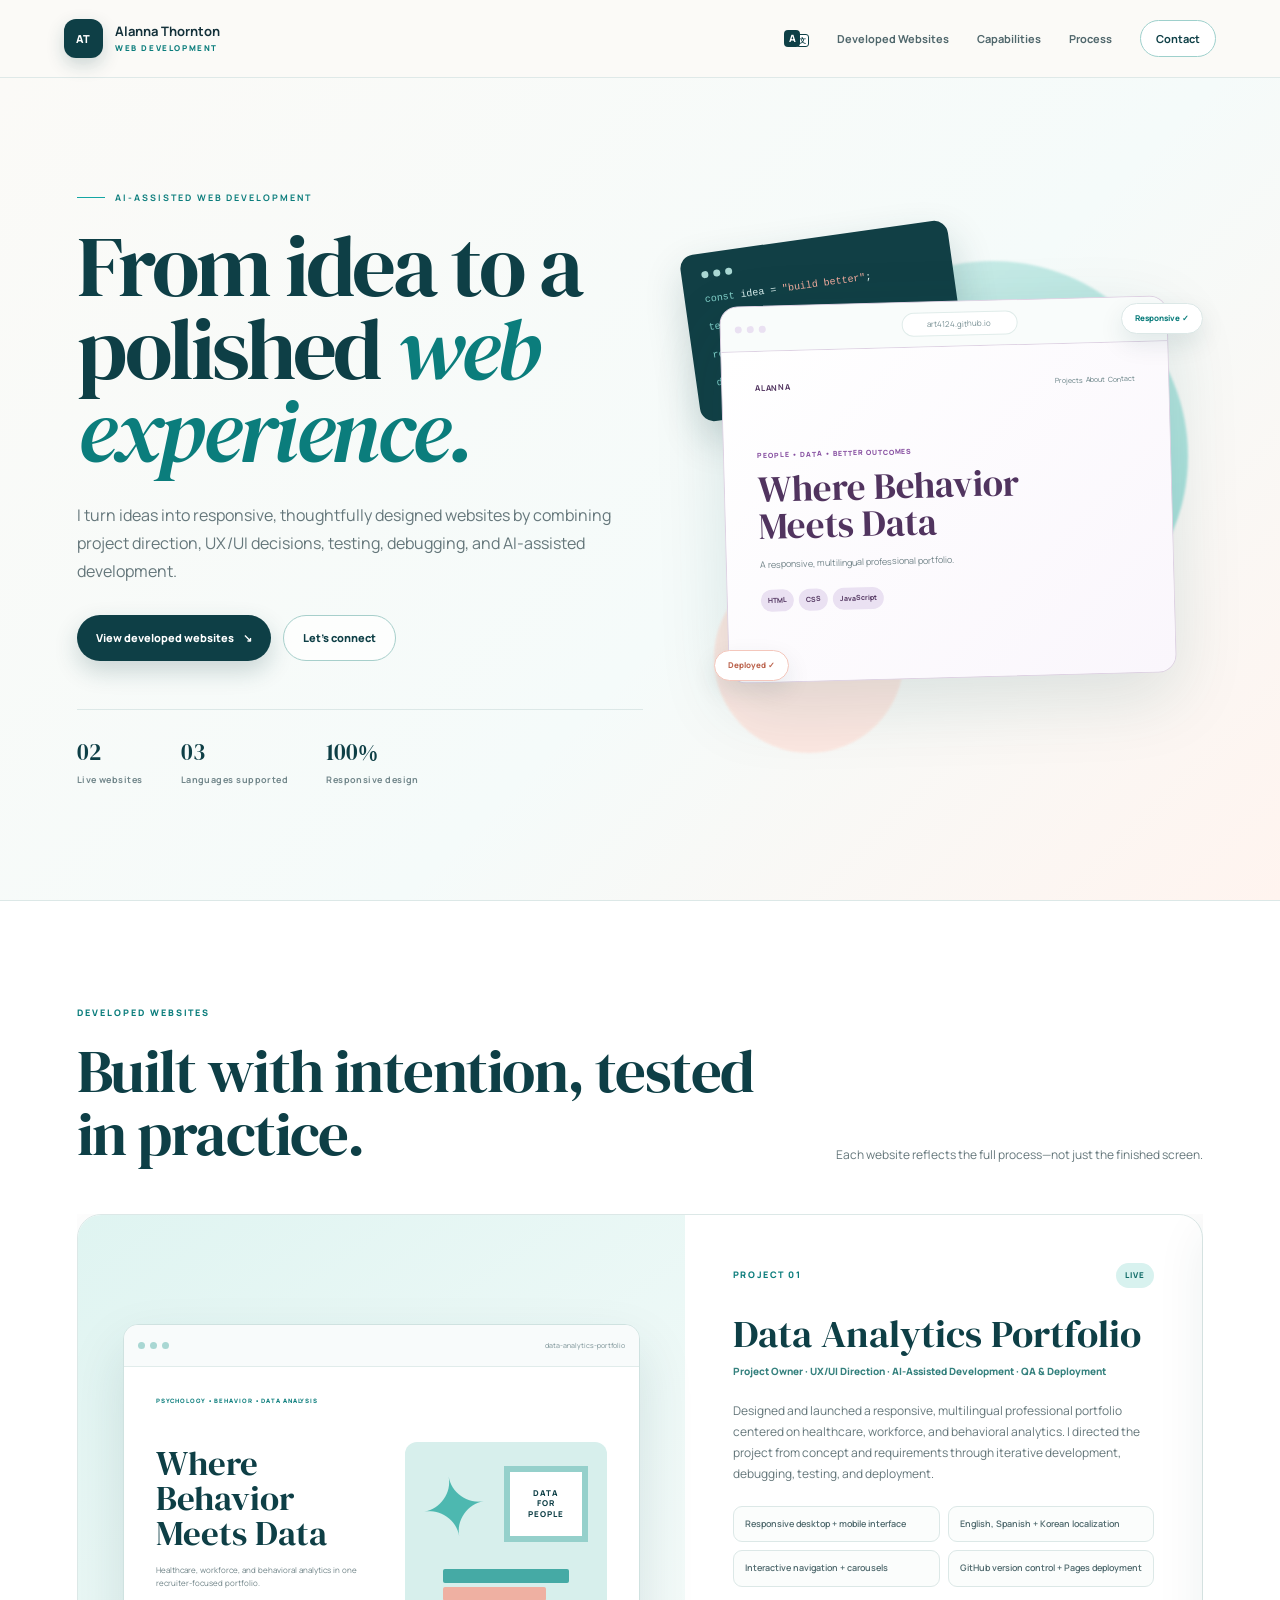
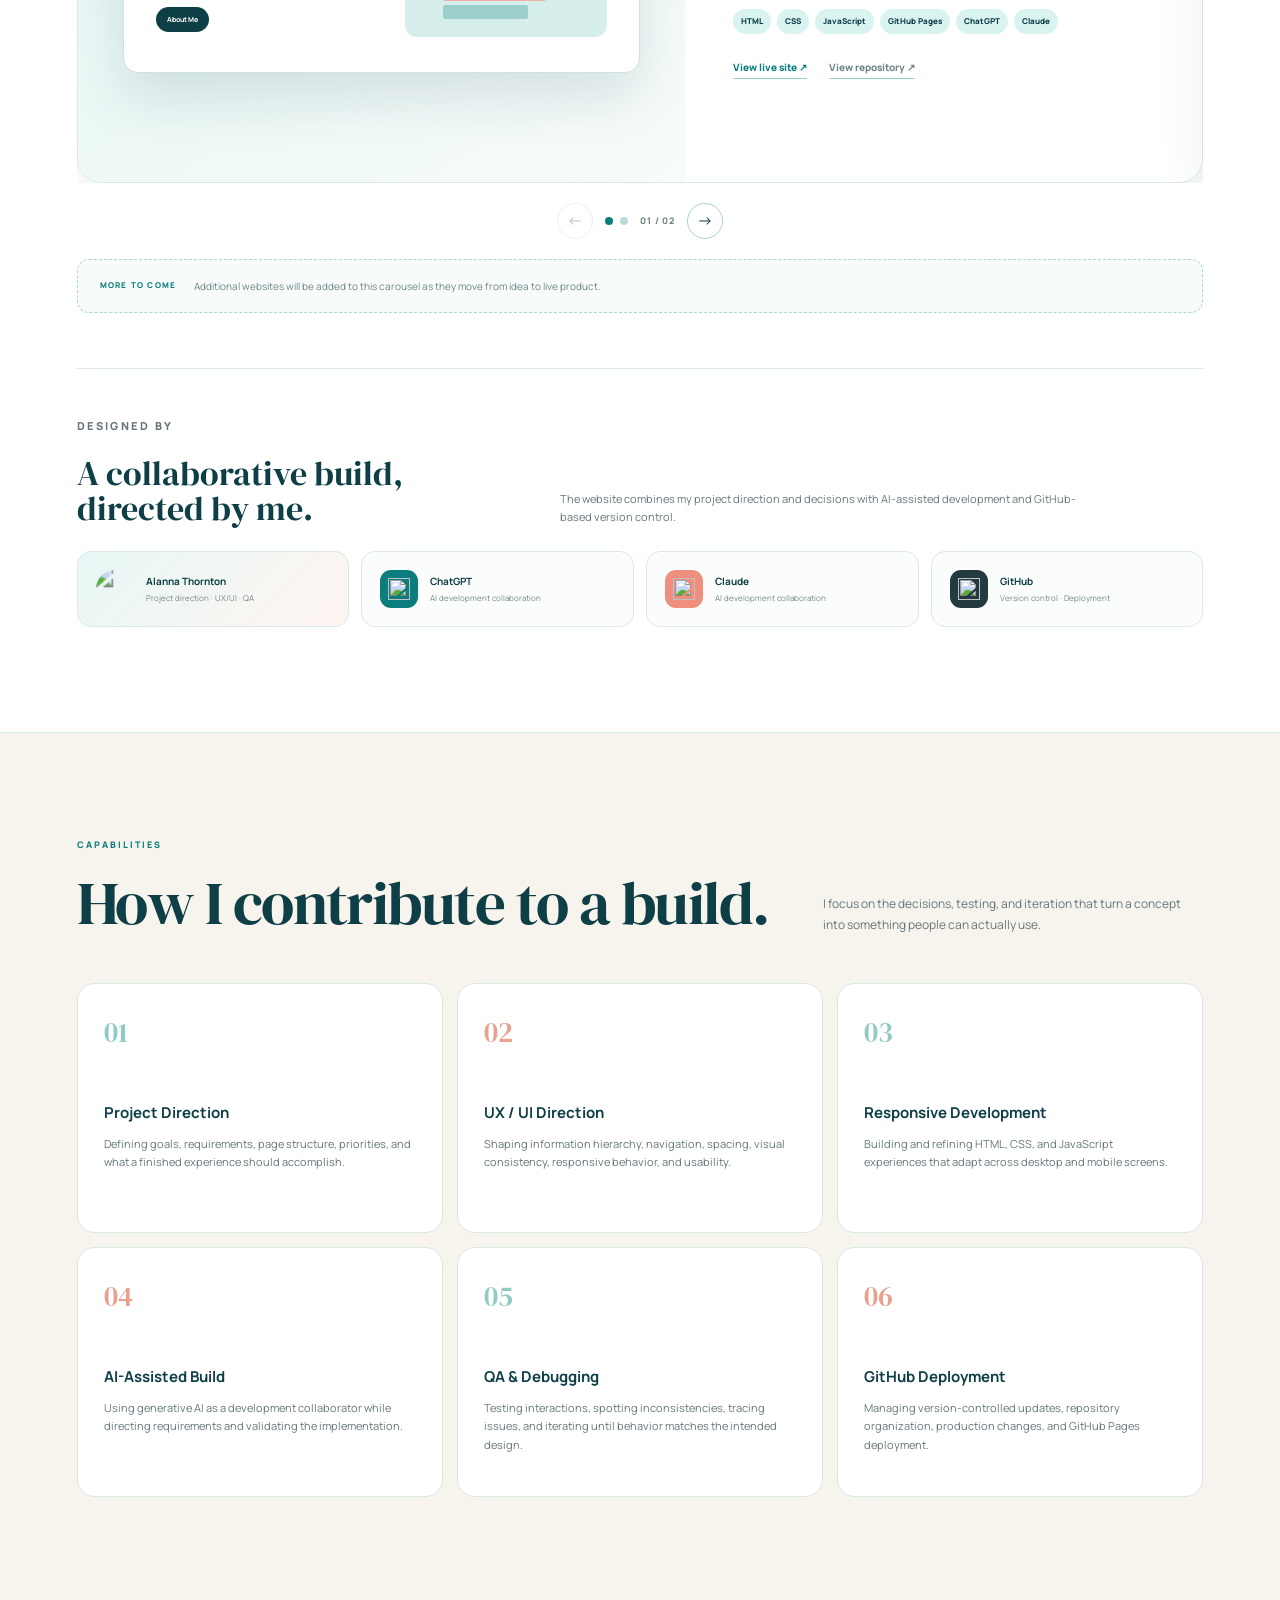
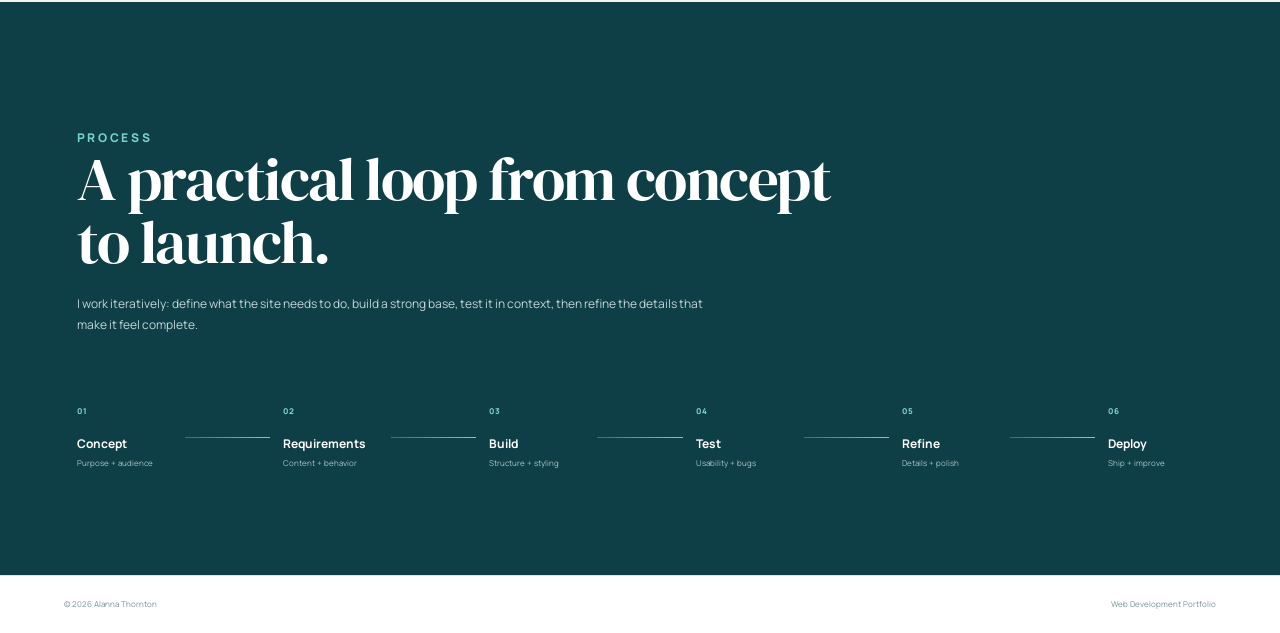
==== index.html @ fa6b2fc2 "Sync full site palette with featured project" ====
<!DOCTYPE html>
<html lang="en">
<head>
  <meta charset="UTF-8">
  <meta name="viewport" content="width=device-width,initial-scale=1.0">
  <meta http-equiv="Cache-Control" content="no-cache, no-store, must-revalidate">
  <meta http-equiv="Pragma" content="no-cache">
  <meta http-equiv="Expires" content="0">
  <meta name="description" content="Alanna Thornton's web development portfolio featuring responsive, AI-assisted website development, UX/UI direction, testing, debugging, and GitHub deployment.">
  <title>Alanna Thornton | Web Development</title>
  <link rel="preconnect" href="https://fonts.googleapis.com">
  <link rel="preconnect" href="https://fonts.gstatic.com" crossorigin>
  <link href="https://fonts.googleapis.com/css2?family=DM+Serif+Display&family=Manrope:wght@400;500;600;700;800&display=swap" rel="stylesheet">
  <link rel="stylesheet" href="styles.css?v=9">
  <script src="language.js?v=4" defer></script>
  <script src="script.js?v=6" defer></script>
</head>
<body id="top" data-site-theme="analytics">
  <a class="skip-link" href="#main" data-i18n="skip">Skip to content</a>

  <header class="site-header">
    <a class="brand" href="#top" aria-label="Alanna Thornton">
      <span class="brand-mark">AT</span>
      <span class="brand-copy">
        <strong>Alanna Thornton</strong>
        <small data-i18n="brandSubtitle">WEB DEVELOPMENT</small>
      </span>
    </a>

    <button class="menu-toggle" type="button" aria-expanded="false" aria-controls="site-nav" aria-label="Open navigation">
      <span></span><span></span><span></span>
    </button>

    <nav id="site-nav" class="site-nav" aria-label="Main navigation">
      <div class="language-switcher">
        <button class="language-toggle" type="button" aria-label="Change language" aria-haspopup="true" aria-expanded="false">
          <span class="lang-glyph lang-a">A</span><span class="lang-glyph lang-char">文</span>
        </button>
        <div class="language-menu" role="menu">
          <button type="button" data-lang="en">English</button>
          <button type="button" data-lang="es">Español</button>
          <button type="button" data-lang="ko">한국어</button>
        </div>
      </div>
      <a href="#work" data-i18n="navWork">Developed Websites</a>
      <a href="#capabilities" data-i18n="navCapabilities">Capabilities</a>
      <a href="#process" data-i18n="navProcess">Process</a>
      <a class="nav-contact" href="contact.html" data-i18n="navContact">Contact</a>
    </nav>
  </header>

  <main id="main">
    <section class="hero">
      <div class="hero-copy reveal">
        <p class="eyebrow"><span></span><b data-i18n="heroKicker">AI-ASSISTED WEB DEVELOPMENT</b></p>
        <h1 data-i18n-html="heroTitle">From idea to a polished <em>web experience.</em></h1>
        <p class="hero-text" data-i18n="heroText">I turn ideas into responsive, thoughtfully designed websites by combining project direction, UX/UI decisions, testing, debugging, and AI-assisted development.</p>
        <div class="hero-actions">
          <a class="btn btn-primary" href="#work"><span data-i18n="heroPrimary">View developed websites</span><span>↘</span></a>
          <a class="btn btn-secondary" href="contact.html" data-i18n="heroSecondary">Let's connect</a>
        </div>
        <div class="hero-meta" aria-label="Portfolio highlights">
          <div><strong>02</strong><span data-i18n="metaProjects">Live websites</span></div>
          <div><strong>03</strong><span data-i18n="metaLanguages">Languages supported</span></div>
          <div><strong>100%</strong><span data-i18n="metaResponsive">Responsive design</span></div>
        </div>
      </div>

      <div class="hero-visual reveal" aria-hidden="true">
        <div class="orb orb-one"></div>
        <div class="orb orb-two"></div>
        <div class="code-card card-back">
          <div class="code-dots"><i></i><i></i><i></i></div>
          <p><span>const</span> idea = <b>"build better"</b>;</p>
          <p><span>test</span>(experience);</p>
          <p><span>refine</span>(details);</p>
          <p><span>deploy</span>(project);</p>
        </div>
        <div class="browser-card" data-feature-theme="analytics">
          <div class="browser-top">
            <div class="browser-dots"><i></i><i></i><i></i></div>
            <div class="browser-url">art4124.github.io</div>
          </div>
          <div class="browser-body featured-projects" data-featured-interval="8000">
            <div class="hero-project-preview active" data-feature-theme="analytics">
              <div class="mini-nav"><b>ALANNA</b><span data-i18n="heroPreview1Nav">Projects &nbsp; About &nbsp; Contact</span></div>
              <p class="mini-kicker">PEOPLE • DATA • BETTER OUTCOMES</p>
              <h2 data-i18n-html="heroPreview1Title">Where Behavior<br>Meets Data</h2>
              <p class="mini-copy" data-i18n="heroPreview1Copy">A responsive, multilingual professional portfolio.</p>
              <div class="mini-pills"><span>HTML</span><span>CSS</span><span>JavaScript</span></div>
            </div>
            <div class="hero-project-preview" data-feature-theme="web">
              <div class="mini-nav"><b>ALANNA</b><span data-i18n="heroPreview2Nav">Developed Websites &nbsp; Process &nbsp; Contact</span></div>
              <p class="mini-kicker">WEB DEVELOPMENT • UX/UI • AI</p>
              <h2 data-i18n-html="heroPreview2Title">From Idea to a<br>Web Experience</h2>
              <p class="mini-copy" data-i18n="heroPreview2Copy">A responsive, multilingual web-development portfolio.</p>
              <div class="mini-pills"><span>HTML</span><span>CSS</span><span>JavaScript</span></div>
            </div>
          </div>
        </div>
        <div class="floating-label label-one" data-i18n="floatResponsive">Responsive ✓</div>
        <div class="floating-label label-two" data-i18n="floatDeployed">Deployed ✓</div>
      </div>
    </section>

    <section class="section work-section" id="work">
      <div class="section-heading reveal">
        <div>
          <p class="section-kicker" data-i18n="workKicker">DEVELOPED WEBSITES</p>
          <h2 data-i18n="workTitle">Built with intention, tested in practice.</h2>
        </div>
        <p data-i18n="workText">Each website reflects the full process—not just the finished screen.</p>
      </div>

      <div class="project-carousel reveal" aria-label="Developed website carousel">
        <div class="carousel-viewport">
          <div class="carousel-track">
            <article class="project-slide">
              <div class="project-preview">
                <div class="project-window">
                  <div class="project-window-bar">
                    <div><i></i><i></i><i></i></div>
                    <span>data-analytics-portfolio</span>
                  </div>
                  <div class="project-window-body">
                    <p class="preview-kicker">PSYCHOLOGY • BEHAVIOR • DATA ANALYSIS</p>
                    <div class="preview-grid">
                      <div>
                        <h3>Where Behavior<br>Meets Data</h3>
                        <p data-i18n="previewText">Healthcare, workforce, and behavioral analytics in one recruiter-focused portfolio.</p>
                        <span class="preview-button">About Me</span>
                      </div>
                      <div class="preview-art">
                        <span class="flower">✦</span>
                        <div class="preview-frame">DATA<br>FOR<br>PEOPLE</div>
                        <div class="preview-books"><i></i><i></i><i></i></div>
                      </div>
                    </div>
                  </div>
                </div>
              </div>

              <div class="project-details">
                <div class="project-topline">
                  <span class="project-number" data-i18n="projectNumber">PROJECT 01</span>
                  <span class="status" data-i18n="projectStatus">LIVE</span>
                </div>
                <h3 data-i18n="projectTitle">Data Analytics Portfolio</h3>
                <p class="project-role" data-i18n="projectRole">Project Owner · UX/UI Direction · AI-Assisted Development · QA & Deployment</p>
                <p data-i18n="projectDescription">Designed and launched a responsive, multilingual professional portfolio centered on healthcare, workforce, and behavioral analytics. I directed the project from concept and requirements through iterative development, debugging, testing, and deployment.</p>

                <div class="project-highlights">
                  <span data-i18n="highlightResponsive">Responsive desktop + mobile interface</span>
                  <span data-i18n="highlightLanguages">English, Spanish + Korean localization</span>
                  <span data-i18n="highlightNavigation">Interactive navigation + carousels</span>
                  <span data-i18n="highlightGithub">GitHub version control + Pages deployment</span>
                </div>

                <div class="tool-row">
                  <span>HTML</span><span>CSS</span><span>JavaScript</span><span>GitHub Pages</span><span>ChatGPT</span><span>Claude</span>
                </div>

                <div class="project-actions">
                  <a class="text-link" href="https://art4124.github.io/data-analytics-portfolio/" target="_blank" rel="noopener noreferrer"><span data-i18n="viewLive">View live site</span> <span>↗</span></a>
                  <a class="text-link muted" href="https://github.com/art4124/data-analytics-portfolio" target="_blank" rel="noopener noreferrer"><span data-i18n="viewRepo">View repository</span> <span>↗</span></a>
                </div>
              </div>
            </article>

            <article class="project-slide">
              <div class="project-preview">
                <div class="project-window">
                  <div class="project-window-bar">
                    <div><i></i><i></i><i></i></div>
                    <span>web-development-portfolio</span>
                  </div>
                  <div class="project-window-body">
                    <p class="preview-kicker">WEB DEVELOPMENT • UX/UI • AI-ASSISTED BUILD</p>
                    <div class="preview-grid">
                      <div>
                        <h3 data-i18n-html="project2PreviewTitle">From Idea to a<br>Web Experience</h3>
                        <p data-i18n="previewText2">A one-page portfolio showcasing responsive web development, project direction, and AI-assisted workflows.</p>
                        <span class="preview-button" data-i18n="project2PreviewButton">Developed Websites</span>
                      </div>
                      <div class="preview-art">
                        <span class="flower">◇</span>
                        <div class="preview-frame">BUILD<br>TEST<br>DEPLOY</div>
                        <div class="preview-books"><i></i><i></i><i></i></div>
                      </div>
                    </div>
                  </div>
                </div>
              </div>

              <div class="project-details">
                <div class="project-topline">
                  <span class="project-number" data-i18n="project2Number">PROJECT 02</span>
                  <span class="status" data-i18n="projectStatus">LIVE</span>
                </div>
                <h3 data-i18n="project2Title">Web Development Portfolio</h3>
                <p class="project-role" data-i18n="project2Role">Project Owner · UX/UI Direction · AI-Assisted Development · QA & Deployment</p>
                <p data-i18n="project2Description">Designed and launched this standalone web development portfolio to showcase completed websites and the process behind them. The site uses a turquoise visual system, multilingual content, a project carousel, responsive layouts, and a dedicated contact experience.</p>

                <div class="project-highlights">
                  <span data-i18n="project2Highlight1">Turquoise responsive design system</span>
                  <span data-i18n="project2Highlight2">English, Spanish + Korean localization</span>
                  <span data-i18n="project2Highlight3">Expandable developed-websites carousel</span>
                  <span data-i18n="project2Highlight4">Dedicated contact page + GitHub deployment</span>
                </div>

                <div class="tool-row">
                  <span>HTML</span><span>CSS</span><span>JavaScript</span><span>GitHub Pages</span><span>ChatGPT</span><span>Claude</span>
                </div>

                <div class="project-actions">
                  <a class="text-link" href="https://art4124.github.io/web-development-portfolio/" target="_blank" rel="noopener noreferrer"><span data-i18n="viewLive">View live site</span> <span>↗</span></a>
                  <a class="text-link muted" href="https://github.com/art4124/web-development-portfolio" target="_blank" rel="noopener noreferrer"><span data-i18n="viewRepo">View repository</span> <span>↗</span></a>
                </div>
              </div>
            </article>
          </div>
        </div>
      </div>

      <div class="carousel-footer reveal">
        <button class="carousel-arrow prev" type="button" aria-label="Previous project">←</button>
        <div class="carousel-dots" aria-label="Choose project"></div>
        <span class="carousel-count">01 / 01</span>
        <button class="carousel-arrow next" type="button" aria-label="Next project">→</button>
      </div>

      <div class="coming-next reveal">
        <span data-i18n="moreComing">MORE TO COME</span>
        <p data-i18n="moreComingText">Additional websites will be added to this carousel as they move from idea to live product.</p>
      </div>

      <section class="designed-section reveal" aria-labelledby="designed-heading">
        <div class="designed-heading">
          <p class="section-kicker" data-i18n="designedKicker">DESIGNED BY</p>
          <h3 id="designed-heading" data-i18n="designedTitle">A collaborative build, directed by me.</h3>
          <p data-i18n="designedText">The website combines my project direction and decisions with AI-assisted development and GitHub-based version control.</p>
        </div>
        <div class="designed-grid">
          <article class="designed-card personal">
            <div class="designed-icon"><img class="designed-logo personal-logo" src="https://art4124.github.io/data-analytics-portfolio/icon.WEBP?v=1" alt=""></div>
            <div><strong>Alanna Thornton</strong><span data-i18n="designedAlanna">Project direction · UX/UI · QA</span></div>
          </article>
          <article class="designed-card">
            <div class="designed-icon"><img class="designed-logo" src="https://chatgpt.com/favicon.ico" alt=""></div>
            <div><strong>ChatGPT</strong><span data-i18n="designedChatgpt">AI development collaboration</span></div>
          </article>
          <article class="designed-card">
            <div class="designed-icon"><img class="designed-logo" src="https://cdn.simpleicons.org/claude/FFFFFF" alt=""></div>
            <div><strong>Claude</strong><span data-i18n="designedClaude">AI development collaboration</span></div>
          </article>
          <article class="designed-card">
            <div class="designed-icon"><img class="designed-logo" src="https://cdn.simpleicons.org/github/FFFFFF" alt=""></div>
            <div><strong>GitHub</strong><span data-i18n="designedGithub">Version control · Deployment</span></div>
          </article>
        </div>
      </section>
    </section>

    <section class="section capabilities-section" id="capabilities">
      <div class="section-heading reveal">
        <div>
          <p class="section-kicker" data-i18n="capKicker">CAPABILITIES</p>
          <h2 data-i18n="capTitle">How I contribute to a build.</h2>
        </div>
        <p data-i18n="capText">I focus on the decisions, testing, and iteration that turn a concept into something people can actually use.</p>
      </div>

      <div class="capability-grid">
        <article class="cap-card reveal"><span class="cap-number">01</span><h3 data-i18n="cap1Title">Project Direction</h3><p data-i18n="cap1Text">Defining goals, requirements, page structure, priorities, and what a finished experience should accomplish.</p></article>
        <article class="cap-card reveal"><span class="cap-number">02</span><h3 data-i18n="cap2Title">UX / UI Direction</h3><p data-i18n="cap2Text">Shaping information hierarchy, navigation, spacing, visual consistency, responsive behavior, and usability.</p></article>
        <article class="cap-card reveal"><span class="cap-number">03</span><h3 data-i18n="cap3Title">Responsive Development</h3><p data-i18n="cap3Text">Building and refining HTML, CSS, and JavaScript experiences that adapt across desktop and mobile screens.</p></article>
        <article class="cap-card reveal"><span class="cap-number">04</span><h3 data-i18n="cap4Title">AI-Assisted Build</h3><p data-i18n="cap4Text">Using generative AI as a development collaborator while directing requirements and validating the implementation.</p></article>
        <article class="cap-card reveal"><span class="cap-number">05</span><h3 data-i18n="cap5Title">QA & Debugging</h3><p data-i18n="cap5Text">Testing interactions, spotting inconsistencies, tracing issues, and iterating until behavior matches the intended design.</p></article>
        <article class="cap-card reveal"><span class="cap-number">06</span><h3 data-i18n="cap6Title">GitHub Deployment</h3><p data-i18n="cap6Text">Managing version-controlled updates, repository organization, production changes, and GitHub Pages deployment.</p></article>
      </div>
    </section>

    <section class="section process-section" id="process">
      <div class="process-intro reveal">
        <p class="section-kicker" data-i18n="processKicker">PROCESS</p>
        <h2 data-i18n="processTitle">A practical loop from concept to launch.</h2>
        <p data-i18n="processText">I work iteratively: define what the site needs to do, build a strong base, test it in context, then refine the details that make it feel complete.</p>
      </div>

      <div class="process-track">
        <div class="process-step reveal"><span>01</span><strong data-i18n="step1">Concept</strong><small data-i18n="step1Small">Purpose + audience</small></div><div class="process-line"></div>
        <div class="process-step reveal"><span>02</span><strong data-i18n="step2">Requirements</strong><small data-i18n="step2Small">Content + behavior</small></div><div class="process-line"></div>
        <div class="process-step reveal"><span>03</span><strong data-i18n="step3">Build</strong><small data-i18n="step3Small">Structure + styling</small></div><div class="process-line"></div>
        <div class="process-step reveal"><span>04</span><strong data-i18n="step4">Test</strong><small data-i18n="step4Small">Usability + bugs</small></div><div class="process-line"></div>
        <div class="process-step reveal"><span>05</span><strong data-i18n="step5">Refine</strong><small data-i18n="step5Small">Details + polish</small></div><div class="process-line"></div>
        <div class="process-step reveal"><span>06</span><strong data-i18n="step6">Deploy</strong><small data-i18n="step6Small">Ship + improve</small></div>
      </div>
    </section>

  </main>

  <footer>
    <span>© 2026 Alanna Thornton</span>
    <span data-i18n="footerText">Web Development Portfolio</span>
  </footer>
</body>
</html>
---- styles.css ----
:root{
  --ink:#14313a;
  --deep:#0e3f46;
  --turquoise:#14a6a4;
  --turquoise-dark:#0b7d7c;
  --turquoise-soft:#d9f3f1;
  --aqua:#bce8e5;
  --coral:#ef8f7d;
  --coral-soft:#fde7e0;
  --sand:#f7f3ed;
  --cream:#fbfaf7;
  --white:#ffffff;
  --muted:#65777b;
  --line:#dce8e7;
  --shadow:0 24px 70px rgba(13,74,78,.13);
}
*{box-sizing:border-box}
html{scroll-behavior:smooth}
body{margin:0;background:var(--cream);color:var(--ink);font-family:Manrope,sans-serif;font-size:16px;line-height:1.6}
a{color:inherit}
button,a{font:inherit}
.skip-link{position:absolute;left:-9999px;top:12px;background:#fff;padding:10px 14px;z-index:1000;border-radius:8px}.skip-link:focus{left:12px}
.site-header{position:sticky;top:0;z-index:100;min-height:78px;padding:0 clamp(24px,5vw,72px);display:flex;align-items:center;justify-content:space-between;background:rgba(251,250,247,.92);backdrop-filter:blur(18px);border-bottom:1px solid rgba(220,232,231,.9)}
.brand{display:flex;align-items:center;gap:12px;text-decoration:none}.brand-mark{width:39px;height:39px;border-radius:12px;background:var(--deep);color:#fff;display:grid;place-items:center;font-size:11px;font-weight:800;letter-spacing:.08em;box-shadow:0 7px 18px rgba(14,63,70,.2)}.brand-copy{display:flex;flex-direction:column;line-height:1.1}.brand-copy strong{font-size:13px}.brand-copy small{font-size:8px;letter-spacing:.2em;color:var(--turquoise-dark);margin-top:5px;font-weight:800}
.site-nav{display:flex;align-items:center;gap:28px}.site-nav>a{font-size:11px;font-weight:700;text-decoration:none;color:#50676c;transition:.2s ease}.site-nav>a:hover{color:var(--turquoise-dark)}.site-nav .nav-contact{border:1px solid #9ed0cc;border-radius:999px;padding:9px 15px;color:var(--deep);background:#fff}.site-nav .nav-contact:hover{background:var(--turquoise-soft)}
.menu-toggle{display:none;background:none;border:0;padding:8px;cursor:pointer}.menu-toggle span{display:block;width:22px;height:2px;background:var(--deep);margin:4px 0}
.language-switcher{position:relative;display:flex;align-items:center}.language-toggle{position:relative;width:25px;height:20px;padding:0;border:0;background:transparent;cursor:pointer}.lang-glyph{position:absolute;display:flex;align-items:center;justify-content:center;font-family:Manrope,sans-serif;font-weight:800;line-height:1}.lang-a{left:0;top:1px;width:16px;height:17px;border-radius:4px;background:var(--deep);color:#fff;font-size:10px;z-index:2}.lang-char{left:12px;top:5px;width:13px;height:13px;border:1.1px solid var(--deep);border-radius:3px;background:#fff;color:var(--deep);font-size:7px;z-index:1}.language-toggle:hover .lang-a,.language-toggle:focus-visible .lang-a{background:var(--turquoise-dark)}.language-toggle:focus-visible{outline:2px solid var(--turquoise);outline-offset:3px;border-radius:4px}.language-menu{position:absolute;top:calc(100% + 12px);left:0;z-index:120;min-width:145px;padding:7px;background:#fff;border:1px solid var(--line);border-radius:10px;box-shadow:0 14px 32px rgba(14,63,70,.14);opacity:0;visibility:hidden;pointer-events:none;transform:translateY(-5px);transition:.18s ease}.language-switcher.open .language-menu{opacity:1;visibility:visible;pointer-events:auto;transform:none}.language-menu button{width:100%;border:0;background:transparent;border-radius:7px;padding:9px 10px;text-align:left;font:600 12px/1.2 Manrope,sans-serif;color:#3d595e;cursor:pointer}.language-menu button:hover,.language-menu button:focus-visible{background:var(--turquoise-soft);outline:none}.language-menu button.active{background:#cdebe8;color:var(--deep);font-weight:800}
.hero{min-height:calc(100vh - 78px);display:grid;grid-template-columns:minmax(0,1fr) minmax(420px,.9fr);align-items:center;gap:4vw;padding:clamp(65px,8vw,115px) clamp(24px,6vw,92px);overflow:hidden;background:linear-gradient(135deg,#fbfaf7 0%,#f5fbfa 58%,#fff4ef 100%)}.hero-copy{max-width:700px}.eyebrow,.section-kicker{font-size:9px;font-weight:800;letter-spacing:.22em;color:var(--turquoise-dark);margin:0 0 20px}.eyebrow{display:flex;align-items:center;gap:10px}.eyebrow span{width:28px;height:1px;background:var(--turquoise)}
.hero h1{font-family:"DM Serif Display",serif;font-weight:400;font-size:clamp(54px,6.8vw,92px);line-height:.95;letter-spacing:-.035em;color:var(--deep);margin:0 0 28px}.hero h1 em{font-style:italic;color:var(--turquoise-dark)}.hero-text{max-width:620px;font-size:16px;line-height:1.75;color:var(--muted);margin:0 0 30px}.hero-actions{display:flex;gap:12px;flex-wrap:wrap}
.btn{display:inline-flex;align-items:center;justify-content:center;gap:9px;min-height:46px;padding:0 19px;border-radius:999px;text-decoration:none;font-size:11px;font-weight:800;transition:.2s ease}.btn-primary{background:var(--deep);color:#fff;box-shadow:0 10px 24px rgba(14,63,70,.2)}.btn-primary:hover{transform:translateY(-2px);background:#12545c}.btn-secondary{border:1px solid #a7cfcb;color:var(--deep);background:rgba(255,255,255,.78)}.btn-secondary:hover{border-color:var(--turquoise);background:#fff}
.hero-meta{display:flex;gap:38px;margin-top:48px;padding-top:24px;border-top:1px solid var(--line);max-width:600px}.hero-meta div{display:flex;flex-direction:column}.hero-meta strong{font-family:"DM Serif Display",serif;font-size:23px;color:var(--deep);font-weight:400}.hero-meta span{font-size:9px;color:#71868a;font-weight:700;letter-spacing:.05em;margin-top:2px}
.hero-visual{position:relative;min-height:600px;display:grid;place-items:center}.orb{position:absolute;border-radius:50%;filter:blur(1px)}.orb-one{width:390px;height:390px;background:linear-gradient(145deg,#cfeeea,#9fdcd6);right:3%;top:12%}.orb-two{width:190px;height:190px;background:var(--coral-soft);left:4%;bottom:6%;opacity:.95}.browser-card{position:relative;width:min(520px,88%);background:#fff;border:1px solid var(--feature-border,#d2e4e2);border-radius:18px;box-shadow:var(--shadow);overflow:hidden;transform:rotate(-1.5deg);z-index:3;--feature-deep:#0e3f46;--feature-accent:#0b7d7c;--feature-soft:#d9f3f1;--feature-border:#d2e4e2;--feature-bg:#f4fbfa;transition:border-color .9s ease}
.browser-card[data-feature-theme="analytics"]{--feature-deep:#51345F;--feature-accent:#8750A1;--feature-soft:#EAE1F2;--feature-border:#ded2e3;--feature-bg:#faf6fc}
.browser-card[data-feature-theme="web"]{--feature-deep:#0e3f46;--feature-accent:#0b7d7c;--feature-soft:#d9f3f1;--feature-border:#d2e4e2;--feature-bg:#f4fbfa}.browser-top{height:45px;display:flex;align-items:center;padding:0 14px;border-bottom:1px solid var(--feature-border,#e4eeee);background:#f9fcfb;transition:border-color .9s ease}.browser-dots{display:flex;gap:5px}.browser-dots i,.code-dots i{width:7px;height:7px;border-radius:50%;background:#a9d7d3}.browser-card .browser-dots i{background:var(--feature-soft);transition:background-color .9s ease}.browser-url{margin:auto;font-size:8px;color:#789094;background:#fff;border:1px solid #e0ecea;padding:5px 25px;border-radius:999px}.browser-body{padding:30px 33px 38px;background:linear-gradient(135deg,#fff,var(--feature-bg,#f4fbfa));transition:background .9s ease}.browser-body.featured-projects{position:relative;min-height:330px}.hero-project-preview{position:absolute;inset:30px 33px 38px;opacity:0;visibility:hidden;transition:opacity .9s ease,visibility .9s ease;pointer-events:none}.hero-project-preview.active{opacity:1;visibility:visible;pointer-events:auto}.mini-nav{display:flex;justify-content:space-between;align-items:center;font-size:7px;color:#627d81;margin-bottom:55px}.mini-nav b{font-size:8px;color:var(--feature-deep,var(--deep));letter-spacing:.08em;transition:color .9s ease}.mini-kicker{font-size:7px;font-weight:800;letter-spacing:.14em;color:var(--feature-accent,var(--turquoise-dark));margin:0 0 10px;transition:color .9s ease}.browser-body h2{font-family:"DM Serif Display",serif;color:var(--feature-deep,var(--deep));font-weight:400;font-size:37px;line-height:1;margin:0 0 13px;transition:color .9s ease}.mini-copy{font-size:9px;color:#718388;max-width:230px}.mini-pills{display:flex;gap:5px;margin-top:18px}.mini-pills span{font-size:7px;font-weight:700;color:var(--feature-deep,var(--deep));background:var(--feature-soft,var(--turquoise-soft));padding:5px 7px;border-radius:999px;transition:color .9s ease,background-color .9s ease}
.code-card{position:absolute;width:270px;padding:18px 20px;border-radius:14px;background:#113f45;color:#d9eeec;box-shadow:0 18px 40px rgba(13,61,66,.2);font:10px/1.8 ui-monospace,SFMono-Regular,Menlo,monospace;z-index:1}.code-card span{color:#81d1ca}.code-card b{color:#f4ad9f;font-weight:500}.code-dots{display:flex;gap:5px;margin-bottom:13px}.card-back{left:-1%;top:8%;transform:rotate(-8deg)}.floating-label{position:absolute;background:#fff;border:1px solid var(--line);border-radius:999px;padding:8px 13px;font-size:8px;font-weight:800;color:var(--turquoise-dark);box-shadow:0 10px 25px rgba(14,63,70,.1);z-index:5}.label-one{right:0;top:19%}.label-two{left:4%;bottom:18%;color:#bc654f;border-color:#f4c7bc}
.section{padding:105px clamp(24px,6vw,92px)}.section-heading{display:flex;align-items:end;justify-content:space-between;gap:50px;margin-bottom:48px}.section-heading>div{max-width:700px}.section-heading h2,.process-intro h2,.about-panel h2,.contact-intro h1{font-family:"DM Serif Display",serif;font-weight:400;color:var(--deep);font-size:clamp(38px,4.8vw,62px);line-height:1.02;letter-spacing:-.025em;margin:0}.section-heading>p{max-width:380px;font-size:12px;color:var(--muted);line-height:1.7;margin:0}
.work-section{background:#fff;border-top:1px solid var(--line);border-bottom:1px solid var(--line)}.project-carousel{position:relative}.carousel-viewport{overflow:hidden}.carousel-track{display:flex;transition:transform .45s ease}.project-slide{flex:0 0 100%;display:grid;grid-template-columns:minmax(0,1.08fr) minmax(360px,.92fr);border:1px solid var(--line);border-radius:24px;overflow:hidden;background:#fff;box-shadow:0 15px 50px rgba(14,63,70,.08)}
.carousel-arrow{width:36px;height:36px;border-radius:50%;border:1px solid #a9d2ce;background:#fff;color:var(--deep);font-size:16px;cursor:pointer;transition:.2s ease}.carousel-arrow:hover:not(:disabled){background:var(--turquoise-soft);border-color:var(--turquoise);transform:translateY(-2px)}.carousel-arrow:disabled{opacity:.3;cursor:not-allowed}.carousel-footer{display:flex;align-items:center;justify-content:center;gap:12px;margin-top:20px}.carousel-dots{display:flex;gap:7px}.carousel-dot{width:8px;height:8px;padding:0;border:0;border-radius:50%;background:#bddbd8;cursor:pointer}.carousel-dot.active{background:var(--turquoise-dark)}.carousel-count{font-size:9px;font-weight:800;color:#6d8487;letter-spacing:.08em}
.project-preview{min-height:560px;background:linear-gradient(145deg,#dff4f1,#f8fcfb);display:flex;align-items:center;justify-content:center;padding:45px}.project-window{width:min(610px,100%);background:#fff;border:1px solid #cfe2e0;border-radius:15px;box-shadow:0 25px 55px rgba(14,63,70,.13);overflow:hidden}.project-window-bar{height:42px;display:flex;align-items:center;justify-content:space-between;padding:0 14px;border-bottom:1px solid #e1eceb;background:#f8fbfb}.project-window-bar div{display:flex;gap:5px}.project-window-bar i{width:7px;height:7px;border-radius:50%;background:#a9d7d3}.project-window-bar span{font-size:7px;color:#789094}.project-window-body{padding:30px 32px 35px}.preview-kicker{font-size:6px;font-weight:800;letter-spacing:.15em;color:var(--turquoise-dark);margin:0 0 35px}.preview-grid{display:grid;grid-template-columns:1.05fr .95fr;gap:25px;align-items:center}.preview-grid h3{font-family:"DM Serif Display",serif;font-weight:400;font-size:35px;line-height:1;color:var(--deep);margin:0 0 12px}.preview-grid p{font-size:8px;line-height:1.65;color:#6e8286;margin:0 0 15px}.preview-button{display:inline-flex;background:var(--deep);color:#fff;font-size:7px;font-weight:700;padding:7px 11px;border-radius:999px}.preview-art{position:relative;min-height:195px;border-radius:12px;background:#d7efec;overflow:hidden}.flower{position:absolute;font-size:80px;color:#4db8b0;left:15px;top:0;transform:rotate(-10deg)}.preview-frame{position:absolute;right:19px;top:24px;background:#fff;border:6px solid #95d0cb;padding:16px 18px;text-align:center;font-size:8px;line-height:1.35;letter-spacing:.13em;color:var(--deep);font-weight:800}.preview-books{position:absolute;bottom:18px;left:38px;right:38px}.preview-books i{display:block;height:14px;border-radius:2px;margin-top:4px;background:#45aaa5}.preview-books i:nth-child(2){background:#efb0a2;width:82%}.preview-books i:nth-child(3){background:#9ccfc9;width:68%}
.project-details{padding:48px}.project-topline{display:flex;justify-content:space-between;align-items:center;margin-bottom:26px}.project-number{font-size:9px;letter-spacing:.17em;font-weight:800;color:var(--turquoise-dark)}.status{font-size:8px;letter-spacing:.12em;font-weight:800;color:#116c68;background:#d8f2ef;border-radius:999px;padding:6px 9px}.project-details h3{font-family:"DM Serif Display",serif;font-size:39px;line-height:1.05;font-weight:400;color:var(--deep);margin:0 0 10px}.project-role{font-size:10px!important;font-weight:800;color:#35817e!important;line-height:1.55!important;margin-bottom:20px!important}.project-details>p{font-size:12px;line-height:1.75;color:var(--muted);margin:0 0 22px}.project-highlights{display:grid;grid-template-columns:1fr 1fr;gap:8px;margin-bottom:22px}.project-highlights span{padding:10px 11px;border:1px solid var(--line);background:#fbfdfc;border-radius:9px;font-size:9px;font-weight:600;color:#4f696d}.tool-row{display:flex;gap:6px;flex-wrap:wrap;margin-bottom:25px}.tool-row span{font-size:8px;font-weight:800;color:var(--deep);background:var(--turquoise-soft);padding:6px 8px;border-radius:999px}.project-actions{display:flex;gap:22px;flex-wrap:wrap}.text-link{font-size:10px;font-weight:800;color:var(--turquoise-dark);text-decoration:none;border-bottom:1px solid #9ccfc9;padding-bottom:3px}.text-link:hover{color:var(--deep)}.text-link.muted{color:#708589}
.coming-next{margin-top:20px;display:flex;gap:18px;align-items:center;padding:18px 22px;border:1px dashed #acd6d2;border-radius:12px;background:#f7fcfb}.coming-next span{font-size:8px;letter-spacing:.15em;font-weight:800;color:var(--turquoise-dark)}.coming-next p{font-size:10px;color:#6f8487;margin:0}
.designed-section{margin-top:55px;padding-top:48px;border-top:1px solid var(--line)}.designed-heading{display:grid;grid-template-columns:minmax(0,.8fr) minmax(0,1.2fr);gap:20px 55px;align-items:end;margin-bottom:24px}.designed-heading .section-kicker{grid-column:1/-1;margin-bottom:0}.designed-heading h3{font-family:"DM Serif Display",serif;font-size:34px;line-height:1.05;font-weight:400;color:var(--deep);margin:0}.designed-heading>p{font-size:11px;color:var(--muted);line-height:1.7;margin:0;max-width:520px}.designed-grid{display:grid;grid-template-columns:repeat(4,1fr);gap:12px}.designed-card{display:flex;align-items:center;gap:12px;border:1px solid var(--line);border-radius:14px;padding:18px;background:#fbfdfc}.designed-card.personal{background:linear-gradient(135deg,#e7f7f5,#fff5f1)}.designed-icon{width:38px;height:38px;flex:0 0 38px;border-radius:11px;background:var(--deep);color:#fff;display:grid;place-items:center;font-size:9px;font-weight:800}.designed-logo{width:22px;height:22px;display:block;object-fit:contain}.designed-card.personal .designed-icon{overflow:hidden;border-radius:50%;background:transparent}.designed-logo.personal-logo{width:100%;height:100%;object-fit:cover;object-position:center;transform:scale(1.7);transform-origin:center;border-radius:0}.designed-card:nth-child(2) .designed-icon{background:var(--turquoise-dark)}.designed-card:nth-child(3) .designed-icon{background:var(--coral)}.designed-card:nth-child(4) .designed-icon{background:#233b40}.designed-card div:last-child{display:flex;flex-direction:column}.designed-card strong{font-size:10px;color:var(--deep)}.designed-card span{font-size:8px;color:#74878a;margin-top:3px}
.capabilities-section{background:var(--sand)}.capability-grid{display:grid;grid-template-columns:repeat(3,1fr);gap:14px}.cap-card{min-height:250px;padding:26px;border:1px solid #d9e8e6;border-radius:18px;background:#fff;transition:.25s ease}.cap-card:hover{transform:translateY(-4px);box-shadow:0 15px 36px rgba(14,63,70,.08);border-color:#aed9d5}.cap-number{font-family:"DM Serif Display",serif;font-size:28px;color:#8fcac5}.cap-card:nth-child(2n) .cap-number{color:#e8a08f}.cap-card h3{font-size:15px;color:var(--deep);margin:46px 0 10px}.cap-card p{font-size:11px;line-height:1.7;color:var(--muted);margin:0}
.process-section{background:var(--deep);color:#fff}.process-intro{max-width:760px}.process-intro .section-kicker{color:#78d0ca}.process-intro h2{color:#fff}.process-intro>p{font-size:12px;line-height:1.75;color:#c1d5d6;max-width:650px;margin:20px 0 0}.process-track{display:grid;grid-template-columns:auto 1fr auto 1fr auto 1fr auto 1fr auto 1fr auto;align-items:center;margin-top:70px}.process-step{display:flex;flex-direction:column;min-width:95px}.process-step span{font-size:8px;letter-spacing:.12em;color:#7ed2cc;font-weight:800;margin-bottom:16px}.process-step strong{font-size:12px;margin-bottom:4px}.process-step small{font-size:8px;color:#a9c3c5}.process-line{height:1px;background:linear-gradient(90deg,#426c70,#7ccbc5);margin:0 13px}
.about-section{background:#fff}.about-panel{display:grid;grid-template-columns:1fr 1fr;gap:9vw;padding:65px 0;border-top:1px solid var(--line);border-bottom:1px solid var(--line)}.about-copy p{font-size:13px;line-height:1.85;color:var(--muted);margin:0 0 16px}.about-copy .text-link{display:inline-block;margin-top:6px}
footer{padding:22px clamp(24px,5vw,72px);display:flex;justify-content:space-between;gap:20px;border-top:1px solid var(--line);font-size:8px;color:#789094;background:#fff}
.contact-page{min-height:calc(100vh - 78px);padding:78px clamp(24px,6vw,92px) 90px;background:linear-gradient(135deg,#f8fcfb,#fff7f3)}.contact-intro{max-width:760px;margin-bottom:38px}.contact-intro .section-kicker{margin-bottom:14px}.contact-intro h1{font-size:clamp(44px,5.6vw,70px);margin:0 0 16px}.contact-intro>p{max-width:680px;font-size:14px;line-height:1.75;color:var(--muted);margin:0}.contact-grid{display:grid;grid-template-columns:repeat(2,minmax(0,1fr));gap:16px;max-width:930px}.contact-card{border:1px solid var(--line);border-radius:16px;padding:25px;background:#fff;min-height:160px;display:flex;flex-direction:column;align-items:flex-start;box-shadow:0 9px 25px rgba(14,63,70,.04)}.contact-card>span{font-size:9px;font-weight:800;letter-spacing:.12em;text-transform:uppercase;color:var(--turquoise-dark);margin-bottom:10px}.contact-card>a{font-family:"DM Serif Display",serif;font-size:20px;line-height:1.25;color:var(--deep);text-decoration:none;overflow-wrap:anywhere}.contact-card>a:hover,.contact-card>a:focus-visible{color:var(--turquoise-dark);text-decoration:underline}.contact-card>p{font-size:10px;line-height:1.65;color:#74878a;margin:10px 0 0}.contact-actions{display:flex;gap:12px;flex-wrap:wrap;margin-top:34px}
.reveal{opacity:0;transform:translateY(18px);transition:opacity .65s ease,transform .65s ease}.reveal.visible{opacity:1;transform:none}
@media(max-width:1050px){.hero{grid-template-columns:1fr;min-height:auto}.hero-copy{max-width:760px}.hero-visual{min-height:520px}.project-slide{grid-template-columns:1fr}.project-preview{min-height:460px}.designed-grid{grid-template-columns:repeat(2,1fr)}.capability-grid{grid-template-columns:repeat(2,1fr)}.process-track{grid-template-columns:repeat(3,1fr);gap:30px}.process-line{display:none}}
@media(max-width:760px){.site-header{min-height:68px}.menu-toggle{display:block}.site-nav{display:none;position:absolute;top:68px;left:0;right:0;background:#fbfaf7;border-bottom:1px solid var(--line);padding:18px 24px 24px;flex-direction:column;align-items:flex-start;gap:15px}.site-nav.open{display:flex}.site-nav .nav-contact{padding:8px 13px}.language-menu{left:0}.hero{padding-top:70px;grid-template-columns:1fr}.hero h1{font-size:clamp(49px,15vw,68px)}.hero-visual{min-height:420px;margin-top:5px}.browser-card{width:94%}.card-back{width:220px}.floating-label{display:none}.hero-meta{gap:20px;justify-content:space-between}.section{padding-top:80px;padding-bottom:80px}.section-heading{display:block}.section-heading>p{margin-top:18px}.project-carousel{display:block}.carousel-arrow{position:static}.project-preview{min-height:350px;padding:22px}.project-details{padding:28px 24px}.project-highlights{grid-template-columns:1fr}.designed-heading{grid-template-columns:1fr;gap:12px}.designed-grid{grid-template-columns:1fr 1fr}.capability-grid{grid-template-columns:1fr}.cap-card{min-height:210px}.cap-card h3{margin-top:30px}.process-track{grid-template-columns:repeat(2,1fr)}.about-panel{grid-template-columns:1fr;gap:35px}.contact-grid{grid-template-columns:1fr}footer{flex-direction:column;gap:5px}}
@media(max-width:480px){.brand-copy small{display:none}.hero{padding-left:20px;padding-right:20px}.hero-text{font-size:14px}.hero-meta{flex-wrap:wrap}.hero-meta div{min-width:85px}.browser-body{padding:25px 23px 30px}.browser-body.featured-projects{min-height:300px}.hero-project-preview{inset:25px 23px 30px}.mini-nav{margin-bottom:40px}.browser-body h2{font-size:31px}.code-card{display:none}.project-preview{padding:15px}.project-window-body{padding:24px 22px 28px}.preview-grid{grid-template-columns:1fr}.preview-art{display:none}.designed-grid{grid-template-columns:1fr}.process-track{grid-template-columns:1fr}.contact-page{padding-left:20px;padding-right:20px}}
@media(prefers-reduced-motion:reduce){html{scroll-behavior:auto}.reveal{opacity:1;transform:none;transition:none}.hero-project-preview{transition:none}*{transition-duration:.01ms!important}}
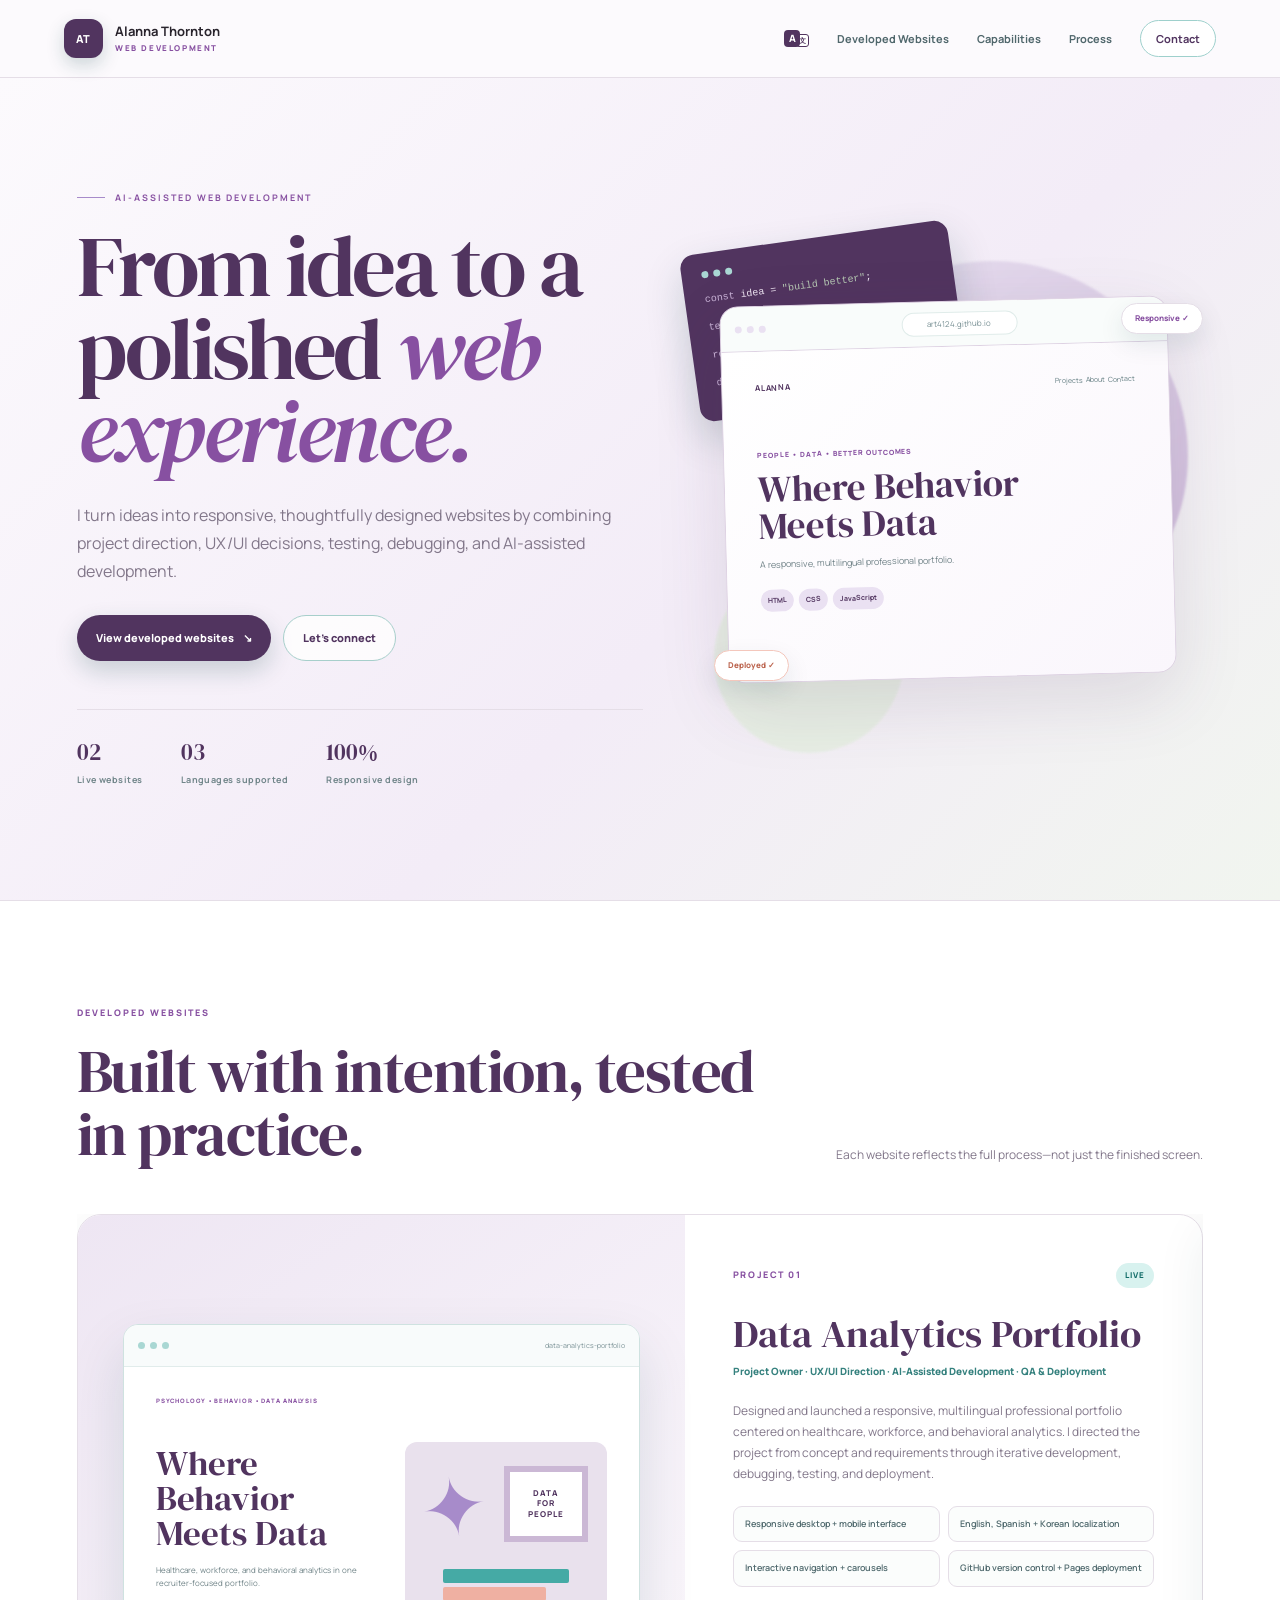
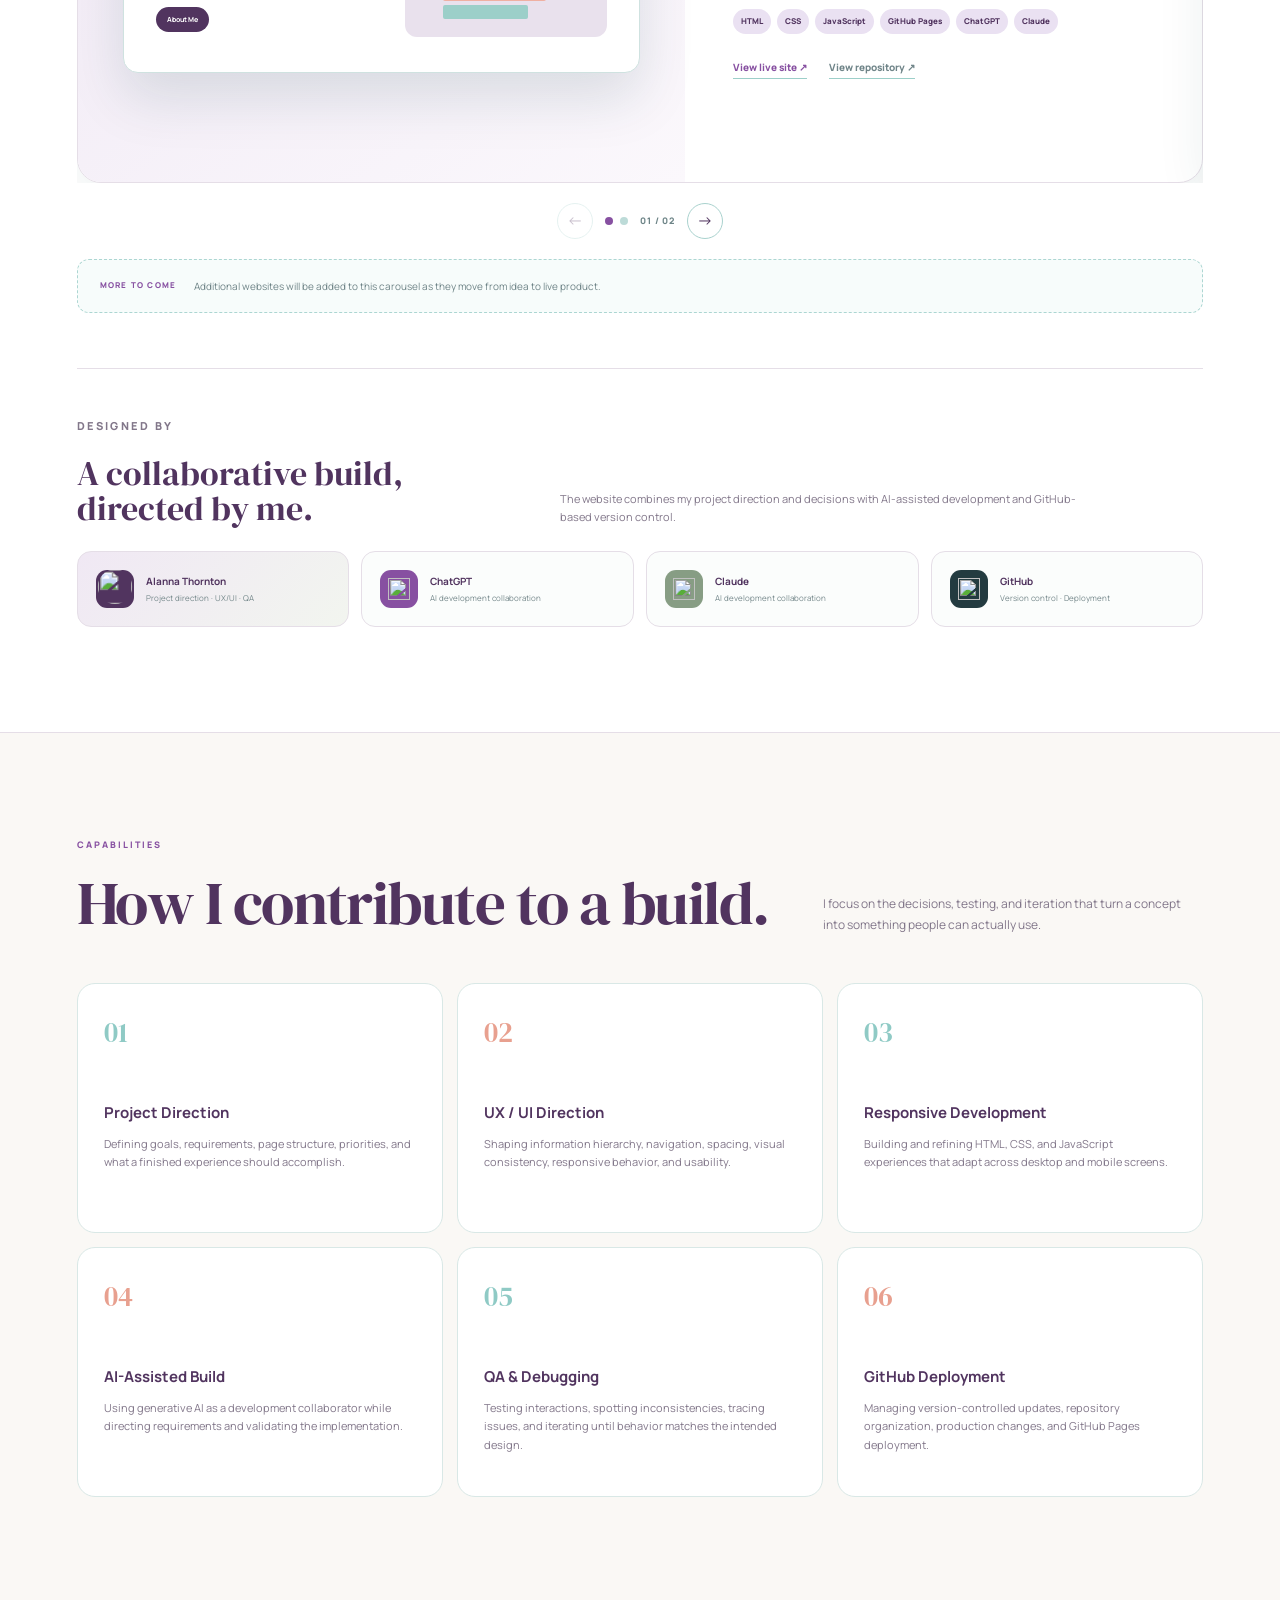
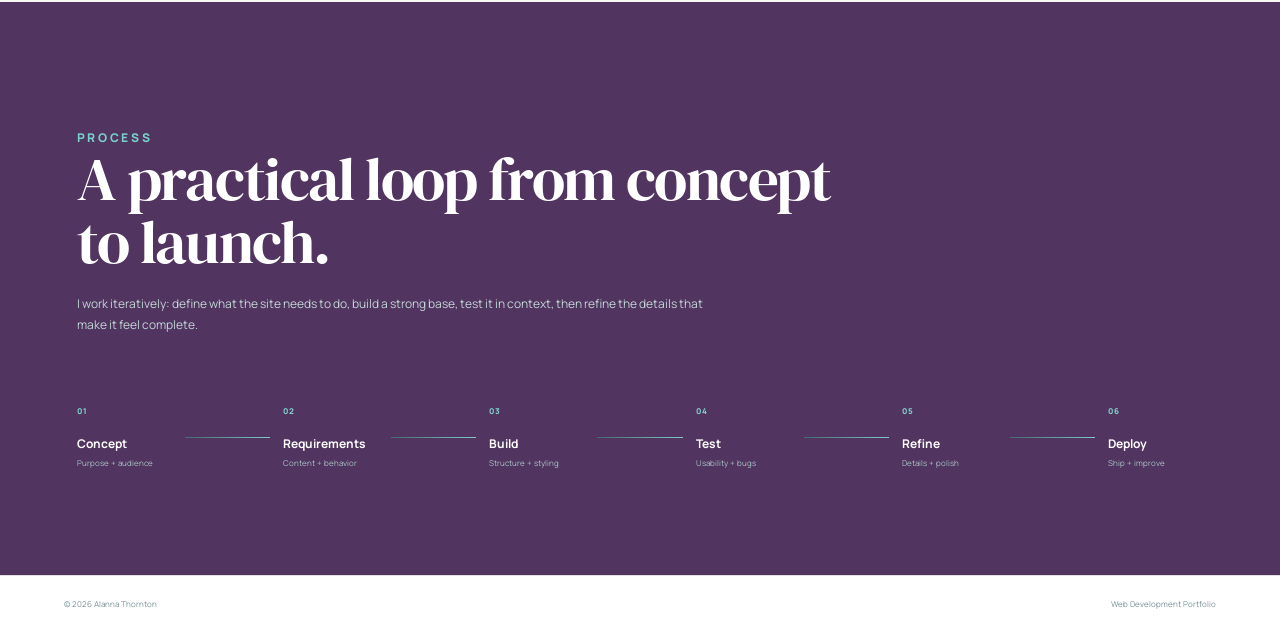
==== commit e829a855: "Refresh designed-by icon styling" ====
--- a/index.html
+++ b/index.html
@@ -11,7 +11,7 @@
   <link rel="preconnect" href="https://fonts.googleapis.com">
   <link rel="preconnect" href="https://fonts.gstatic.com" crossorigin>
   <link href="https://fonts.googleapis.com/css2?family=DM+Serif+Display&family=Manrope:wght@400;500;600;700;800&display=swap" rel="stylesheet">
-  <link rel="stylesheet" href="styles.css?v=9">
+  <link rel="stylesheet" href="styles.css?v=10">
   <script src="language.js?v=4" defer></script>
   <script src="script.js?v=6" defer></script>
 </head>
--- a/styles.css
+++ b/styles.css
@@ -14,32 +14,46 @@
   --line:#dce8e7;
   --shadow:0 24px 70px rgba(13,74,78,.13);
 }
+
+body[data-site-theme="web"]{
+  --ink:#14313a;--deep:#0e3f46;--turquoise:#14a6a4;--turquoise-dark:#0b7d7c;--turquoise-soft:#d9f3f1;--aqua:#bce8e5;--coral:#ef8f7d;--coral-soft:#fde7e0;--sand:#f7f3ed;--cream:#fbfaf7;--muted:#65777b;--line:#dce8e7;--shadow:0 24px 70px rgba(13,74,78,.13);
+  --header-bg:rgba(251,250,247,.92);--hero-bg:linear-gradient(135deg,#fbfaf7 0%,#f5fbfa 58%,#fff4ef 100%);--orb-one:linear-gradient(145deg,#cfeeea,#9fdcd6);--orb-two:#fde7e0;
+  --code-bg:#113f45;--code-text:#d9eeec;--code-keyword:#81d1ca;--code-string:#f4ad9f;--project-preview-bg:linear-gradient(145deg,#dff4f1,#f8fcfb);--preview-art-bg:#d7efec;--preview-border:#95d0cb;--preview-flower:#4db8b0;--personal-card-bg:linear-gradient(135deg,#e7f7f5,#fff5f1);
+}
+body[data-site-theme="analytics"]{
+  --ink:#29242d;--deep:#51345f;--turquoise:#a78bca;--turquoise-dark:#8750a1;--turquoise-soft:#eae1f2;--aqua:#d8cbe2;--coral:#879d84;--coral-soft:#edf2ea;--sand:#faf8f5;--cream:#fcfafd;--muted:#82778a;--line:#e5dee7;--shadow:0 24px 70px rgba(81,52,95,.13);
+  --header-bg:rgba(252,250,253,.92);--hero-bg:linear-gradient(135deg,#fcfafd 0%,#f3ecf7 58%,#f1f5ef 100%);--orb-one:linear-gradient(145deg,#e8dff0,#cdb9d9);--orb-two:#e7eee4;
+  --code-bg:#51345f;--code-text:#eee6f2;--code-keyword:#cbb4d8;--code-string:#b7c9b3;--project-preview-bg:linear-gradient(145deg,#eee6f3,#fbf8fc);--preview-art-bg:#e9e1ed;--preview-border:#cbb8d5;--preview-flower:#a78bca;--personal-card-bg:linear-gradient(135deg,#f0e8f4,#f2f5ef);
+}
+body,.site-header,.hero,.work-section,.capabilities-section,.process-section,footer,.orb-one,.orb-two,.code-card,.brand-mark,.brand-copy small,.btn,.floating-label,.project-slide,.project-preview,.project-window,.project-window-bar,.preview-art,.preview-frame,.preview-books i,.designed-card,.cap-card,.carousel-arrow,.carousel-dot,.tool-row span{
+  transition:background-color .9s ease,background .9s ease,color .9s ease,border-color .9s ease,box-shadow .9s ease;
+}
 *{box-sizing:border-box}
 html{scroll-behavior:smooth}
 body{margin:0;background:var(--cream);color:var(--ink);font-family:Manrope,sans-serif;font-size:16px;line-height:1.6}
 a{color:inherit}
 button,a{font:inherit}
 .skip-link{position:absolute;left:-9999px;top:12px;background:#fff;padding:10px 14px;z-index:1000;border-radius:8px}.skip-link:focus{left:12px}
-.site-header{position:sticky;top:0;z-index:100;min-height:78px;padding:0 clamp(24px,5vw,72px);display:flex;align-items:center;justify-content:space-between;background:rgba(251,250,247,.92);backdrop-filter:blur(18px);border-bottom:1px solid rgba(220,232,231,.9)}
+.site-header{position:sticky;top:0;z-index:100;min-height:78px;padding:0 clamp(24px,5vw,72px);display:flex;align-items:center;justify-content:space-between;background:var(--header-bg,rgba(251,250,247,.92));backdrop-filter:blur(18px);border-bottom:1px solid var(--line)}
 .brand{display:flex;align-items:center;gap:12px;text-decoration:none}.brand-mark{width:39px;height:39px;border-radius:12px;background:var(--deep);color:#fff;display:grid;place-items:center;font-size:11px;font-weight:800;letter-spacing:.08em;box-shadow:0 7px 18px rgba(14,63,70,.2)}.brand-copy{display:flex;flex-direction:column;line-height:1.1}.brand-copy strong{font-size:13px}.brand-copy small{font-size:8px;letter-spacing:.2em;color:var(--turquoise-dark);margin-top:5px;font-weight:800}
 .site-nav{display:flex;align-items:center;gap:28px}.site-nav>a{font-size:11px;font-weight:700;text-decoration:none;color:#50676c;transition:.2s ease}.site-nav>a:hover{color:var(--turquoise-dark)}.site-nav .nav-contact{border:1px solid #9ed0cc;border-radius:999px;padding:9px 15px;color:var(--deep);background:#fff}.site-nav .nav-contact:hover{background:var(--turquoise-soft)}
 .menu-toggle{display:none;background:none;border:0;padding:8px;cursor:pointer}.menu-toggle span{display:block;width:22px;height:2px;background:var(--deep);margin:4px 0}
 .language-switcher{position:relative;display:flex;align-items:center}.language-toggle{position:relative;width:25px;height:20px;padding:0;border:0;background:transparent;cursor:pointer}.lang-glyph{position:absolute;display:flex;align-items:center;justify-content:center;font-family:Manrope,sans-serif;font-weight:800;line-height:1}.lang-a{left:0;top:1px;width:16px;height:17px;border-radius:4px;background:var(--deep);color:#fff;font-size:10px;z-index:2}.lang-char{left:12px;top:5px;width:13px;height:13px;border:1.1px solid var(--deep);border-radius:3px;background:#fff;color:var(--deep);font-size:7px;z-index:1}.language-toggle:hover .lang-a,.language-toggle:focus-visible .lang-a{background:var(--turquoise-dark)}.language-toggle:focus-visible{outline:2px solid var(--turquoise);outline-offset:3px;border-radius:4px}.language-menu{position:absolute;top:calc(100% + 12px);left:0;z-index:120;min-width:145px;padding:7px;background:#fff;border:1px solid var(--line);border-radius:10px;box-shadow:0 14px 32px rgba(14,63,70,.14);opacity:0;visibility:hidden;pointer-events:none;transform:translateY(-5px);transition:.18s ease}.language-switcher.open .language-menu{opacity:1;visibility:visible;pointer-events:auto;transform:none}.language-menu button{width:100%;border:0;background:transparent;border-radius:7px;padding:9px 10px;text-align:left;font:600 12px/1.2 Manrope,sans-serif;color:#3d595e;cursor:pointer}.language-menu button:hover,.language-menu button:focus-visible{background:var(--turquoise-soft);outline:none}.language-menu button.active{background:#cdebe8;color:var(--deep);font-weight:800}
-.hero{min-height:calc(100vh - 78px);display:grid;grid-template-columns:minmax(0,1fr) minmax(420px,.9fr);align-items:center;gap:4vw;padding:clamp(65px,8vw,115px) clamp(24px,6vw,92px);overflow:hidden;background:linear-gradient(135deg,#fbfaf7 0%,#f5fbfa 58%,#fff4ef 100%)}.hero-copy{max-width:700px}.eyebrow,.section-kicker{font-size:9px;font-weight:800;letter-spacing:.22em;color:var(--turquoise-dark);margin:0 0 20px}.eyebrow{display:flex;align-items:center;gap:10px}.eyebrow span{width:28px;height:1px;background:var(--turquoise)}
+.hero{min-height:calc(100vh - 78px);display:grid;grid-template-columns:minmax(0,1fr) minmax(420px,.9fr);align-items:center;gap:4vw;padding:clamp(65px,8vw,115px) clamp(24px,6vw,92px);overflow:hidden;background:var(--hero-bg,linear-gradient(135deg,#fbfaf7 0%,#f5fbfa 58%,#fff4ef 100%))}.hero-copy{max-width:700px}.eyebrow,.section-kicker{font-size:9px;font-weight:800;letter-spacing:.22em;color:var(--turquoise-dark);margin:0 0 20px}.eyebrow{display:flex;align-items:center;gap:10px}.eyebrow span{width:28px;height:1px;background:var(--turquoise)}
 .hero h1{font-family:"DM Serif Display",serif;font-weight:400;font-size:clamp(54px,6.8vw,92px);line-height:.95;letter-spacing:-.035em;color:var(--deep);margin:0 0 28px}.hero h1 em{font-style:italic;color:var(--turquoise-dark)}.hero-text{max-width:620px;font-size:16px;line-height:1.75;color:var(--muted);margin:0 0 30px}.hero-actions{display:flex;gap:12px;flex-wrap:wrap}
 .btn{display:inline-flex;align-items:center;justify-content:center;gap:9px;min-height:46px;padding:0 19px;border-radius:999px;text-decoration:none;font-size:11px;font-weight:800;transition:.2s ease}.btn-primary{background:var(--deep);color:#fff;box-shadow:0 10px 24px rgba(14,63,70,.2)}.btn-primary:hover{transform:translateY(-2px);background:#12545c}.btn-secondary{border:1px solid #a7cfcb;color:var(--deep);background:rgba(255,255,255,.78)}.btn-secondary:hover{border-color:var(--turquoise);background:#fff}
 .hero-meta{display:flex;gap:38px;margin-top:48px;padding-top:24px;border-top:1px solid var(--line);max-width:600px}.hero-meta div{display:flex;flex-direction:column}.hero-meta strong{font-family:"DM Serif Display",serif;font-size:23px;color:var(--deep);font-weight:400}.hero-meta span{font-size:9px;color:#71868a;font-weight:700;letter-spacing:.05em;margin-top:2px}
-.hero-visual{position:relative;min-height:600px;display:grid;place-items:center}.orb{position:absolute;border-radius:50%;filter:blur(1px)}.orb-one{width:390px;height:390px;background:linear-gradient(145deg,#cfeeea,#9fdcd6);right:3%;top:12%}.orb-two{width:190px;height:190px;background:var(--coral-soft);left:4%;bottom:6%;opacity:.95}.browser-card{position:relative;width:min(520px,88%);background:#fff;border:1px solid var(--feature-border,#d2e4e2);border-radius:18px;box-shadow:var(--shadow);overflow:hidden;transform:rotate(-1.5deg);z-index:3;--feature-deep:#0e3f46;--feature-accent:#0b7d7c;--feature-soft:#d9f3f1;--feature-border:#d2e4e2;--feature-bg:#f4fbfa;transition:border-color .9s ease}
+.hero-visual{position:relative;min-height:600px;display:grid;place-items:center}.orb{position:absolute;border-radius:50%;filter:blur(1px)}.orb-one{width:390px;height:390px;background:var(--orb-one,linear-gradient(145deg,#cfeeea,#9fdcd6));right:3%;top:12%}.orb-two{width:190px;height:190px;background:var(--orb-two,var(--coral-soft));left:4%;bottom:6%;opacity:.95}.browser-card{position:relative;width:min(520px,88%);background:#fff;border:1px solid var(--feature-border,#d2e4e2);border-radius:18px;box-shadow:var(--shadow);overflow:hidden;transform:rotate(-1.5deg);z-index:3;--feature-deep:#0e3f46;--feature-accent:#0b7d7c;--feature-soft:#d9f3f1;--feature-border:#d2e4e2;--feature-bg:#f4fbfa;transition:border-color .9s ease}
 .browser-card[data-feature-theme="analytics"]{--feature-deep:#51345F;--feature-accent:#8750A1;--feature-soft:#EAE1F2;--feature-border:#ded2e3;--feature-bg:#faf6fc}
 .browser-card[data-feature-theme="web"]{--feature-deep:#0e3f46;--feature-accent:#0b7d7c;--feature-soft:#d9f3f1;--feature-border:#d2e4e2;--feature-bg:#f4fbfa}.browser-top{height:45px;display:flex;align-items:center;padding:0 14px;border-bottom:1px solid var(--feature-border,#e4eeee);background:#f9fcfb;transition:border-color .9s ease}.browser-dots{display:flex;gap:5px}.browser-dots i,.code-dots i{width:7px;height:7px;border-radius:50%;background:#a9d7d3}.browser-card .browser-dots i{background:var(--feature-soft);transition:background-color .9s ease}.browser-url{margin:auto;font-size:8px;color:#789094;background:#fff;border:1px solid #e0ecea;padding:5px 25px;border-radius:999px}.browser-body{padding:30px 33px 38px;background:linear-gradient(135deg,#fff,var(--feature-bg,#f4fbfa));transition:background .9s ease}.browser-body.featured-projects{position:relative;min-height:330px}.hero-project-preview{position:absolute;inset:30px 33px 38px;opacity:0;visibility:hidden;transition:opacity .9s ease,visibility .9s ease;pointer-events:none}.hero-project-preview.active{opacity:1;visibility:visible;pointer-events:auto}.mini-nav{display:flex;justify-content:space-between;align-items:center;font-size:7px;color:#627d81;margin-bottom:55px}.mini-nav b{font-size:8px;color:var(--feature-deep,var(--deep));letter-spacing:.08em;transition:color .9s ease}.mini-kicker{font-size:7px;font-weight:800;letter-spacing:.14em;color:var(--feature-accent,var(--turquoise-dark));margin:0 0 10px;transition:color .9s ease}.browser-body h2{font-family:"DM Serif Display",serif;color:var(--feature-deep,var(--deep));font-weight:400;font-size:37px;line-height:1;margin:0 0 13px;transition:color .9s ease}.mini-copy{font-size:9px;color:#718388;max-width:230px}.mini-pills{display:flex;gap:5px;margin-top:18px}.mini-pills span{font-size:7px;font-weight:700;color:var(--feature-deep,var(--deep));background:var(--feature-soft,var(--turquoise-soft));padding:5px 7px;border-radius:999px;transition:color .9s ease,background-color .9s ease}
-.code-card{position:absolute;width:270px;padding:18px 20px;border-radius:14px;background:#113f45;color:#d9eeec;box-shadow:0 18px 40px rgba(13,61,66,.2);font:10px/1.8 ui-monospace,SFMono-Regular,Menlo,monospace;z-index:1}.code-card span{color:#81d1ca}.code-card b{color:#f4ad9f;font-weight:500}.code-dots{display:flex;gap:5px;margin-bottom:13px}.card-back{left:-1%;top:8%;transform:rotate(-8deg)}.floating-label{position:absolute;background:#fff;border:1px solid var(--line);border-radius:999px;padding:8px 13px;font-size:8px;font-weight:800;color:var(--turquoise-dark);box-shadow:0 10px 25px rgba(14,63,70,.1);z-index:5}.label-one{right:0;top:19%}.label-two{left:4%;bottom:18%;color:#bc654f;border-color:#f4c7bc}
+.code-card{position:absolute;width:270px;padding:18px 20px;border-radius:14px;background:var(--code-bg,#113f45);color:var(--code-text,#d9eeec);box-shadow:0 18px 40px rgba(13,61,66,.2);font:10px/1.8 ui-monospace,SFMono-Regular,Menlo,monospace;z-index:1}.code-card span{color:var(--code-keyword,#81d1ca)}.code-card b{color:var(--code-string,#f4ad9f);font-weight:500}.code-dots{display:flex;gap:5px;margin-bottom:13px}.card-back{left:-1%;top:8%;transform:rotate(-8deg)}.floating-label{position:absolute;background:#fff;border:1px solid var(--line);border-radius:999px;padding:8px 13px;font-size:8px;font-weight:800;color:var(--turquoise-dark);box-shadow:0 10px 25px rgba(14,63,70,.1);z-index:5}.label-one{right:0;top:19%}.label-two{left:4%;bottom:18%;color:#bc654f;border-color:#f4c7bc}
 .section{padding:105px clamp(24px,6vw,92px)}.section-heading{display:flex;align-items:end;justify-content:space-between;gap:50px;margin-bottom:48px}.section-heading>div{max-width:700px}.section-heading h2,.process-intro h2,.about-panel h2,.contact-intro h1{font-family:"DM Serif Display",serif;font-weight:400;color:var(--deep);font-size:clamp(38px,4.8vw,62px);line-height:1.02;letter-spacing:-.025em;margin:0}.section-heading>p{max-width:380px;font-size:12px;color:var(--muted);line-height:1.7;margin:0}
 .work-section{background:#fff;border-top:1px solid var(--line);border-bottom:1px solid var(--line)}.project-carousel{position:relative}.carousel-viewport{overflow:hidden}.carousel-track{display:flex;transition:transform .45s ease}.project-slide{flex:0 0 100%;display:grid;grid-template-columns:minmax(0,1.08fr) minmax(360px,.92fr);border:1px solid var(--line);border-radius:24px;overflow:hidden;background:#fff;box-shadow:0 15px 50px rgba(14,63,70,.08)}
 .carousel-arrow{width:36px;height:36px;border-radius:50%;border:1px solid #a9d2ce;background:#fff;color:var(--deep);font-size:16px;cursor:pointer;transition:.2s ease}.carousel-arrow:hover:not(:disabled){background:var(--turquoise-soft);border-color:var(--turquoise);transform:translateY(-2px)}.carousel-arrow:disabled{opacity:.3;cursor:not-allowed}.carousel-footer{display:flex;align-items:center;justify-content:center;gap:12px;margin-top:20px}.carousel-dots{display:flex;gap:7px}.carousel-dot{width:8px;height:8px;padding:0;border:0;border-radius:50%;background:#bddbd8;cursor:pointer}.carousel-dot.active{background:var(--turquoise-dark)}.carousel-count{font-size:9px;font-weight:800;color:#6d8487;letter-spacing:.08em}
-.project-preview{min-height:560px;background:linear-gradient(145deg,#dff4f1,#f8fcfb);display:flex;align-items:center;justify-content:center;padding:45px}.project-window{width:min(610px,100%);background:#fff;border:1px solid #cfe2e0;border-radius:15px;box-shadow:0 25px 55px rgba(14,63,70,.13);overflow:hidden}.project-window-bar{height:42px;display:flex;align-items:center;justify-content:space-between;padding:0 14px;border-bottom:1px solid #e1eceb;background:#f8fbfb}.project-window-bar div{display:flex;gap:5px}.project-window-bar i{width:7px;height:7px;border-radius:50%;background:#a9d7d3}.project-window-bar span{font-size:7px;color:#789094}.project-window-body{padding:30px 32px 35px}.preview-kicker{font-size:6px;font-weight:800;letter-spacing:.15em;color:var(--turquoise-dark);margin:0 0 35px}.preview-grid{display:grid;grid-template-columns:1.05fr .95fr;gap:25px;align-items:center}.preview-grid h3{font-family:"DM Serif Display",serif;font-weight:400;font-size:35px;line-height:1;color:var(--deep);margin:0 0 12px}.preview-grid p{font-size:8px;line-height:1.65;color:#6e8286;margin:0 0 15px}.preview-button{display:inline-flex;background:var(--deep);color:#fff;font-size:7px;font-weight:700;padding:7px 11px;border-radius:999px}.preview-art{position:relative;min-height:195px;border-radius:12px;background:#d7efec;overflow:hidden}.flower{position:absolute;font-size:80px;color:#4db8b0;left:15px;top:0;transform:rotate(-10deg)}.preview-frame{position:absolute;right:19px;top:24px;background:#fff;border:6px solid #95d0cb;padding:16px 18px;text-align:center;font-size:8px;line-height:1.35;letter-spacing:.13em;color:var(--deep);font-weight:800}.preview-books{position:absolute;bottom:18px;left:38px;right:38px}.preview-books i{display:block;height:14px;border-radius:2px;margin-top:4px;background:#45aaa5}.preview-books i:nth-child(2){background:#efb0a2;width:82%}.preview-books i:nth-child(3){background:#9ccfc9;width:68%}
+.project-preview{min-height:560px;background:var(--project-preview-bg,linear-gradient(145deg,#dff4f1,#f8fcfb));display:flex;align-items:center;justify-content:center;padding:45px}.project-window{width:min(610px,100%);background:#fff;border:1px solid #cfe2e0;border-radius:15px;box-shadow:0 25px 55px rgba(14,63,70,.13);overflow:hidden}.project-window-bar{height:42px;display:flex;align-items:center;justify-content:space-between;padding:0 14px;border-bottom:1px solid #e1eceb;background:#f8fbfb}.project-window-bar div{display:flex;gap:5px}.project-window-bar i{width:7px;height:7px;border-radius:50%;background:#a9d7d3}.project-window-bar span{font-size:7px;color:#789094}.project-window-body{padding:30px 32px 35px}.preview-kicker{font-size:6px;font-weight:800;letter-spacing:.15em;color:var(--turquoise-dark);margin:0 0 35px}.preview-grid{display:grid;grid-template-columns:1.05fr .95fr;gap:25px;align-items:center}.preview-grid h3{font-family:"DM Serif Display",serif;font-weight:400;font-size:35px;line-height:1;color:var(--deep);margin:0 0 12px}.preview-grid p{font-size:8px;line-height:1.65;color:#6e8286;margin:0 0 15px}.preview-button{display:inline-flex;background:var(--deep);color:#fff;font-size:7px;font-weight:700;padding:7px 11px;border-radius:999px}.preview-art{position:relative;min-height:195px;border-radius:12px;background:var(--preview-art-bg,#d7efec);overflow:hidden}.flower{position:absolute;font-size:80px;color:var(--preview-flower,#4db8b0);left:15px;top:0;transform:rotate(-10deg)}.preview-frame{position:absolute;right:19px;top:24px;background:#fff;border:6px solid var(--preview-border,#95d0cb);padding:16px 18px;text-align:center;font-size:8px;line-height:1.35;letter-spacing:.13em;color:var(--deep);font-weight:800}.preview-books{position:absolute;bottom:18px;left:38px;right:38px}.preview-books i{display:block;height:14px;border-radius:2px;margin-top:4px;background:#45aaa5}.preview-books i:nth-child(2){background:#efb0a2;width:82%}.preview-books i:nth-child(3){background:#9ccfc9;width:68%}
 .project-details{padding:48px}.project-topline{display:flex;justify-content:space-between;align-items:center;margin-bottom:26px}.project-number{font-size:9px;letter-spacing:.17em;font-weight:800;color:var(--turquoise-dark)}.status{font-size:8px;letter-spacing:.12em;font-weight:800;color:#116c68;background:#d8f2ef;border-radius:999px;padding:6px 9px}.project-details h3{font-family:"DM Serif Display",serif;font-size:39px;line-height:1.05;font-weight:400;color:var(--deep);margin:0 0 10px}.project-role{font-size:10px!important;font-weight:800;color:#35817e!important;line-height:1.55!important;margin-bottom:20px!important}.project-details>p{font-size:12px;line-height:1.75;color:var(--muted);margin:0 0 22px}.project-highlights{display:grid;grid-template-columns:1fr 1fr;gap:8px;margin-bottom:22px}.project-highlights span{padding:10px 11px;border:1px solid var(--line);background:#fbfdfc;border-radius:9px;font-size:9px;font-weight:600;color:#4f696d}.tool-row{display:flex;gap:6px;flex-wrap:wrap;margin-bottom:25px}.tool-row span{font-size:8px;font-weight:800;color:var(--deep);background:var(--turquoise-soft);padding:6px 8px;border-radius:999px}.project-actions{display:flex;gap:22px;flex-wrap:wrap}.text-link{font-size:10px;font-weight:800;color:var(--turquoise-dark);text-decoration:none;border-bottom:1px solid #9ccfc9;padding-bottom:3px}.text-link:hover{color:var(--deep)}.text-link.muted{color:#708589}
 .coming-next{margin-top:20px;display:flex;gap:18px;align-items:center;padding:18px 22px;border:1px dashed #acd6d2;border-radius:12px;background:#f7fcfb}.coming-next span{font-size:8px;letter-spacing:.15em;font-weight:800;color:var(--turquoise-dark)}.coming-next p{font-size:10px;color:#6f8487;margin:0}
-.designed-section{margin-top:55px;padding-top:48px;border-top:1px solid var(--line)}.designed-heading{display:grid;grid-template-columns:minmax(0,.8fr) minmax(0,1.2fr);gap:20px 55px;align-items:end;margin-bottom:24px}.designed-heading .section-kicker{grid-column:1/-1;margin-bottom:0}.designed-heading h3{font-family:"DM Serif Display",serif;font-size:34px;line-height:1.05;font-weight:400;color:var(--deep);margin:0}.designed-heading>p{font-size:11px;color:var(--muted);line-height:1.7;margin:0;max-width:520px}.designed-grid{display:grid;grid-template-columns:repeat(4,1fr);gap:12px}.designed-card{display:flex;align-items:center;gap:12px;border:1px solid var(--line);border-radius:14px;padding:18px;background:#fbfdfc}.designed-card.personal{background:linear-gradient(135deg,#e7f7f5,#fff5f1)}.designed-icon{width:38px;height:38px;flex:0 0 38px;border-radius:11px;background:var(--deep);color:#fff;display:grid;place-items:center;font-size:9px;font-weight:800}.designed-logo{width:22px;height:22px;display:block;object-fit:contain}.designed-card.personal .designed-icon{overflow:hidden;border-radius:50%;background:transparent}.designed-logo.personal-logo{width:100%;height:100%;object-fit:cover;object-position:center;transform:scale(1.7);transform-origin:center;border-radius:0}.designed-card:nth-child(2) .designed-icon{background:var(--turquoise-dark)}.designed-card:nth-child(3) .designed-icon{background:var(--coral)}.designed-card:nth-child(4) .designed-icon{background:#233b40}.designed-card div:last-child{display:flex;flex-direction:column}.designed-card strong{font-size:10px;color:var(--deep)}.designed-card span{font-size:8px;color:#74878a;margin-top:3px}
+.designed-section{margin-top:55px;padding-top:48px;border-top:1px solid var(--line)}.designed-heading{display:grid;grid-template-columns:minmax(0,.8fr) minmax(0,1.2fr);gap:20px 55px;align-items:end;margin-bottom:24px}.designed-heading .section-kicker{grid-column:1/-1;margin-bottom:0}.designed-heading h3{font-family:"DM Serif Display",serif;font-size:34px;line-height:1.05;font-weight:400;color:var(--deep);margin:0}.designed-heading>p{font-size:11px;color:var(--muted);line-height:1.7;margin:0;max-width:520px}.designed-grid{display:grid;grid-template-columns:repeat(4,1fr);gap:12px}.designed-card{display:flex;align-items:center;gap:12px;border:1px solid var(--line);border-radius:14px;padding:18px;background:#fbfdfc}.designed-card.personal{background:var(--personal-card-bg,linear-gradient(135deg,#e7f7f5,#fff5f1))}.designed-icon{width:38px;height:38px;flex:0 0 38px;border-radius:11px;background:var(--deep);color:#fff;display:grid;place-items:center;font-size:9px;font-weight:800}.designed-logo{width:22px;height:22px;display:block;object-fit:contain}.designed-card.personal .designed-icon{overflow:hidden;border-radius:11px;background:var(--deep)}.designed-logo.personal-logo{width:30px;height:30px;object-fit:cover;object-position:center 36%;transform:scale(1.15) translateY(-2px);transform-origin:center;border-radius:50%}.designed-card:nth-child(2) .designed-icon{background:var(--turquoise-dark)}.designed-card:nth-child(3) .designed-icon{background:var(--coral)}.designed-card:nth-child(4) .designed-icon{background:#233b40}.designed-card div:last-child{display:flex;flex-direction:column}.designed-card strong{font-size:10px;color:var(--deep)}.designed-card span{font-size:8px;color:#74878a;margin-top:3px}
 .capabilities-section{background:var(--sand)}.capability-grid{display:grid;grid-template-columns:repeat(3,1fr);gap:14px}.cap-card{min-height:250px;padding:26px;border:1px solid #d9e8e6;border-radius:18px;background:#fff;transition:.25s ease}.cap-card:hover{transform:translateY(-4px);box-shadow:0 15px 36px rgba(14,63,70,.08);border-color:#aed9d5}.cap-number{font-family:"DM Serif Display",serif;font-size:28px;color:#8fcac5}.cap-card:nth-child(2n) .cap-number{color:#e8a08f}.cap-card h3{font-size:15px;color:var(--deep);margin:46px 0 10px}.cap-card p{font-size:11px;line-height:1.7;color:var(--muted);margin:0}
 .process-section{background:var(--deep);color:#fff}.process-intro{max-width:760px}.process-intro .section-kicker{color:#78d0ca}.process-intro h2{color:#fff}.process-intro>p{font-size:12px;line-height:1.75;color:#c1d5d6;max-width:650px;margin:20px 0 0}.process-track{display:grid;grid-template-columns:auto 1fr auto 1fr auto 1fr auto 1fr auto 1fr auto;align-items:center;margin-top:70px}.process-step{display:flex;flex-direction:column;min-width:95px}.process-step span{font-size:8px;letter-spacing:.12em;color:#7ed2cc;font-weight:800;margin-bottom:16px}.process-step strong{font-size:12px;margin-bottom:4px}.process-step small{font-size:8px;color:#a9c3c5}.process-line{height:1px;background:linear-gradient(90deg,#426c70,#7ccbc5);margin:0 13px}
 .about-section{background:#fff}.about-panel{display:grid;grid-template-columns:1fr 1fr;gap:9vw;padding:65px 0;border-top:1px solid var(--line);border-bottom:1px solid var(--line)}.about-copy p{font-size:13px;line-height:1.85;color:var(--muted);margin:0 0 16px}.about-copy .text-link{display:inline-block;margin-top:6px}
@@ -47,6 +61,6 @@
 .contact-page{min-height:calc(100vh - 78px);padding:78px clamp(24px,6vw,92px) 90px;background:linear-gradient(135deg,#f8fcfb,#fff7f3)}.contact-intro{max-width:760px;margin-bottom:38px}.contact-intro .section-kicker{margin-bottom:14px}.contact-intro h1{font-size:clamp(44px,5.6vw,70px);margin:0 0 16px}.contact-intro>p{max-width:680px;font-size:14px;line-height:1.75;color:var(--muted);margin:0}.contact-grid{display:grid;grid-template-columns:repeat(2,minmax(0,1fr));gap:16px;max-width:930px}.contact-card{border:1px solid var(--line);border-radius:16px;padding:25px;background:#fff;min-height:160px;display:flex;flex-direction:column;align-items:flex-start;box-shadow:0 9px 25px rgba(14,63,70,.04)}.contact-card>span{font-size:9px;font-weight:800;letter-spacing:.12em;text-transform:uppercase;color:var(--turquoise-dark);margin-bottom:10px}.contact-card>a{font-family:"DM Serif Display",serif;font-size:20px;line-height:1.25;color:var(--deep);text-decoration:none;overflow-wrap:anywhere}.contact-card>a:hover,.contact-card>a:focus-visible{color:var(--turquoise-dark);text-decoration:underline}.contact-card>p{font-size:10px;line-height:1.65;color:#74878a;margin:10px 0 0}.contact-actions{display:flex;gap:12px;flex-wrap:wrap;margin-top:34px}
 .reveal{opacity:0;transform:translateY(18px);transition:opacity .65s ease,transform .65s ease}.reveal.visible{opacity:1;transform:none}
 @media(max-width:1050px){.hero{grid-template-columns:1fr;min-height:auto}.hero-copy{max-width:760px}.hero-visual{min-height:520px}.project-slide{grid-template-columns:1fr}.project-preview{min-height:460px}.designed-grid{grid-template-columns:repeat(2,1fr)}.capability-grid{grid-template-columns:repeat(2,1fr)}.process-track{grid-template-columns:repeat(3,1fr);gap:30px}.process-line{display:none}}
-@media(max-width:760px){.site-header{min-height:68px}.menu-toggle{display:block}.site-nav{display:none;position:absolute;top:68px;left:0;right:0;background:#fbfaf7;border-bottom:1px solid var(--line);padding:18px 24px 24px;flex-direction:column;align-items:flex-start;gap:15px}.site-nav.open{display:flex}.site-nav .nav-contact{padding:8px 13px}.language-menu{left:0}.hero{padding-top:70px;grid-template-columns:1fr}.hero h1{font-size:clamp(49px,15vw,68px)}.hero-visual{min-height:420px;margin-top:5px}.browser-card{width:94%}.card-back{width:220px}.floating-label{display:none}.hero-meta{gap:20px;justify-content:space-between}.section{padding-top:80px;padding-bottom:80px}.section-heading{display:block}.section-heading>p{margin-top:18px}.project-carousel{display:block}.carousel-arrow{position:static}.project-preview{min-height:350px;padding:22px}.project-details{padding:28px 24px}.project-highlights{grid-template-columns:1fr}.designed-heading{grid-template-columns:1fr;gap:12px}.designed-grid{grid-template-columns:1fr 1fr}.capability-grid{grid-template-columns:1fr}.cap-card{min-height:210px}.cap-card h3{margin-top:30px}.process-track{grid-template-columns:repeat(2,1fr)}.about-panel{grid-template-columns:1fr;gap:35px}.contact-grid{grid-template-columns:1fr}footer{flex-direction:column;gap:5px}}
+@media(max-width:760px){.site-header{min-height:68px}.menu-toggle{display:block}.site-nav{display:none;position:absolute;top:68px;left:0;right:0;background:var(--cream);border-bottom:1px solid var(--line);padding:18px 24px 24px;flex-direction:column;align-items:flex-start;gap:15px}.site-nav.open{display:flex}.site-nav .nav-contact{padding:8px 13px}.language-menu{left:0}.hero{padding-top:70px;grid-template-columns:1fr}.hero h1{font-size:clamp(49px,15vw,68px)}.hero-visual{min-height:420px;margin-top:5px}.browser-card{width:94%}.card-back{width:220px}.floating-label{display:none}.hero-meta{gap:20px;justify-content:space-between}.section{padding-top:80px;padding-bottom:80px}.section-heading{display:block}.section-heading>p{margin-top:18px}.project-carousel{display:block}.carousel-arrow{position:static}.project-preview{min-height:350px;padding:22px}.project-details{padding:28px 24px}.project-highlights{grid-template-columns:1fr}.designed-heading{grid-template-columns:1fr;gap:12px}.designed-grid{grid-template-columns:1fr 1fr}.capability-grid{grid-template-columns:1fr}.cap-card{min-height:210px}.cap-card h3{margin-top:30px}.process-track{grid-template-columns:repeat(2,1fr)}.about-panel{grid-template-columns:1fr;gap:35px}.contact-grid{grid-template-columns:1fr}footer{flex-direction:column;gap:5px}}
 @media(max-width:480px){.brand-copy small{display:none}.hero{padding-left:20px;padding-right:20px}.hero-text{font-size:14px}.hero-meta{flex-wrap:wrap}.hero-meta div{min-width:85px}.browser-body{padding:25px 23px 30px}.browser-body.featured-projects{min-height:300px}.hero-project-preview{inset:25px 23px 30px}.mini-nav{margin-bottom:40px}.browser-body h2{font-size:31px}.code-card{display:none}.project-preview{padding:15px}.project-window-body{padding:24px 22px 28px}.preview-grid{grid-template-columns:1fr}.preview-art{display:none}.designed-grid{grid-template-columns:1fr}.process-track{grid-template-columns:1fr}.contact-page{padding-left:20px;padding-right:20px}}
 @media(prefers-reduced-motion:reduce){html{scroll-behavior:auto}.reveal{opacity:1;transform:none;transition:none}.hero-project-preview{transition:none}*{transition-duration:.01ms!important}}
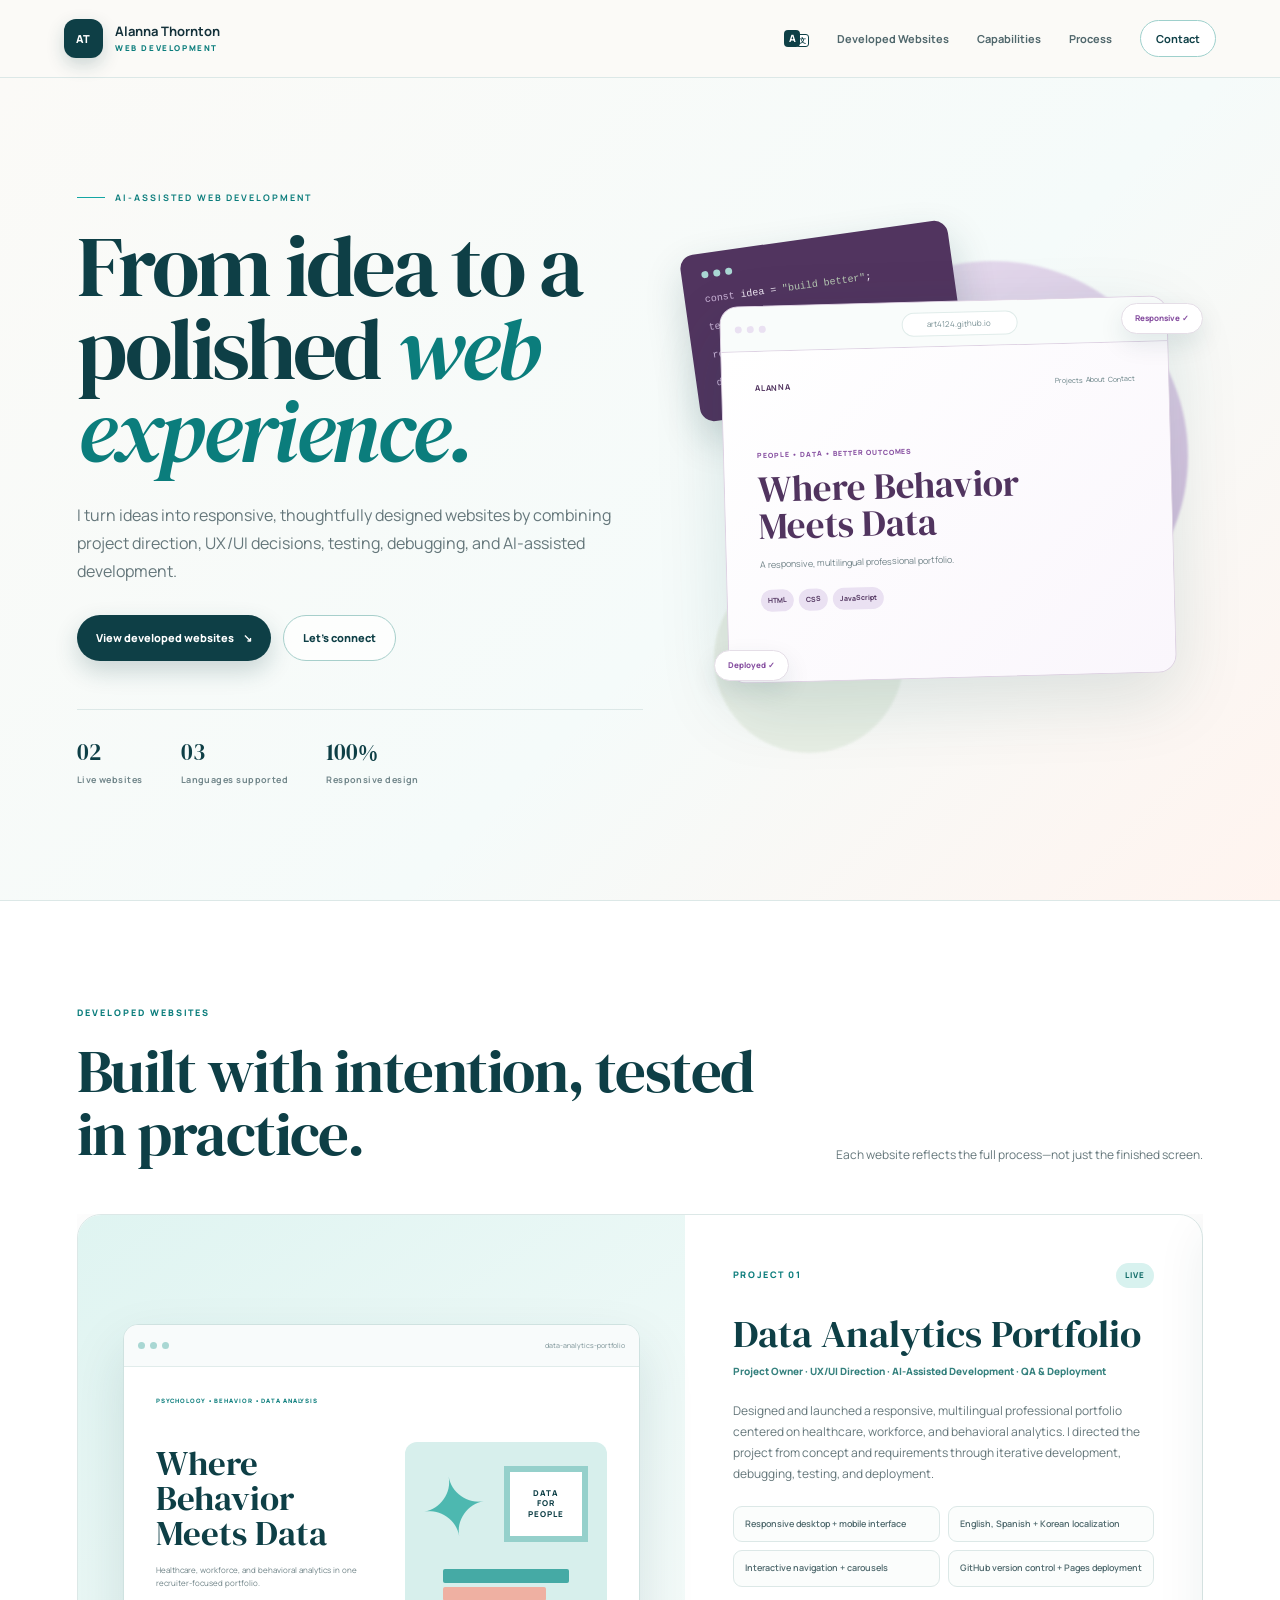
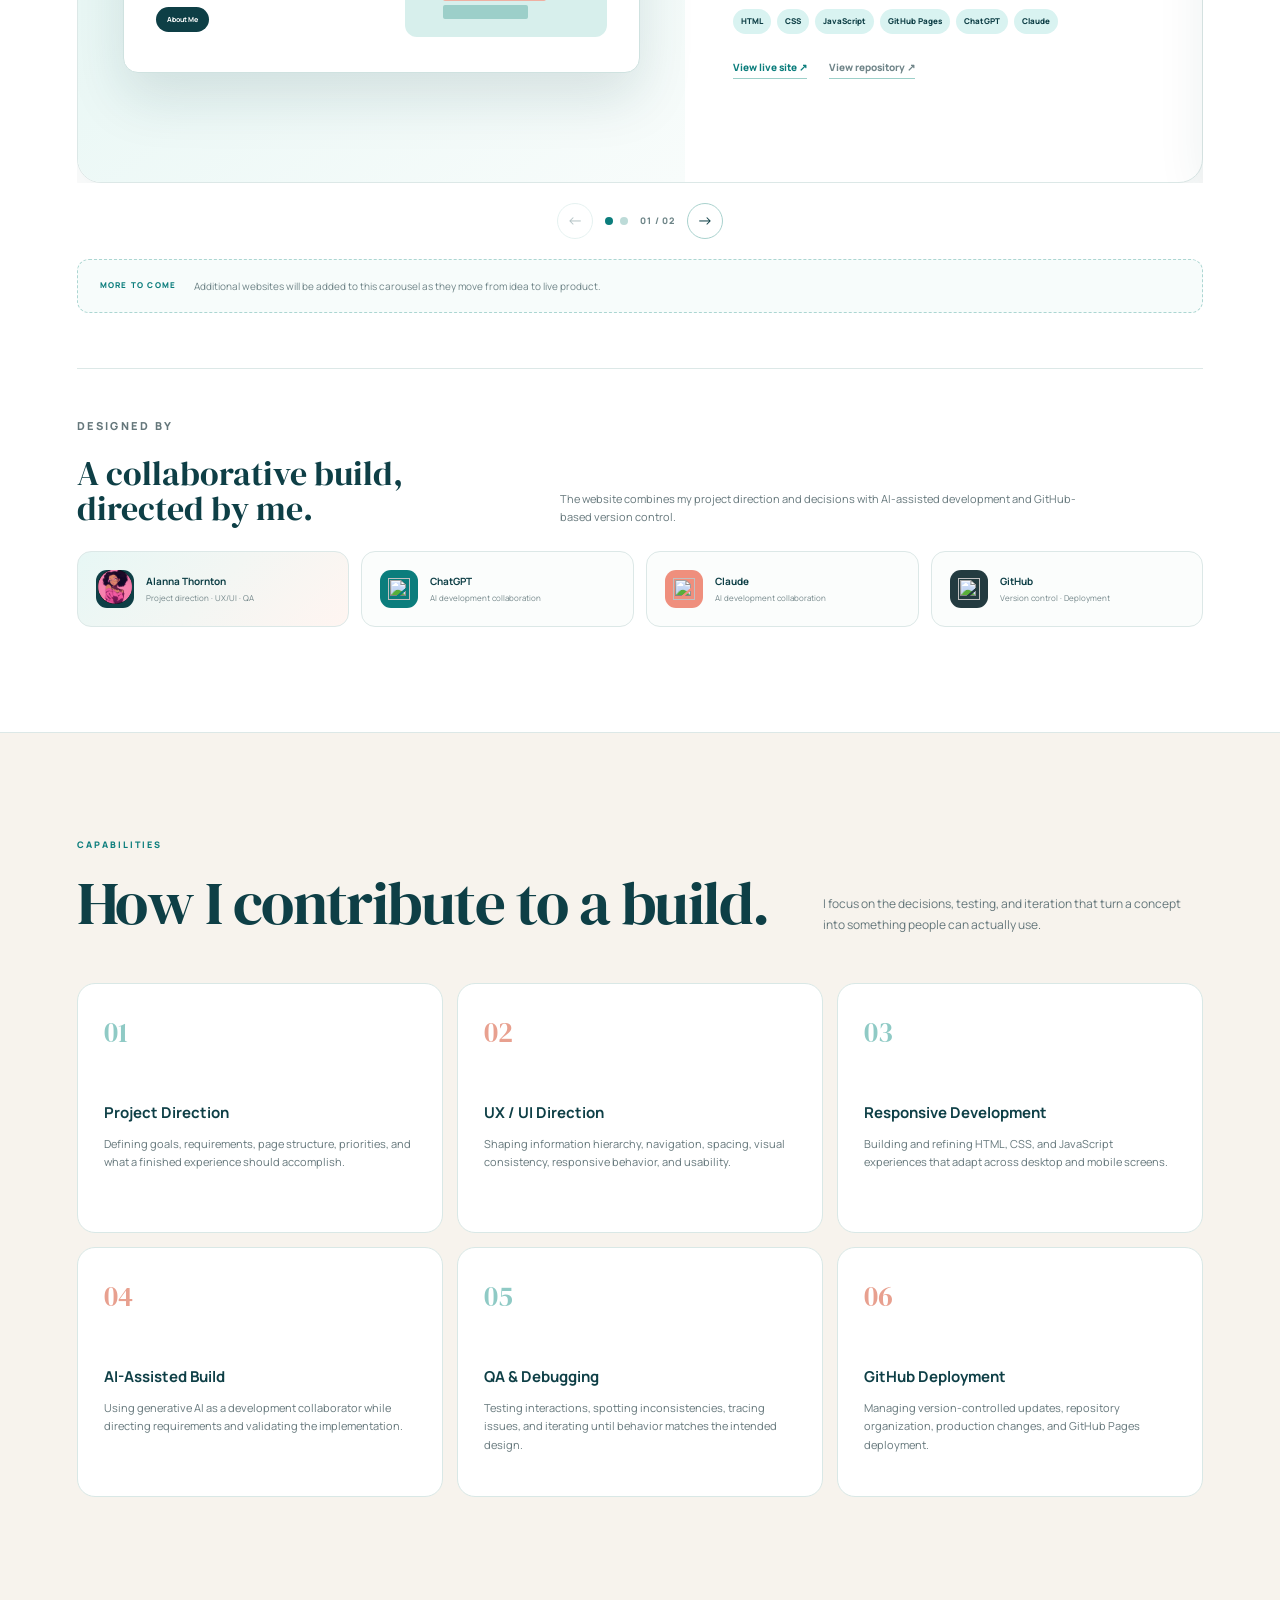
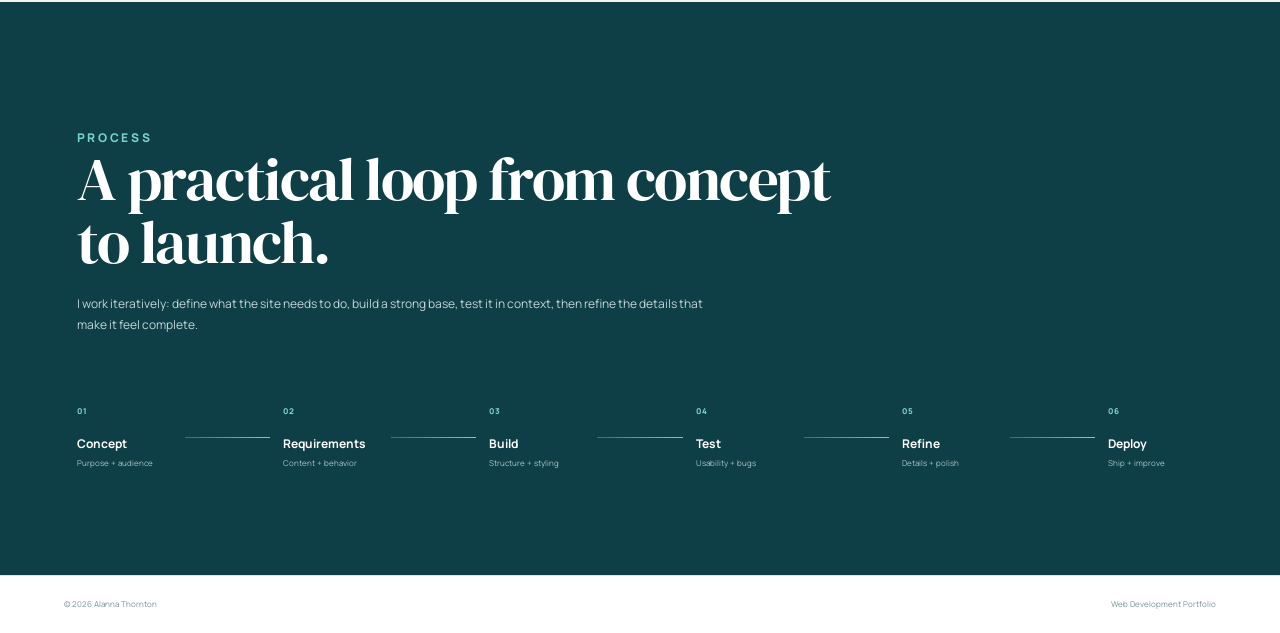
==== commit bddc0ef2: "Use local JPEG personal icon" ====
--- a/index.html
+++ b/index.html
@@ -11,11 +11,11 @@
   <link rel="preconnect" href="https://fonts.googleapis.com">
   <link rel="preconnect" href="https://fonts.gstatic.com" crossorigin>
   <link href="https://fonts.googleapis.com/css2?family=DM+Serif+Display&family=Manrope:wght@400;500;600;700;800&display=swap" rel="stylesheet">
-  <link rel="stylesheet" href="styles.css?v=10">
+  <link rel="stylesheet" href="styles.css?v=12">
   <script src="language.js?v=4" defer></script>
-  <script src="script.js?v=6" defer></script>
+  <script src="script.js?v=7" defer></script>
 </head>
-<body id="top" data-site-theme="analytics">
+<body id="top">
   <a class="skip-link" href="#main" data-i18n="skip">Skip to content</a>
 
   <header class="site-header">
@@ -66,7 +66,7 @@
         </div>
       </div>
 
-      <div class="hero-visual reveal" aria-hidden="true">
+      <div class="hero-visual reveal" data-feature-theme="analytics" aria-hidden="true">
         <div class="orb orb-one"></div>
         <div class="orb orb-two"></div>
         <div class="code-card card-back">
@@ -242,7 +242,7 @@
         </div>
         <div class="designed-grid">
           <article class="designed-card personal">
-            <div class="designed-icon"><img class="designed-logo personal-logo" src="https://art4124.github.io/data-analytics-portfolio/icon.WEBP?v=1" alt=""></div>
+            <div class="designed-icon"><img class="designed-logo personal-logo" src="icon.JPEG?v=1" alt=""></div>
             <div><strong>Alanna Thornton</strong><span data-i18n="designedAlanna">Project direction · UX/UI · QA</span></div>
           </article>
           <article class="designed-card">
--- a/styles.css
+++ b/styles.css
@@ -15,45 +15,35 @@
   --shadow:0 24px 70px rgba(13,74,78,.13);
 }
 
-body[data-site-theme="web"]{
-  --ink:#14313a;--deep:#0e3f46;--turquoise:#14a6a4;--turquoise-dark:#0b7d7c;--turquoise-soft:#d9f3f1;--aqua:#bce8e5;--coral:#ef8f7d;--coral-soft:#fde7e0;--sand:#f7f3ed;--cream:#fbfaf7;--muted:#65777b;--line:#dce8e7;--shadow:0 24px 70px rgba(13,74,78,.13);
-  --header-bg:rgba(251,250,247,.92);--hero-bg:linear-gradient(135deg,#fbfaf7 0%,#f5fbfa 58%,#fff4ef 100%);--orb-one:linear-gradient(145deg,#cfeeea,#9fdcd6);--orb-two:#fde7e0;
-  --code-bg:#113f45;--code-text:#d9eeec;--code-keyword:#81d1ca;--code-string:#f4ad9f;--project-preview-bg:linear-gradient(145deg,#dff4f1,#f8fcfb);--preview-art-bg:#d7efec;--preview-border:#95d0cb;--preview-flower:#4db8b0;--personal-card-bg:linear-gradient(135deg,#e7f7f5,#fff5f1);
-}
-body[data-site-theme="analytics"]{
-  --ink:#29242d;--deep:#51345f;--turquoise:#a78bca;--turquoise-dark:#8750a1;--turquoise-soft:#eae1f2;--aqua:#d8cbe2;--coral:#879d84;--coral-soft:#edf2ea;--sand:#faf8f5;--cream:#fcfafd;--muted:#82778a;--line:#e5dee7;--shadow:0 24px 70px rgba(81,52,95,.13);
-  --header-bg:rgba(252,250,253,.92);--hero-bg:linear-gradient(135deg,#fcfafd 0%,#f3ecf7 58%,#f1f5ef 100%);--orb-one:linear-gradient(145deg,#e8dff0,#cdb9d9);--orb-two:#e7eee4;
-  --code-bg:#51345f;--code-text:#eee6f2;--code-keyword:#cbb4d8;--code-string:#b7c9b3;--project-preview-bg:linear-gradient(145deg,#eee6f3,#fbf8fc);--preview-art-bg:#e9e1ed;--preview-border:#cbb8d5;--preview-flower:#a78bca;--personal-card-bg:linear-gradient(135deg,#f0e8f4,#f2f5ef);
-}
-body,.site-header,.hero,.work-section,.capabilities-section,.process-section,footer,.orb-one,.orb-two,.code-card,.brand-mark,.brand-copy small,.btn,.floating-label,.project-slide,.project-preview,.project-window,.project-window-bar,.preview-art,.preview-frame,.preview-books i,.designed-card,.cap-card,.carousel-arrow,.carousel-dot,.tool-row span{
-  transition:background-color .9s ease,background .9s ease,color .9s ease,border-color .9s ease,box-shadow .9s ease;
-}
 *{box-sizing:border-box}
 html{scroll-behavior:smooth}
 body{margin:0;background:var(--cream);color:var(--ink);font-family:Manrope,sans-serif;font-size:16px;line-height:1.6}
 a{color:inherit}
 button,a{font:inherit}
 .skip-link{position:absolute;left:-9999px;top:12px;background:#fff;padding:10px 14px;z-index:1000;border-radius:8px}.skip-link:focus{left:12px}
-.site-header{position:sticky;top:0;z-index:100;min-height:78px;padding:0 clamp(24px,5vw,72px);display:flex;align-items:center;justify-content:space-between;background:var(--header-bg,rgba(251,250,247,.92));backdrop-filter:blur(18px);border-bottom:1px solid var(--line)}
+.site-header{position:sticky;top:0;z-index:100;min-height:78px;padding:0 clamp(24px,5vw,72px);display:flex;align-items:center;justify-content:space-between;background:rgba(251,250,247,.92);backdrop-filter:blur(18px);border-bottom:1px solid var(--line)}
 .brand{display:flex;align-items:center;gap:12px;text-decoration:none}.brand-mark{width:39px;height:39px;border-radius:12px;background:var(--deep);color:#fff;display:grid;place-items:center;font-size:11px;font-weight:800;letter-spacing:.08em;box-shadow:0 7px 18px rgba(14,63,70,.2)}.brand-copy{display:flex;flex-direction:column;line-height:1.1}.brand-copy strong{font-size:13px}.brand-copy small{font-size:8px;letter-spacing:.2em;color:var(--turquoise-dark);margin-top:5px;font-weight:800}
 .site-nav{display:flex;align-items:center;gap:28px}.site-nav>a{font-size:11px;font-weight:700;text-decoration:none;color:#50676c;transition:.2s ease}.site-nav>a:hover{color:var(--turquoise-dark)}.site-nav .nav-contact{border:1px solid #9ed0cc;border-radius:999px;padding:9px 15px;color:var(--deep);background:#fff}.site-nav .nav-contact:hover{background:var(--turquoise-soft)}
 .menu-toggle{display:none;background:none;border:0;padding:8px;cursor:pointer}.menu-toggle span{display:block;width:22px;height:2px;background:var(--deep);margin:4px 0}
 .language-switcher{position:relative;display:flex;align-items:center}.language-toggle{position:relative;width:25px;height:20px;padding:0;border:0;background:transparent;cursor:pointer}.lang-glyph{position:absolute;display:flex;align-items:center;justify-content:center;font-family:Manrope,sans-serif;font-weight:800;line-height:1}.lang-a{left:0;top:1px;width:16px;height:17px;border-radius:4px;background:var(--deep);color:#fff;font-size:10px;z-index:2}.lang-char{left:12px;top:5px;width:13px;height:13px;border:1.1px solid var(--deep);border-radius:3px;background:#fff;color:var(--deep);font-size:7px;z-index:1}.language-toggle:hover .lang-a,.language-toggle:focus-visible .lang-a{background:var(--turquoise-dark)}.language-toggle:focus-visible{outline:2px solid var(--turquoise);outline-offset:3px;border-radius:4px}.language-menu{position:absolute;top:calc(100% + 12px);left:0;z-index:120;min-width:145px;padding:7px;background:#fff;border:1px solid var(--line);border-radius:10px;box-shadow:0 14px 32px rgba(14,63,70,.14);opacity:0;visibility:hidden;pointer-events:none;transform:translateY(-5px);transition:.18s ease}.language-switcher.open .language-menu{opacity:1;visibility:visible;pointer-events:auto;transform:none}.language-menu button{width:100%;border:0;background:transparent;border-radius:7px;padding:9px 10px;text-align:left;font:600 12px/1.2 Manrope,sans-serif;color:#3d595e;cursor:pointer}.language-menu button:hover,.language-menu button:focus-visible{background:var(--turquoise-soft);outline:none}.language-menu button.active{background:#cdebe8;color:var(--deep);font-weight:800}
-.hero{min-height:calc(100vh - 78px);display:grid;grid-template-columns:minmax(0,1fr) minmax(420px,.9fr);align-items:center;gap:4vw;padding:clamp(65px,8vw,115px) clamp(24px,6vw,92px);overflow:hidden;background:var(--hero-bg,linear-gradient(135deg,#fbfaf7 0%,#f5fbfa 58%,#fff4ef 100%))}.hero-copy{max-width:700px}.eyebrow,.section-kicker{font-size:9px;font-weight:800;letter-spacing:.22em;color:var(--turquoise-dark);margin:0 0 20px}.eyebrow{display:flex;align-items:center;gap:10px}.eyebrow span{width:28px;height:1px;background:var(--turquoise)}
+.hero{min-height:calc(100vh - 78px);display:grid;grid-template-columns:minmax(0,1fr) minmax(420px,.9fr);align-items:center;gap:4vw;padding:clamp(65px,8vw,115px) clamp(24px,6vw,92px);overflow:hidden;background:linear-gradient(135deg,#fbfaf7 0%,#f5fbfa 58%,#fff4ef 100%)}.hero-copy{max-width:700px}.eyebrow,.section-kicker{font-size:9px;font-weight:800;letter-spacing:.22em;color:var(--turquoise-dark);margin:0 0 20px}.eyebrow{display:flex;align-items:center;gap:10px}.eyebrow span{width:28px;height:1px;background:var(--turquoise)}
 .hero h1{font-family:"DM Serif Display",serif;font-weight:400;font-size:clamp(54px,6.8vw,92px);line-height:.95;letter-spacing:-.035em;color:var(--deep);margin:0 0 28px}.hero h1 em{font-style:italic;color:var(--turquoise-dark)}.hero-text{max-width:620px;font-size:16px;line-height:1.75;color:var(--muted);margin:0 0 30px}.hero-actions{display:flex;gap:12px;flex-wrap:wrap}
 .btn{display:inline-flex;align-items:center;justify-content:center;gap:9px;min-height:46px;padding:0 19px;border-radius:999px;text-decoration:none;font-size:11px;font-weight:800;transition:.2s ease}.btn-primary{background:var(--deep);color:#fff;box-shadow:0 10px 24px rgba(14,63,70,.2)}.btn-primary:hover{transform:translateY(-2px);background:#12545c}.btn-secondary{border:1px solid #a7cfcb;color:var(--deep);background:rgba(255,255,255,.78)}.btn-secondary:hover{border-color:var(--turquoise);background:#fff}
 .hero-meta{display:flex;gap:38px;margin-top:48px;padding-top:24px;border-top:1px solid var(--line);max-width:600px}.hero-meta div{display:flex;flex-direction:column}.hero-meta strong{font-family:"DM Serif Display",serif;font-size:23px;color:var(--deep);font-weight:400}.hero-meta span{font-size:9px;color:#71868a;font-weight:700;letter-spacing:.05em;margin-top:2px}
-.hero-visual{position:relative;min-height:600px;display:grid;place-items:center}.orb{position:absolute;border-radius:50%;filter:blur(1px)}.orb-one{width:390px;height:390px;background:var(--orb-one,linear-gradient(145deg,#cfeeea,#9fdcd6));right:3%;top:12%}.orb-two{width:190px;height:190px;background:var(--orb-two,var(--coral-soft));left:4%;bottom:6%;opacity:.95}.browser-card{position:relative;width:min(520px,88%);background:#fff;border:1px solid var(--feature-border,#d2e4e2);border-radius:18px;box-shadow:var(--shadow);overflow:hidden;transform:rotate(-1.5deg);z-index:3;--feature-deep:#0e3f46;--feature-accent:#0b7d7c;--feature-soft:#d9f3f1;--feature-border:#d2e4e2;--feature-bg:#f4fbfa;transition:border-color .9s ease}
+.hero-visual{position:relative;min-height:600px;display:grid;place-items:center;--visual-orb-one:linear-gradient(145deg,#cfeeea,#9fdcd6);--visual-orb-two:#fde7e0;--visual-code-bg:#113f45;--visual-code-text:#d9eeec;--visual-code-keyword:#81d1ca;--visual-code-string:#f4ad9f;--visual-label:#0b7d7c;--visual-label-border:#dce8e7}
+.hero-visual[data-feature-theme="analytics"]{--visual-orb-one:linear-gradient(145deg,#e8dff0,#cdb9d9);--visual-orb-two:#e7eee4;--visual-code-bg:#51345f;--visual-code-text:#eee6f2;--visual-code-keyword:#cbb4d8;--visual-code-string:#b7c9b3;--visual-label:#8750a1;--visual-label-border:#e5dee7}
+.hero-visual[data-feature-theme="web"]{--visual-orb-one:linear-gradient(145deg,#cfeeea,#9fdcd6);--visual-orb-two:#fde7e0;--visual-code-bg:#113f45;--visual-code-text:#d9eeec;--visual-code-keyword:#81d1ca;--visual-code-string:#f4ad9f;--visual-label:#0b7d7c;--visual-label-border:#dce8e7}
+.hero-visual .orb,.hero-visual .code-card,.hero-visual .floating-label{transition:background .9s ease,background-color .9s ease,color .9s ease,border-color .9s ease,box-shadow .9s ease}.orb{position:absolute;border-radius:50%;filter:blur(1px)}.orb-one{width:390px;height:390px;background:var(--visual-orb-one,linear-gradient(145deg,#cfeeea,#9fdcd6));right:3%;top:12%}.orb-two{width:190px;height:190px;background:var(--visual-orb-two,var(--coral-soft));left:4%;bottom:6%;opacity:.95}.browser-card{position:relative;width:min(520px,88%);background:#fff;border:1px solid var(--feature-border,#d2e4e2);border-radius:18px;box-shadow:var(--shadow);overflow:hidden;transform:rotate(-1.5deg);z-index:3;--feature-deep:#0e3f46;--feature-accent:#0b7d7c;--feature-soft:#d9f3f1;--feature-border:#d2e4e2;--feature-bg:#f4fbfa;transition:border-color .9s ease}
 .browser-card[data-feature-theme="analytics"]{--feature-deep:#51345F;--feature-accent:#8750A1;--feature-soft:#EAE1F2;--feature-border:#ded2e3;--feature-bg:#faf6fc}
 .browser-card[data-feature-theme="web"]{--feature-deep:#0e3f46;--feature-accent:#0b7d7c;--feature-soft:#d9f3f1;--feature-border:#d2e4e2;--feature-bg:#f4fbfa}.browser-top{height:45px;display:flex;align-items:center;padding:0 14px;border-bottom:1px solid var(--feature-border,#e4eeee);background:#f9fcfb;transition:border-color .9s ease}.browser-dots{display:flex;gap:5px}.browser-dots i,.code-dots i{width:7px;height:7px;border-radius:50%;background:#a9d7d3}.browser-card .browser-dots i{background:var(--feature-soft);transition:background-color .9s ease}.browser-url{margin:auto;font-size:8px;color:#789094;background:#fff;border:1px solid #e0ecea;padding:5px 25px;border-radius:999px}.browser-body{padding:30px 33px 38px;background:linear-gradient(135deg,#fff,var(--feature-bg,#f4fbfa));transition:background .9s ease}.browser-body.featured-projects{position:relative;min-height:330px}.hero-project-preview{position:absolute;inset:30px 33px 38px;opacity:0;visibility:hidden;transition:opacity .9s ease,visibility .9s ease;pointer-events:none}.hero-project-preview.active{opacity:1;visibility:visible;pointer-events:auto}.mini-nav{display:flex;justify-content:space-between;align-items:center;font-size:7px;color:#627d81;margin-bottom:55px}.mini-nav b{font-size:8px;color:var(--feature-deep,var(--deep));letter-spacing:.08em;transition:color .9s ease}.mini-kicker{font-size:7px;font-weight:800;letter-spacing:.14em;color:var(--feature-accent,var(--turquoise-dark));margin:0 0 10px;transition:color .9s ease}.browser-body h2{font-family:"DM Serif Display",serif;color:var(--feature-deep,var(--deep));font-weight:400;font-size:37px;line-height:1;margin:0 0 13px;transition:color .9s ease}.mini-copy{font-size:9px;color:#718388;max-width:230px}.mini-pills{display:flex;gap:5px;margin-top:18px}.mini-pills span{font-size:7px;font-weight:700;color:var(--feature-deep,var(--deep));background:var(--feature-soft,var(--turquoise-soft));padding:5px 7px;border-radius:999px;transition:color .9s ease,background-color .9s ease}
-.code-card{position:absolute;width:270px;padding:18px 20px;border-radius:14px;background:var(--code-bg,#113f45);color:var(--code-text,#d9eeec);box-shadow:0 18px 40px rgba(13,61,66,.2);font:10px/1.8 ui-monospace,SFMono-Regular,Menlo,monospace;z-index:1}.code-card span{color:var(--code-keyword,#81d1ca)}.code-card b{color:var(--code-string,#f4ad9f);font-weight:500}.code-dots{display:flex;gap:5px;margin-bottom:13px}.card-back{left:-1%;top:8%;transform:rotate(-8deg)}.floating-label{position:absolute;background:#fff;border:1px solid var(--line);border-radius:999px;padding:8px 13px;font-size:8px;font-weight:800;color:var(--turquoise-dark);box-shadow:0 10px 25px rgba(14,63,70,.1);z-index:5}.label-one{right:0;top:19%}.label-two{left:4%;bottom:18%;color:#bc654f;border-color:#f4c7bc}
+.code-card{position:absolute;width:270px;padding:18px 20px;border-radius:14px;background:var(--visual-code-bg,#113f45);color:var(--visual-code-text,#d9eeec);box-shadow:0 18px 40px rgba(13,61,66,.2);font:10px/1.8 ui-monospace,SFMono-Regular,Menlo,monospace;z-index:1}.code-card span{color:var(--visual-code-keyword,#81d1ca)}.code-card b{color:var(--visual-code-string,#f4ad9f);font-weight:500}.code-dots{display:flex;gap:5px;margin-bottom:13px}.card-back{left:-1%;top:8%;transform:rotate(-8deg)}.floating-label{position:absolute;background:#fff;border:1px solid var(--visual-label-border,var(--line));border-radius:999px;padding:8px 13px;font-size:8px;font-weight:800;color:var(--visual-label,var(--turquoise-dark));box-shadow:0 10px 25px rgba(14,63,70,.1);z-index:5}.label-one{right:0;top:19%}.label-two{left:4%;bottom:18%}.hero-visual[data-feature-theme="web"] .label-two{color:#bc654f;border-color:#f4c7bc}
 .section{padding:105px clamp(24px,6vw,92px)}.section-heading{display:flex;align-items:end;justify-content:space-between;gap:50px;margin-bottom:48px}.section-heading>div{max-width:700px}.section-heading h2,.process-intro h2,.about-panel h2,.contact-intro h1{font-family:"DM Serif Display",serif;font-weight:400;color:var(--deep);font-size:clamp(38px,4.8vw,62px);line-height:1.02;letter-spacing:-.025em;margin:0}.section-heading>p{max-width:380px;font-size:12px;color:var(--muted);line-height:1.7;margin:0}
 .work-section{background:#fff;border-top:1px solid var(--line);border-bottom:1px solid var(--line)}.project-carousel{position:relative}.carousel-viewport{overflow:hidden}.carousel-track{display:flex;transition:transform .45s ease}.project-slide{flex:0 0 100%;display:grid;grid-template-columns:minmax(0,1.08fr) minmax(360px,.92fr);border:1px solid var(--line);border-radius:24px;overflow:hidden;background:#fff;box-shadow:0 15px 50px rgba(14,63,70,.08)}
 .carousel-arrow{width:36px;height:36px;border-radius:50%;border:1px solid #a9d2ce;background:#fff;color:var(--deep);font-size:16px;cursor:pointer;transition:.2s ease}.carousel-arrow:hover:not(:disabled){background:var(--turquoise-soft);border-color:var(--turquoise);transform:translateY(-2px)}.carousel-arrow:disabled{opacity:.3;cursor:not-allowed}.carousel-footer{display:flex;align-items:center;justify-content:center;gap:12px;margin-top:20px}.carousel-dots{display:flex;gap:7px}.carousel-dot{width:8px;height:8px;padding:0;border:0;border-radius:50%;background:#bddbd8;cursor:pointer}.carousel-dot.active{background:var(--turquoise-dark)}.carousel-count{font-size:9px;font-weight:800;color:#6d8487;letter-spacing:.08em}
-.project-preview{min-height:560px;background:var(--project-preview-bg,linear-gradient(145deg,#dff4f1,#f8fcfb));display:flex;align-items:center;justify-content:center;padding:45px}.project-window{width:min(610px,100%);background:#fff;border:1px solid #cfe2e0;border-radius:15px;box-shadow:0 25px 55px rgba(14,63,70,.13);overflow:hidden}.project-window-bar{height:42px;display:flex;align-items:center;justify-content:space-between;padding:0 14px;border-bottom:1px solid #e1eceb;background:#f8fbfb}.project-window-bar div{display:flex;gap:5px}.project-window-bar i{width:7px;height:7px;border-radius:50%;background:#a9d7d3}.project-window-bar span{font-size:7px;color:#789094}.project-window-body{padding:30px 32px 35px}.preview-kicker{font-size:6px;font-weight:800;letter-spacing:.15em;color:var(--turquoise-dark);margin:0 0 35px}.preview-grid{display:grid;grid-template-columns:1.05fr .95fr;gap:25px;align-items:center}.preview-grid h3{font-family:"DM Serif Display",serif;font-weight:400;font-size:35px;line-height:1;color:var(--deep);margin:0 0 12px}.preview-grid p{font-size:8px;line-height:1.65;color:#6e8286;margin:0 0 15px}.preview-button{display:inline-flex;background:var(--deep);color:#fff;font-size:7px;font-weight:700;padding:7px 11px;border-radius:999px}.preview-art{position:relative;min-height:195px;border-radius:12px;background:var(--preview-art-bg,#d7efec);overflow:hidden}.flower{position:absolute;font-size:80px;color:var(--preview-flower,#4db8b0);left:15px;top:0;transform:rotate(-10deg)}.preview-frame{position:absolute;right:19px;top:24px;background:#fff;border:6px solid var(--preview-border,#95d0cb);padding:16px 18px;text-align:center;font-size:8px;line-height:1.35;letter-spacing:.13em;color:var(--deep);font-weight:800}.preview-books{position:absolute;bottom:18px;left:38px;right:38px}.preview-books i{display:block;height:14px;border-radius:2px;margin-top:4px;background:#45aaa5}.preview-books i:nth-child(2){background:#efb0a2;width:82%}.preview-books i:nth-child(3){background:#9ccfc9;width:68%}
+.project-preview{min-height:560px;background:linear-gradient(145deg,#dff4f1,#f8fcfb);display:flex;align-items:center;justify-content:center;padding:45px}.project-window{width:min(610px,100%);background:#fff;border:1px solid #cfe2e0;border-radius:15px;box-shadow:0 25px 55px rgba(14,63,70,.13);overflow:hidden}.project-window-bar{height:42px;display:flex;align-items:center;justify-content:space-between;padding:0 14px;border-bottom:1px solid #e1eceb;background:#f8fbfb}.project-window-bar div{display:flex;gap:5px}.project-window-bar i{width:7px;height:7px;border-radius:50%;background:#a9d7d3}.project-window-bar span{font-size:7px;color:#789094}.project-window-body{padding:30px 32px 35px}.preview-kicker{font-size:6px;font-weight:800;letter-spacing:.15em;color:var(--turquoise-dark);margin:0 0 35px}.preview-grid{display:grid;grid-template-columns:1.05fr .95fr;gap:25px;align-items:center}.preview-grid h3{font-family:"DM Serif Display",serif;font-weight:400;font-size:35px;line-height:1;color:var(--deep);margin:0 0 12px}.preview-grid p{font-size:8px;line-height:1.65;color:#6e8286;margin:0 0 15px}.preview-button{display:inline-flex;background:var(--deep);color:#fff;font-size:7px;font-weight:700;padding:7px 11px;border-radius:999px}.preview-art{position:relative;min-height:195px;border-radius:12px;background:#d7efec;overflow:hidden}.flower{position:absolute;font-size:80px;color:#4db8b0;left:15px;top:0;transform:rotate(-10deg)}.preview-frame{position:absolute;right:19px;top:24px;background:#fff;border:6px solid #95d0cb;padding:16px 18px;text-align:center;font-size:8px;line-height:1.35;letter-spacing:.13em;color:var(--deep);font-weight:800}.preview-books{position:absolute;bottom:18px;left:38px;right:38px}.preview-books i{display:block;height:14px;border-radius:2px;margin-top:4px;background:#45aaa5}.preview-books i:nth-child(2){background:#efb0a2;width:82%}.preview-books i:nth-child(3){background:#9ccfc9;width:68%}
 .project-details{padding:48px}.project-topline{display:flex;justify-content:space-between;align-items:center;margin-bottom:26px}.project-number{font-size:9px;letter-spacing:.17em;font-weight:800;color:var(--turquoise-dark)}.status{font-size:8px;letter-spacing:.12em;font-weight:800;color:#116c68;background:#d8f2ef;border-radius:999px;padding:6px 9px}.project-details h3{font-family:"DM Serif Display",serif;font-size:39px;line-height:1.05;font-weight:400;color:var(--deep);margin:0 0 10px}.project-role{font-size:10px!important;font-weight:800;color:#35817e!important;line-height:1.55!important;margin-bottom:20px!important}.project-details>p{font-size:12px;line-height:1.75;color:var(--muted);margin:0 0 22px}.project-highlights{display:grid;grid-template-columns:1fr 1fr;gap:8px;margin-bottom:22px}.project-highlights span{padding:10px 11px;border:1px solid var(--line);background:#fbfdfc;border-radius:9px;font-size:9px;font-weight:600;color:#4f696d}.tool-row{display:flex;gap:6px;flex-wrap:wrap;margin-bottom:25px}.tool-row span{font-size:8px;font-weight:800;color:var(--deep);background:var(--turquoise-soft);padding:6px 8px;border-radius:999px}.project-actions{display:flex;gap:22px;flex-wrap:wrap}.text-link{font-size:10px;font-weight:800;color:var(--turquoise-dark);text-decoration:none;border-bottom:1px solid #9ccfc9;padding-bottom:3px}.text-link:hover{color:var(--deep)}.text-link.muted{color:#708589}
 .coming-next{margin-top:20px;display:flex;gap:18px;align-items:center;padding:18px 22px;border:1px dashed #acd6d2;border-radius:12px;background:#f7fcfb}.coming-next span{font-size:8px;letter-spacing:.15em;font-weight:800;color:var(--turquoise-dark)}.coming-next p{font-size:10px;color:#6f8487;margin:0}
-.designed-section{margin-top:55px;padding-top:48px;border-top:1px solid var(--line)}.designed-heading{display:grid;grid-template-columns:minmax(0,.8fr) minmax(0,1.2fr);gap:20px 55px;align-items:end;margin-bottom:24px}.designed-heading .section-kicker{grid-column:1/-1;margin-bottom:0}.designed-heading h3{font-family:"DM Serif Display",serif;font-size:34px;line-height:1.05;font-weight:400;color:var(--deep);margin:0}.designed-heading>p{font-size:11px;color:var(--muted);line-height:1.7;margin:0;max-width:520px}.designed-grid{display:grid;grid-template-columns:repeat(4,1fr);gap:12px}.designed-card{display:flex;align-items:center;gap:12px;border:1px solid var(--line);border-radius:14px;padding:18px;background:#fbfdfc}.designed-card.personal{background:var(--personal-card-bg,linear-gradient(135deg,#e7f7f5,#fff5f1))}.designed-icon{width:38px;height:38px;flex:0 0 38px;border-radius:11px;background:var(--deep);color:#fff;display:grid;place-items:center;font-size:9px;font-weight:800}.designed-logo{width:22px;height:22px;display:block;object-fit:contain}.designed-card.personal .designed-icon{overflow:hidden;border-radius:11px;background:var(--deep)}.designed-logo.personal-logo{width:30px;height:30px;object-fit:cover;object-position:center 36%;transform:scale(1.15) translateY(-2px);transform-origin:center;border-radius:50%}.designed-card:nth-child(2) .designed-icon{background:var(--turquoise-dark)}.designed-card:nth-child(3) .designed-icon{background:var(--coral)}.designed-card:nth-child(4) .designed-icon{background:#233b40}.designed-card div:last-child{display:flex;flex-direction:column}.designed-card strong{font-size:10px;color:var(--deep)}.designed-card span{font-size:8px;color:#74878a;margin-top:3px}
+.designed-section{margin-top:55px;padding-top:48px;border-top:1px solid var(--line)}.designed-heading{display:grid;grid-template-columns:minmax(0,.8fr) minmax(0,1.2fr);gap:20px 55px;align-items:end;margin-bottom:24px}.designed-heading .section-kicker{grid-column:1/-1;margin-bottom:0}.designed-heading h3{font-family:"DM Serif Display",serif;font-size:34px;line-height:1.05;font-weight:400;color:var(--deep);margin:0}.designed-heading>p{font-size:11px;color:var(--muted);line-height:1.7;margin:0;max-width:520px}.designed-grid{display:grid;grid-template-columns:repeat(4,1fr);gap:12px}.designed-card{display:flex;align-items:center;gap:12px;border:1px solid var(--line);border-radius:14px;padding:18px;background:#fbfdfc}.designed-card.personal{background:linear-gradient(135deg,#e7f7f5,#fff5f1)}.designed-icon{width:38px;height:38px;flex:0 0 38px;border-radius:11px;background:var(--deep);color:#fff;display:grid;place-items:center;font-size:9px;font-weight:800}.designed-logo{width:22px;height:22px;display:block;object-fit:contain}.designed-card.personal .designed-icon{overflow:hidden;border-radius:11px;background:var(--deep)}.designed-logo.personal-logo{width:30px;height:30px;object-fit:cover;object-position:center 36%;transform:scale(1.15) translateY(-2px);transform-origin:center;border-radius:50%}.designed-card:nth-child(2) .designed-icon{background:var(--turquoise-dark)}.designed-card:nth-child(3) .designed-icon{background:var(--coral)}.designed-card:nth-child(4) .designed-icon{background:#233b40}.designed-card div:last-child{display:flex;flex-direction:column}.designed-card strong{font-size:10px;color:var(--deep)}.designed-card span{font-size:8px;color:#74878a;margin-top:3px}
 .capabilities-section{background:var(--sand)}.capability-grid{display:grid;grid-template-columns:repeat(3,1fr);gap:14px}.cap-card{min-height:250px;padding:26px;border:1px solid #d9e8e6;border-radius:18px;background:#fff;transition:.25s ease}.cap-card:hover{transform:translateY(-4px);box-shadow:0 15px 36px rgba(14,63,70,.08);border-color:#aed9d5}.cap-number{font-family:"DM Serif Display",serif;font-size:28px;color:#8fcac5}.cap-card:nth-child(2n) .cap-number{color:#e8a08f}.cap-card h3{font-size:15px;color:var(--deep);margin:46px 0 10px}.cap-card p{font-size:11px;line-height:1.7;color:var(--muted);margin:0}
 .process-section{background:var(--deep);color:#fff}.process-intro{max-width:760px}.process-intro .section-kicker{color:#78d0ca}.process-intro h2{color:#fff}.process-intro>p{font-size:12px;line-height:1.75;color:#c1d5d6;max-width:650px;margin:20px 0 0}.process-track{display:grid;grid-template-columns:auto 1fr auto 1fr auto 1fr auto 1fr auto 1fr auto;align-items:center;margin-top:70px}.process-step{display:flex;flex-direction:column;min-width:95px}.process-step span{font-size:8px;letter-spacing:.12em;color:#7ed2cc;font-weight:800;margin-bottom:16px}.process-step strong{font-size:12px;margin-bottom:4px}.process-step small{font-size:8px;color:#a9c3c5}.process-line{height:1px;background:linear-gradient(90deg,#426c70,#7ccbc5);margin:0 13px}
 .about-section{background:#fff}.about-panel{display:grid;grid-template-columns:1fr 1fr;gap:9vw;padding:65px 0;border-top:1px solid var(--line);border-bottom:1px solid var(--line)}.about-copy p{font-size:13px;line-height:1.85;color:var(--muted);margin:0 0 16px}.about-copy .text-link{display:inline-block;margin-top:6px}
@@ -61,6 +51,6 @@
 .contact-page{min-height:calc(100vh - 78px);padding:78px clamp(24px,6vw,92px) 90px;background:linear-gradient(135deg,#f8fcfb,#fff7f3)}.contact-intro{max-width:760px;margin-bottom:38px}.contact-intro .section-kicker{margin-bottom:14px}.contact-intro h1{font-size:clamp(44px,5.6vw,70px);margin:0 0 16px}.contact-intro>p{max-width:680px;font-size:14px;line-height:1.75;color:var(--muted);margin:0}.contact-grid{display:grid;grid-template-columns:repeat(2,minmax(0,1fr));gap:16px;max-width:930px}.contact-card{border:1px solid var(--line);border-radius:16px;padding:25px;background:#fff;min-height:160px;display:flex;flex-direction:column;align-items:flex-start;box-shadow:0 9px 25px rgba(14,63,70,.04)}.contact-card>span{font-size:9px;font-weight:800;letter-spacing:.12em;text-transform:uppercase;color:var(--turquoise-dark);margin-bottom:10px}.contact-card>a{font-family:"DM Serif Display",serif;font-size:20px;line-height:1.25;color:var(--deep);text-decoration:none;overflow-wrap:anywhere}.contact-card>a:hover,.contact-card>a:focus-visible{color:var(--turquoise-dark);text-decoration:underline}.contact-card>p{font-size:10px;line-height:1.65;color:#74878a;margin:10px 0 0}.contact-actions{display:flex;gap:12px;flex-wrap:wrap;margin-top:34px}
 .reveal{opacity:0;transform:translateY(18px);transition:opacity .65s ease,transform .65s ease}.reveal.visible{opacity:1;transform:none}
 @media(max-width:1050px){.hero{grid-template-columns:1fr;min-height:auto}.hero-copy{max-width:760px}.hero-visual{min-height:520px}.project-slide{grid-template-columns:1fr}.project-preview{min-height:460px}.designed-grid{grid-template-columns:repeat(2,1fr)}.capability-grid{grid-template-columns:repeat(2,1fr)}.process-track{grid-template-columns:repeat(3,1fr);gap:30px}.process-line{display:none}}
-@media(max-width:760px){.site-header{min-height:68px}.menu-toggle{display:block}.site-nav{display:none;position:absolute;top:68px;left:0;right:0;background:var(--cream);border-bottom:1px solid var(--line);padding:18px 24px 24px;flex-direction:column;align-items:flex-start;gap:15px}.site-nav.open{display:flex}.site-nav .nav-contact{padding:8px 13px}.language-menu{left:0}.hero{padding-top:70px;grid-template-columns:1fr}.hero h1{font-size:clamp(49px,15vw,68px)}.hero-visual{min-height:420px;margin-top:5px}.browser-card{width:94%}.card-back{width:220px}.floating-label{display:none}.hero-meta{gap:20px;justify-content:space-between}.section{padding-top:80px;padding-bottom:80px}.section-heading{display:block}.section-heading>p{margin-top:18px}.project-carousel{display:block}.carousel-arrow{position:static}.project-preview{min-height:350px;padding:22px}.project-details{padding:28px 24px}.project-highlights{grid-template-columns:1fr}.designed-heading{grid-template-columns:1fr;gap:12px}.designed-grid{grid-template-columns:1fr 1fr}.capability-grid{grid-template-columns:1fr}.cap-card{min-height:210px}.cap-card h3{margin-top:30px}.process-track{grid-template-columns:repeat(2,1fr)}.about-panel{grid-template-columns:1fr;gap:35px}.contact-grid{grid-template-columns:1fr}footer{flex-direction:column;gap:5px}}
+@media(max-width:760px){.site-header{min-height:68px}.menu-toggle{display:block}.site-nav{display:none;position:absolute;top:68px;left:0;right:0;background:#fbfaf7;border-bottom:1px solid var(--line);padding:18px 24px 24px;flex-direction:column;align-items:flex-start;gap:15px}.site-nav.open{display:flex}.site-nav .nav-contact{padding:8px 13px}.language-menu{left:0}.hero{padding-top:70px;grid-template-columns:1fr}.hero h1{font-size:clamp(49px,15vw,68px)}.hero-visual{min-height:420px;margin-top:5px}.browser-card{width:94%}.card-back{width:220px}.floating-label{display:none}.hero-meta{gap:20px;justify-content:space-between}.section{padding-top:80px;padding-bottom:80px}.section-heading{display:block}.section-heading>p{margin-top:18px}.project-carousel{display:block}.carousel-arrow{position:static}.project-preview{min-height:350px;padding:22px}.project-details{padding:28px 24px}.project-highlights{grid-template-columns:1fr}.designed-heading{grid-template-columns:1fr;gap:12px}.designed-grid{grid-template-columns:1fr 1fr}.capability-grid{grid-template-columns:1fr}.cap-card{min-height:210px}.cap-card h3{margin-top:30px}.process-track{grid-template-columns:repeat(2,1fr)}.about-panel{grid-template-columns:1fr;gap:35px}.contact-grid{grid-template-columns:1fr}footer{flex-direction:column;gap:5px}}
 @media(max-width:480px){.brand-copy small{display:none}.hero{padding-left:20px;padding-right:20px}.hero-text{font-size:14px}.hero-meta{flex-wrap:wrap}.hero-meta div{min-width:85px}.browser-body{padding:25px 23px 30px}.browser-body.featured-projects{min-height:300px}.hero-project-preview{inset:25px 23px 30px}.mini-nav{margin-bottom:40px}.browser-body h2{font-size:31px}.code-card{display:none}.project-preview{padding:15px}.project-window-body{padding:24px 22px 28px}.preview-grid{grid-template-columns:1fr}.preview-art{display:none}.designed-grid{grid-template-columns:1fr}.process-track{grid-template-columns:1fr}.contact-page{padding-left:20px;padding-right:20px}}
 @media(prefers-reduced-motion:reduce){html{scroll-behavior:auto}.reveal{opacity:1;transform:none;transition:none}.hero-project-preview{transition:none}*{transition-duration:.01ms!important}}
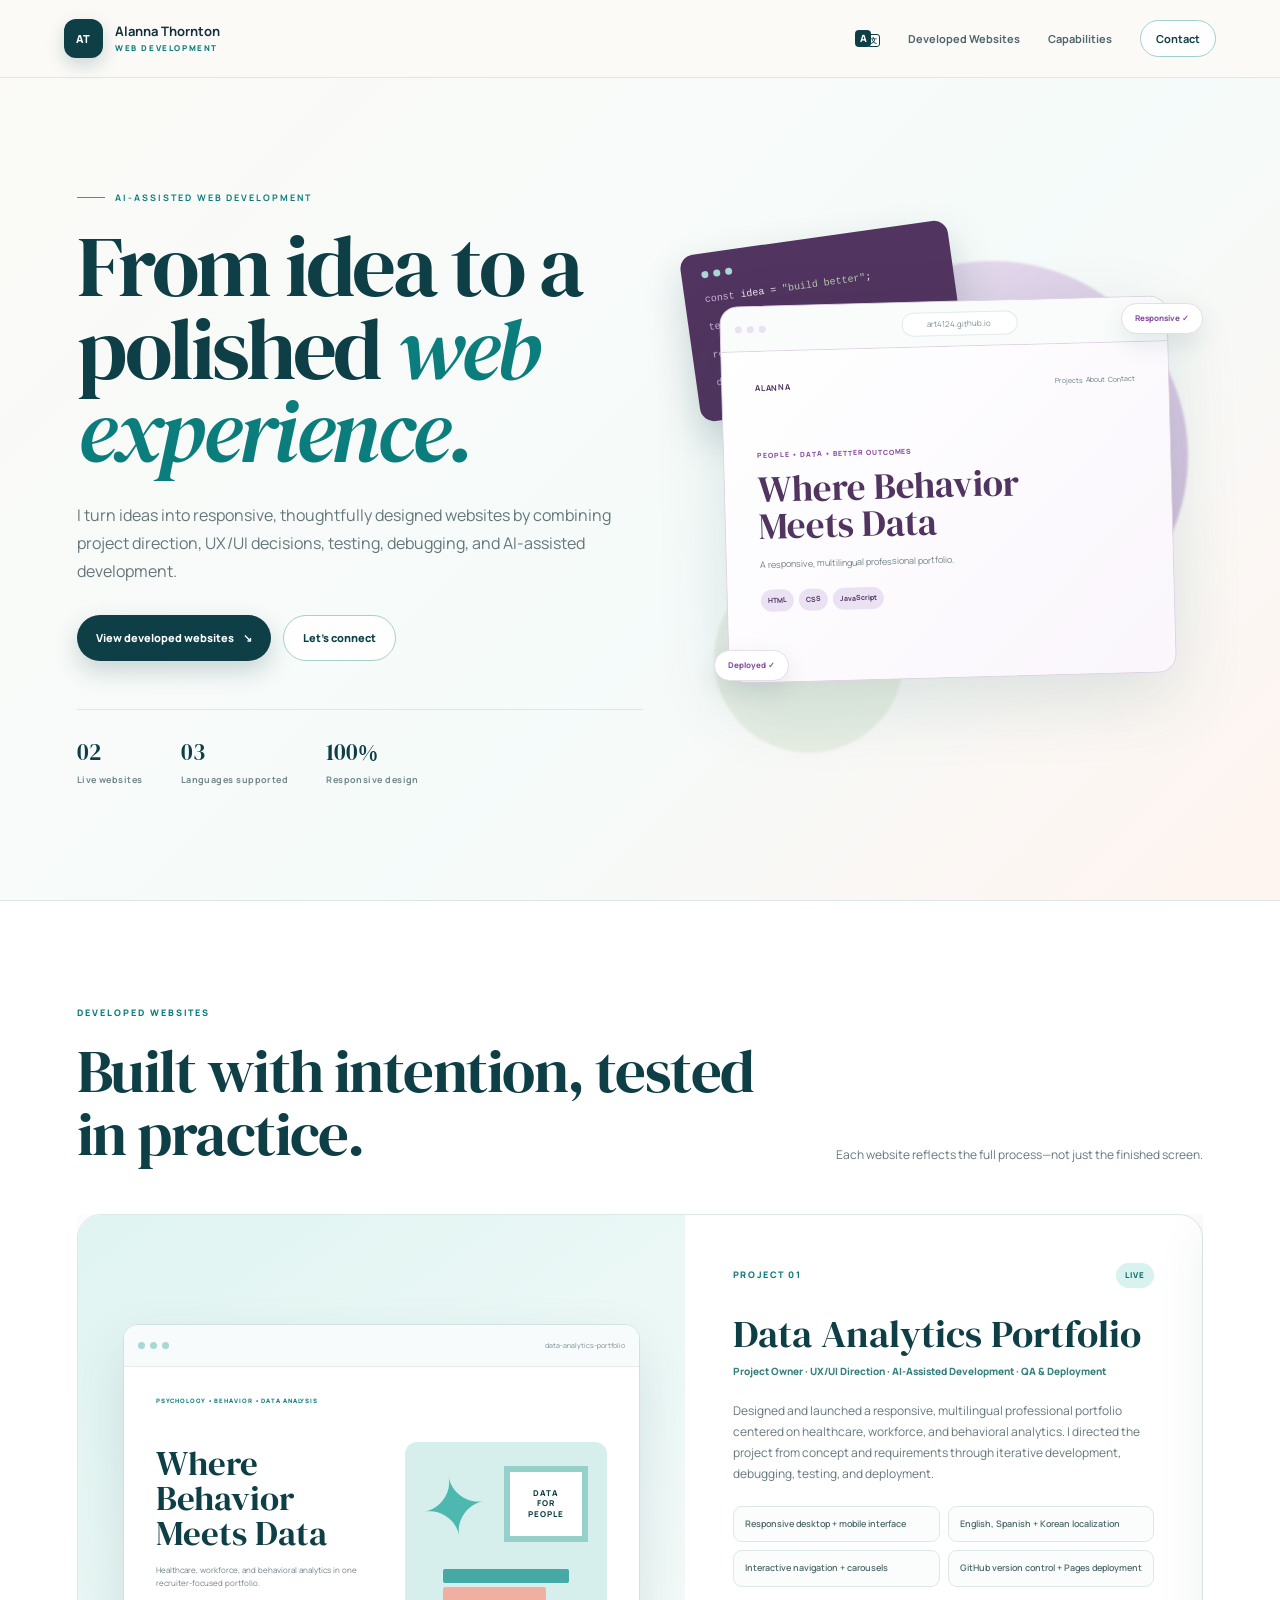
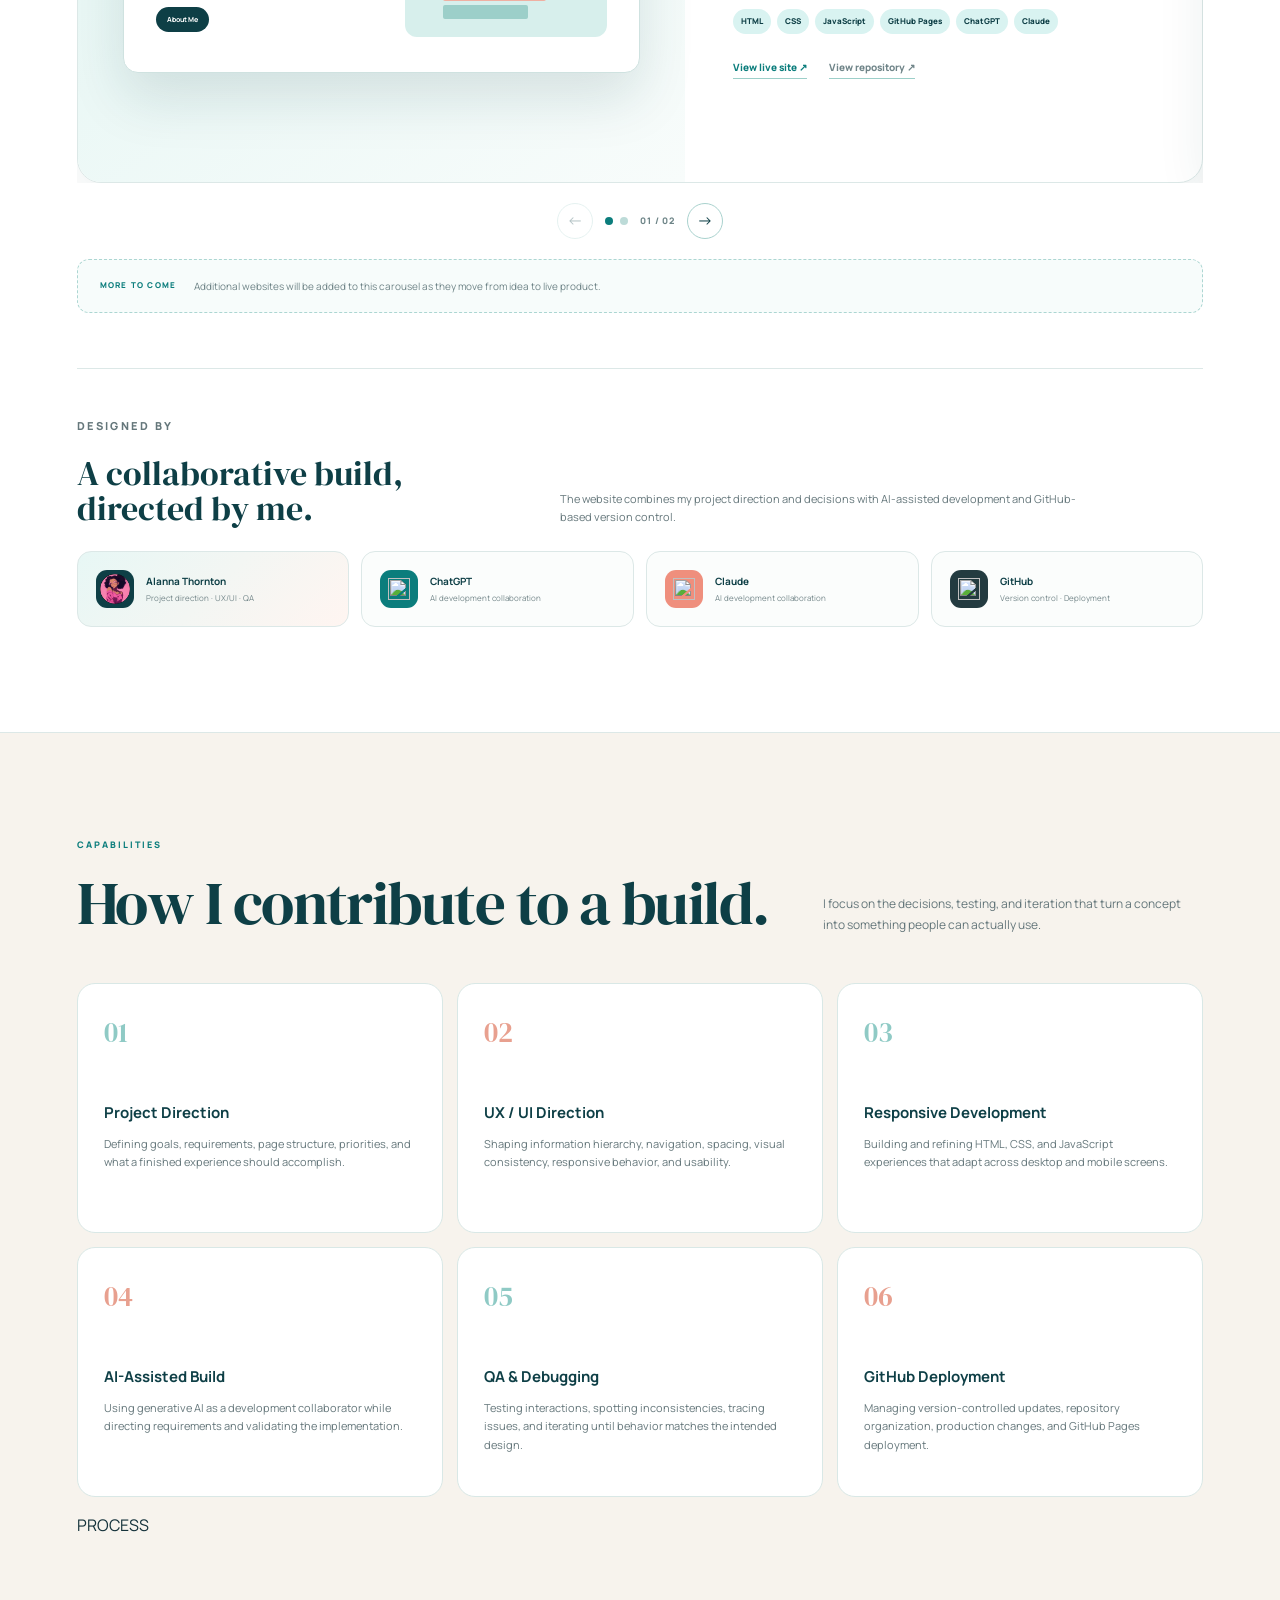
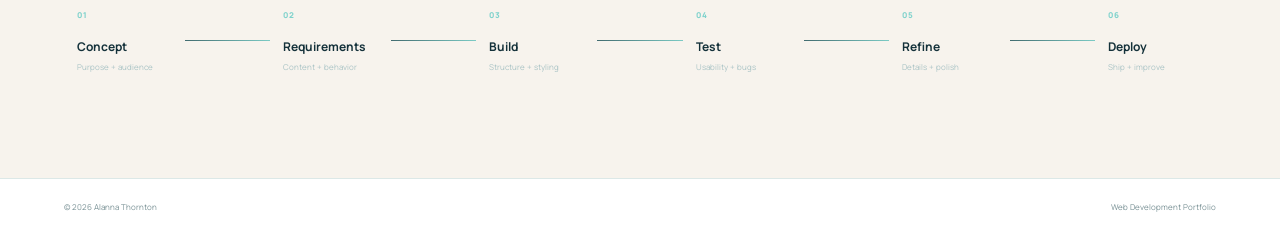
==== commit cb2e9da6: "Combine capabilities and process sections" ====
--- a/index.html
+++ b/index.html
@@ -11,8 +11,8 @@
   <link rel="preconnect" href="https://fonts.googleapis.com">
   <link rel="preconnect" href="https://fonts.gstatic.com" crossorigin>
   <link href="https://fonts.googleapis.com/css2?family=DM+Serif+Display&family=Manrope:wght@400;500;600;700;800&display=swap" rel="stylesheet">
-  <link rel="stylesheet" href="styles.css?v=12">
-  <script src="language.js?v=4" defer></script>
+  <link rel="stylesheet" href="styles.css?v=13">
+  <script src="language.js?v=5" defer></script>
   <script src="script.js?v=7" defer></script>
 </head>
 <body id="top">
@@ -44,7 +44,6 @@
       </div>
       <a href="#work" data-i18n="navWork">Developed Websites</a>
       <a href="#capabilities" data-i18n="navCapabilities">Capabilities</a>
-      <a href="#process" data-i18n="navProcess">Process</a>
       <a class="nav-contact" href="contact.html" data-i18n="navContact">Contact</a>
     </nav>
   </header>
@@ -264,10 +263,10 @@
     <section class="section capabilities-section" id="capabilities">
       <div class="section-heading reveal">
         <div>
-          <p class="section-kicker" data-i18n="capKicker">CAPABILITIES</p>
-          <h2 data-i18n="capTitle">How I contribute to a build.</h2>
-        </div>
-        <p data-i18n="capText">I focus on the decisions, testing, and iteration that turn a concept into something people can actually use.</p>
+          <p class="section-kicker" data-i18n="capKicker">CAPABILITIES + PROCESS</p>
+          <h2 data-i18n="capTitle">How I take a build from concept to launch.</h2>
+        </div>
+        <p data-i18n="capText">My work combines project direction, UX/UI decisions, development, testing, and deployment in one iterative workflow.</p>
       </div>
 
       <div class="capability-grid">
@@ -278,22 +277,17 @@
         <article class="cap-card reveal"><span class="cap-number">05</span><h3 data-i18n="cap5Title">QA & Debugging</h3><p data-i18n="cap5Text">Testing interactions, spotting inconsistencies, tracing issues, and iterating until behavior matches the intended design.</p></article>
         <article class="cap-card reveal"><span class="cap-number">06</span><h3 data-i18n="cap6Title">GitHub Deployment</h3><p data-i18n="cap6Text">Managing version-controlled updates, repository organization, production changes, and GitHub Pages deployment.</p></article>
       </div>
-    </section>
-
-    <section class="section process-section" id="process">
-      <div class="process-intro reveal">
-        <p class="section-kicker" data-i18n="processKicker">PROCESS</p>
-        <h2 data-i18n="processTitle">A practical loop from concept to launch.</h2>
-        <p data-i18n="processText">I work iteratively: define what the site needs to do, build a strong base, test it in context, then refine the details that make it feel complete.</p>
-      </div>
-
-      <div class="process-track">
-        <div class="process-step reveal"><span>01</span><strong data-i18n="step1">Concept</strong><small data-i18n="step1Small">Purpose + audience</small></div><div class="process-line"></div>
-        <div class="process-step reveal"><span>02</span><strong data-i18n="step2">Requirements</strong><small data-i18n="step2Small">Content + behavior</small></div><div class="process-line"></div>
-        <div class="process-step reveal"><span>03</span><strong data-i18n="step3">Build</strong><small data-i18n="step3Small">Structure + styling</small></div><div class="process-line"></div>
-        <div class="process-step reveal"><span>04</span><strong data-i18n="step4">Test</strong><small data-i18n="step4Small">Usability + bugs</small></div><div class="process-line"></div>
-        <div class="process-step reveal"><span>05</span><strong data-i18n="step5">Refine</strong><small data-i18n="step5Small">Details + polish</small></div><div class="process-line"></div>
-        <div class="process-step reveal"><span>06</span><strong data-i18n="step6">Deploy</strong><small data-i18n="step6Small">Ship + improve</small></div>
+
+      <div class="capability-process reveal">
+        <p class="process-label" data-i18n="processKicker">PROCESS</p>
+        <div class="process-track">
+          <div class="process-step"><span>01</span><strong data-i18n="step1">Concept</strong><small data-i18n="step1Small">Purpose + audience</small></div><div class="process-line"></div>
+          <div class="process-step"><span>02</span><strong data-i18n="step2">Requirements</strong><small data-i18n="step2Small">Content + behavior</small></div><div class="process-line"></div>
+          <div class="process-step"><span>03</span><strong data-i18n="step3">Build</strong><small data-i18n="step3Small">Structure + styling</small></div><div class="process-line"></div>
+          <div class="process-step"><span>04</span><strong data-i18n="step4">Test</strong><small data-i18n="step4Small">Usability + bugs</small></div><div class="process-line"></div>
+          <div class="process-step"><span>05</span><strong data-i18n="step5">Refine</strong><small data-i18n="step5Small">Details + polish</small></div><div class="process-line"></div>
+          <div class="process-step"><span>06</span><strong data-i18n="step6">Deploy</strong><small data-i18n="step6Small">Ship + improve</small></div>
+        </div>
       </div>
     </section>
 
--- a/styles.css
+++ b/styles.css
@@ -43,7 +43,7 @@
 .project-preview{min-height:560px;background:linear-gradient(145deg,#dff4f1,#f8fcfb);display:flex;align-items:center;justify-content:center;padding:45px}.project-window{width:min(610px,100%);background:#fff;border:1px solid #cfe2e0;border-radius:15px;box-shadow:0 25px 55px rgba(14,63,70,.13);overflow:hidden}.project-window-bar{height:42px;display:flex;align-items:center;justify-content:space-between;padding:0 14px;border-bottom:1px solid #e1eceb;background:#f8fbfb}.project-window-bar div{display:flex;gap:5px}.project-window-bar i{width:7px;height:7px;border-radius:50%;background:#a9d7d3}.project-window-bar span{font-size:7px;color:#789094}.project-window-body{padding:30px 32px 35px}.preview-kicker{font-size:6px;font-weight:800;letter-spacing:.15em;color:var(--turquoise-dark);margin:0 0 35px}.preview-grid{display:grid;grid-template-columns:1.05fr .95fr;gap:25px;align-items:center}.preview-grid h3{font-family:"DM Serif Display",serif;font-weight:400;font-size:35px;line-height:1;color:var(--deep);margin:0 0 12px}.preview-grid p{font-size:8px;line-height:1.65;color:#6e8286;margin:0 0 15px}.preview-button{display:inline-flex;background:var(--deep);color:#fff;font-size:7px;font-weight:700;padding:7px 11px;border-radius:999px}.preview-art{position:relative;min-height:195px;border-radius:12px;background:#d7efec;overflow:hidden}.flower{position:absolute;font-size:80px;color:#4db8b0;left:15px;top:0;transform:rotate(-10deg)}.preview-frame{position:absolute;right:19px;top:24px;background:#fff;border:6px solid #95d0cb;padding:16px 18px;text-align:center;font-size:8px;line-height:1.35;letter-spacing:.13em;color:var(--deep);font-weight:800}.preview-books{position:absolute;bottom:18px;left:38px;right:38px}.preview-books i{display:block;height:14px;border-radius:2px;margin-top:4px;background:#45aaa5}.preview-books i:nth-child(2){background:#efb0a2;width:82%}.preview-books i:nth-child(3){background:#9ccfc9;width:68%}
 .project-details{padding:48px}.project-topline{display:flex;justify-content:space-between;align-items:center;margin-bottom:26px}.project-number{font-size:9px;letter-spacing:.17em;font-weight:800;color:var(--turquoise-dark)}.status{font-size:8px;letter-spacing:.12em;font-weight:800;color:#116c68;background:#d8f2ef;border-radius:999px;padding:6px 9px}.project-details h3{font-family:"DM Serif Display",serif;font-size:39px;line-height:1.05;font-weight:400;color:var(--deep);margin:0 0 10px}.project-role{font-size:10px!important;font-weight:800;color:#35817e!important;line-height:1.55!important;margin-bottom:20px!important}.project-details>p{font-size:12px;line-height:1.75;color:var(--muted);margin:0 0 22px}.project-highlights{display:grid;grid-template-columns:1fr 1fr;gap:8px;margin-bottom:22px}.project-highlights span{padding:10px 11px;border:1px solid var(--line);background:#fbfdfc;border-radius:9px;font-size:9px;font-weight:600;color:#4f696d}.tool-row{display:flex;gap:6px;flex-wrap:wrap;margin-bottom:25px}.tool-row span{font-size:8px;font-weight:800;color:var(--deep);background:var(--turquoise-soft);padding:6px 8px;border-radius:999px}.project-actions{display:flex;gap:22px;flex-wrap:wrap}.text-link{font-size:10px;font-weight:800;color:var(--turquoise-dark);text-decoration:none;border-bottom:1px solid #9ccfc9;padding-bottom:3px}.text-link:hover{color:var(--deep)}.text-link.muted{color:#708589}
 .coming-next{margin-top:20px;display:flex;gap:18px;align-items:center;padding:18px 22px;border:1px dashed #acd6d2;border-radius:12px;background:#f7fcfb}.coming-next span{font-size:8px;letter-spacing:.15em;font-weight:800;color:var(--turquoise-dark)}.coming-next p{font-size:10px;color:#6f8487;margin:0}
-.designed-section{margin-top:55px;padding-top:48px;border-top:1px solid var(--line)}.designed-heading{display:grid;grid-template-columns:minmax(0,.8fr) minmax(0,1.2fr);gap:20px 55px;align-items:end;margin-bottom:24px}.designed-heading .section-kicker{grid-column:1/-1;margin-bottom:0}.designed-heading h3{font-family:"DM Serif Display",serif;font-size:34px;line-height:1.05;font-weight:400;color:var(--deep);margin:0}.designed-heading>p{font-size:11px;color:var(--muted);line-height:1.7;margin:0;max-width:520px}.designed-grid{display:grid;grid-template-columns:repeat(4,1fr);gap:12px}.designed-card{display:flex;align-items:center;gap:12px;border:1px solid var(--line);border-radius:14px;padding:18px;background:#fbfdfc}.designed-card.personal{background:linear-gradient(135deg,#e7f7f5,#fff5f1)}.designed-icon{width:38px;height:38px;flex:0 0 38px;border-radius:11px;background:var(--deep);color:#fff;display:grid;place-items:center;font-size:9px;font-weight:800}.designed-logo{width:22px;height:22px;display:block;object-fit:contain}.designed-card.personal .designed-icon{overflow:hidden;border-radius:11px;background:var(--deep)}.designed-logo.personal-logo{width:30px;height:30px;object-fit:cover;object-position:center 36%;transform:scale(1.15) translateY(-2px);transform-origin:center;border-radius:50%}.designed-card:nth-child(2) .designed-icon{background:var(--turquoise-dark)}.designed-card:nth-child(3) .designed-icon{background:var(--coral)}.designed-card:nth-child(4) .designed-icon{background:#233b40}.designed-card div:last-child{display:flex;flex-direction:column}.designed-card strong{font-size:10px;color:var(--deep)}.designed-card span{font-size:8px;color:#74878a;margin-top:3px}
+.designed-section{margin-top:55px;padding-top:48px;border-top:1px solid var(--line)}.designed-heading{display:grid;grid-template-columns:minmax(0,.8fr) minmax(0,1.2fr);gap:20px 55px;align-items:end;margin-bottom:24px}.designed-heading .section-kicker{grid-column:1/-1;margin-bottom:0}.designed-heading h3{font-family:"DM Serif Display",serif;font-size:34px;line-height:1.05;font-weight:400;color:var(--deep);margin:0}.designed-heading>p{font-size:11px;color:var(--muted);line-height:1.7;margin:0;max-width:520px}.designed-grid{display:grid;grid-template-columns:repeat(4,1fr);gap:12px}.designed-card{display:flex;align-items:center;gap:12px;border:1px solid var(--line);border-radius:14px;padding:18px;background:#fbfdfc}.designed-card.personal{background:linear-gradient(135deg,#e7f7f5,#fff5f1)}.designed-icon{width:38px;height:38px;flex:0 0 38px;border-radius:11px;background:var(--deep);color:#fff;display:grid;place-items:center;font-size:9px;font-weight:800}.designed-logo{width:22px;height:22px;display:block;object-fit:contain}.designed-card.personal .designed-icon{overflow:hidden;border-radius:11px;background:var(--deep)}.designed-logo.personal-logo{width:30px;height:30px;object-fit:cover;object-position:center;transform:none;border-radius:50%}.designed-card:nth-child(2) .designed-icon{background:var(--turquoise-dark)}.designed-card:nth-child(3) .designed-icon{background:var(--coral)}.designed-card:nth-child(4) .designed-icon{background:#233b40}.designed-card div:last-child{display:flex;flex-direction:column}.designed-card strong{font-size:10px;color:var(--deep)}.designed-card span{font-size:8px;color:#74878a;margin-top:3px}
 .capabilities-section{background:var(--sand)}.capability-grid{display:grid;grid-template-columns:repeat(3,1fr);gap:14px}.cap-card{min-height:250px;padding:26px;border:1px solid #d9e8e6;border-radius:18px;background:#fff;transition:.25s ease}.cap-card:hover{transform:translateY(-4px);box-shadow:0 15px 36px rgba(14,63,70,.08);border-color:#aed9d5}.cap-number{font-family:"DM Serif Display",serif;font-size:28px;color:#8fcac5}.cap-card:nth-child(2n) .cap-number{color:#e8a08f}.cap-card h3{font-size:15px;color:var(--deep);margin:46px 0 10px}.cap-card p{font-size:11px;line-height:1.7;color:var(--muted);margin:0}
 .process-section{background:var(--deep);color:#fff}.process-intro{max-width:760px}.process-intro .section-kicker{color:#78d0ca}.process-intro h2{color:#fff}.process-intro>p{font-size:12px;line-height:1.75;color:#c1d5d6;max-width:650px;margin:20px 0 0}.process-track{display:grid;grid-template-columns:auto 1fr auto 1fr auto 1fr auto 1fr auto 1fr auto;align-items:center;margin-top:70px}.process-step{display:flex;flex-direction:column;min-width:95px}.process-step span{font-size:8px;letter-spacing:.12em;color:#7ed2cc;font-weight:800;margin-bottom:16px}.process-step strong{font-size:12px;margin-bottom:4px}.process-step small{font-size:8px;color:#a9c3c5}.process-line{height:1px;background:linear-gradient(90deg,#426c70,#7ccbc5);margin:0 13px}
 .about-section{background:#fff}.about-panel{display:grid;grid-template-columns:1fr 1fr;gap:9vw;padding:65px 0;border-top:1px solid var(--line);border-bottom:1px solid var(--line)}.about-copy p{font-size:13px;line-height:1.85;color:var(--muted);margin:0 0 16px}.about-copy .text-link{display:inline-block;margin-top:6px}
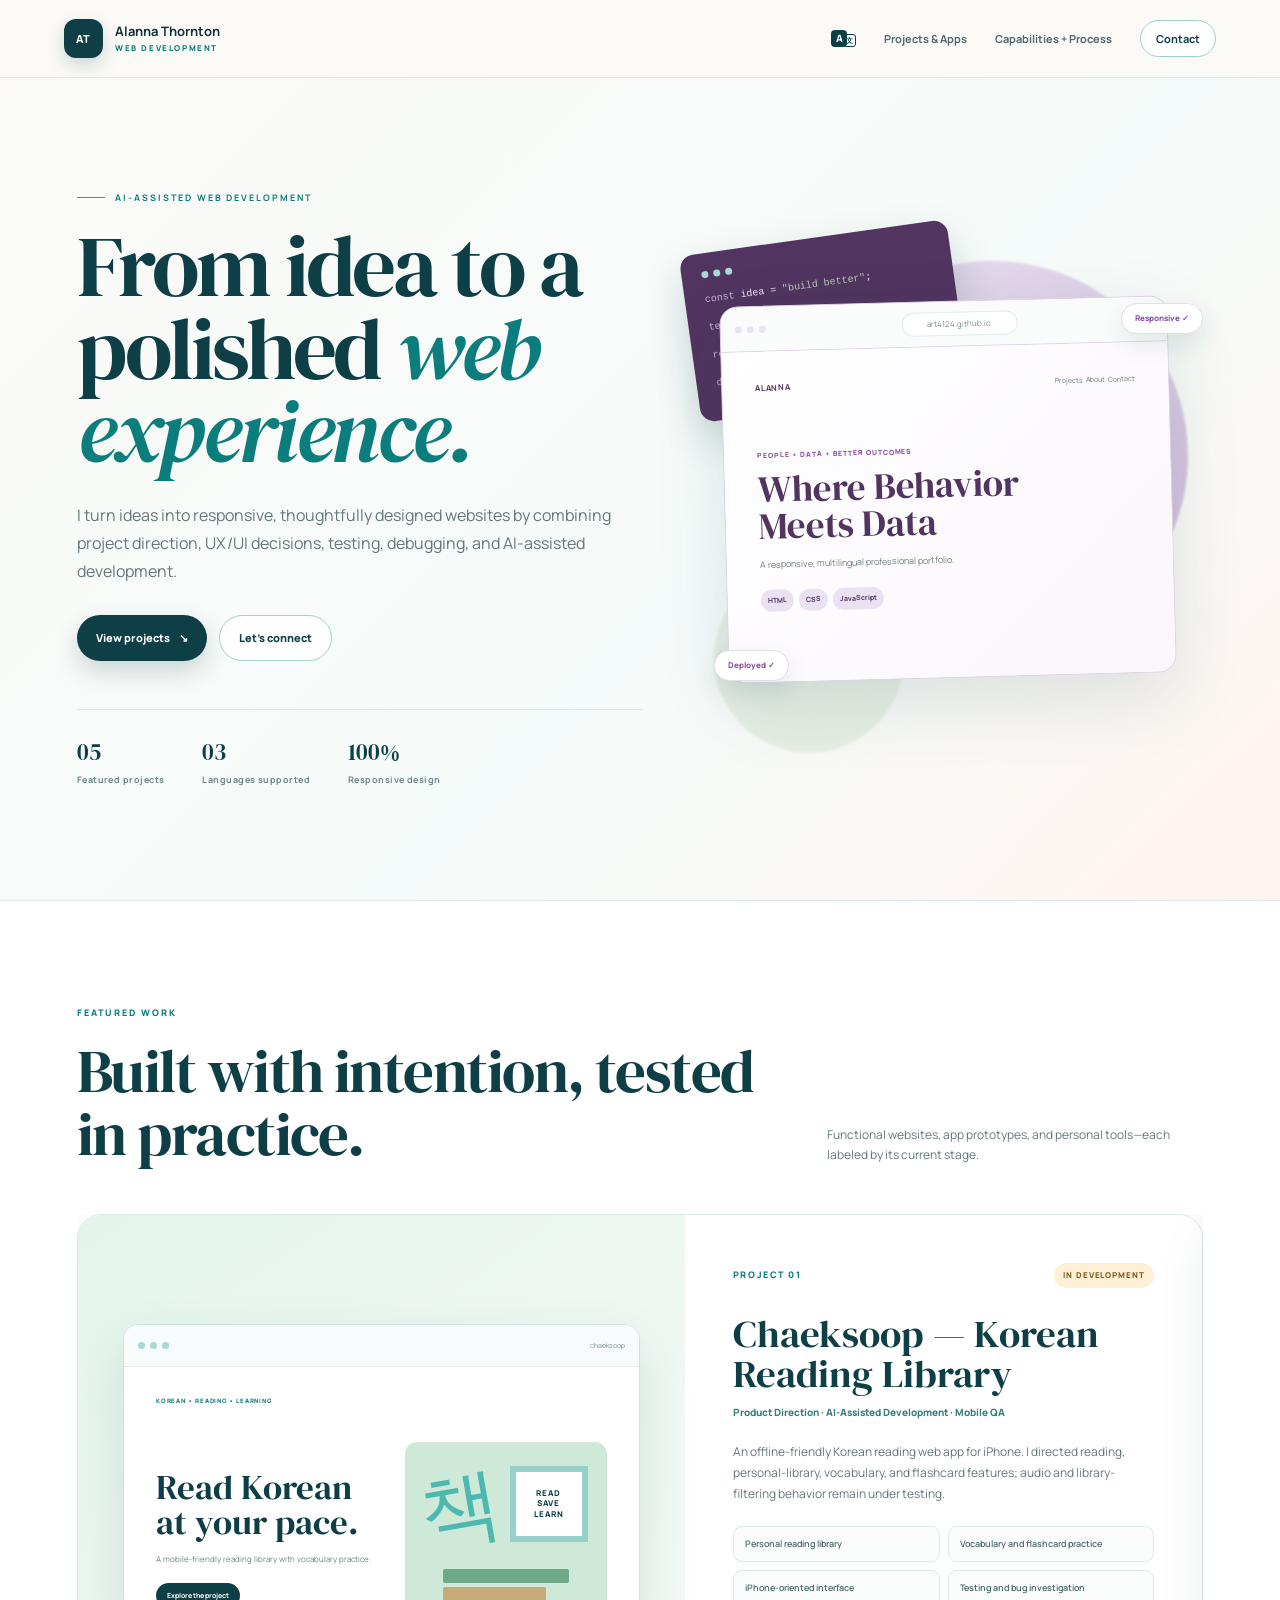
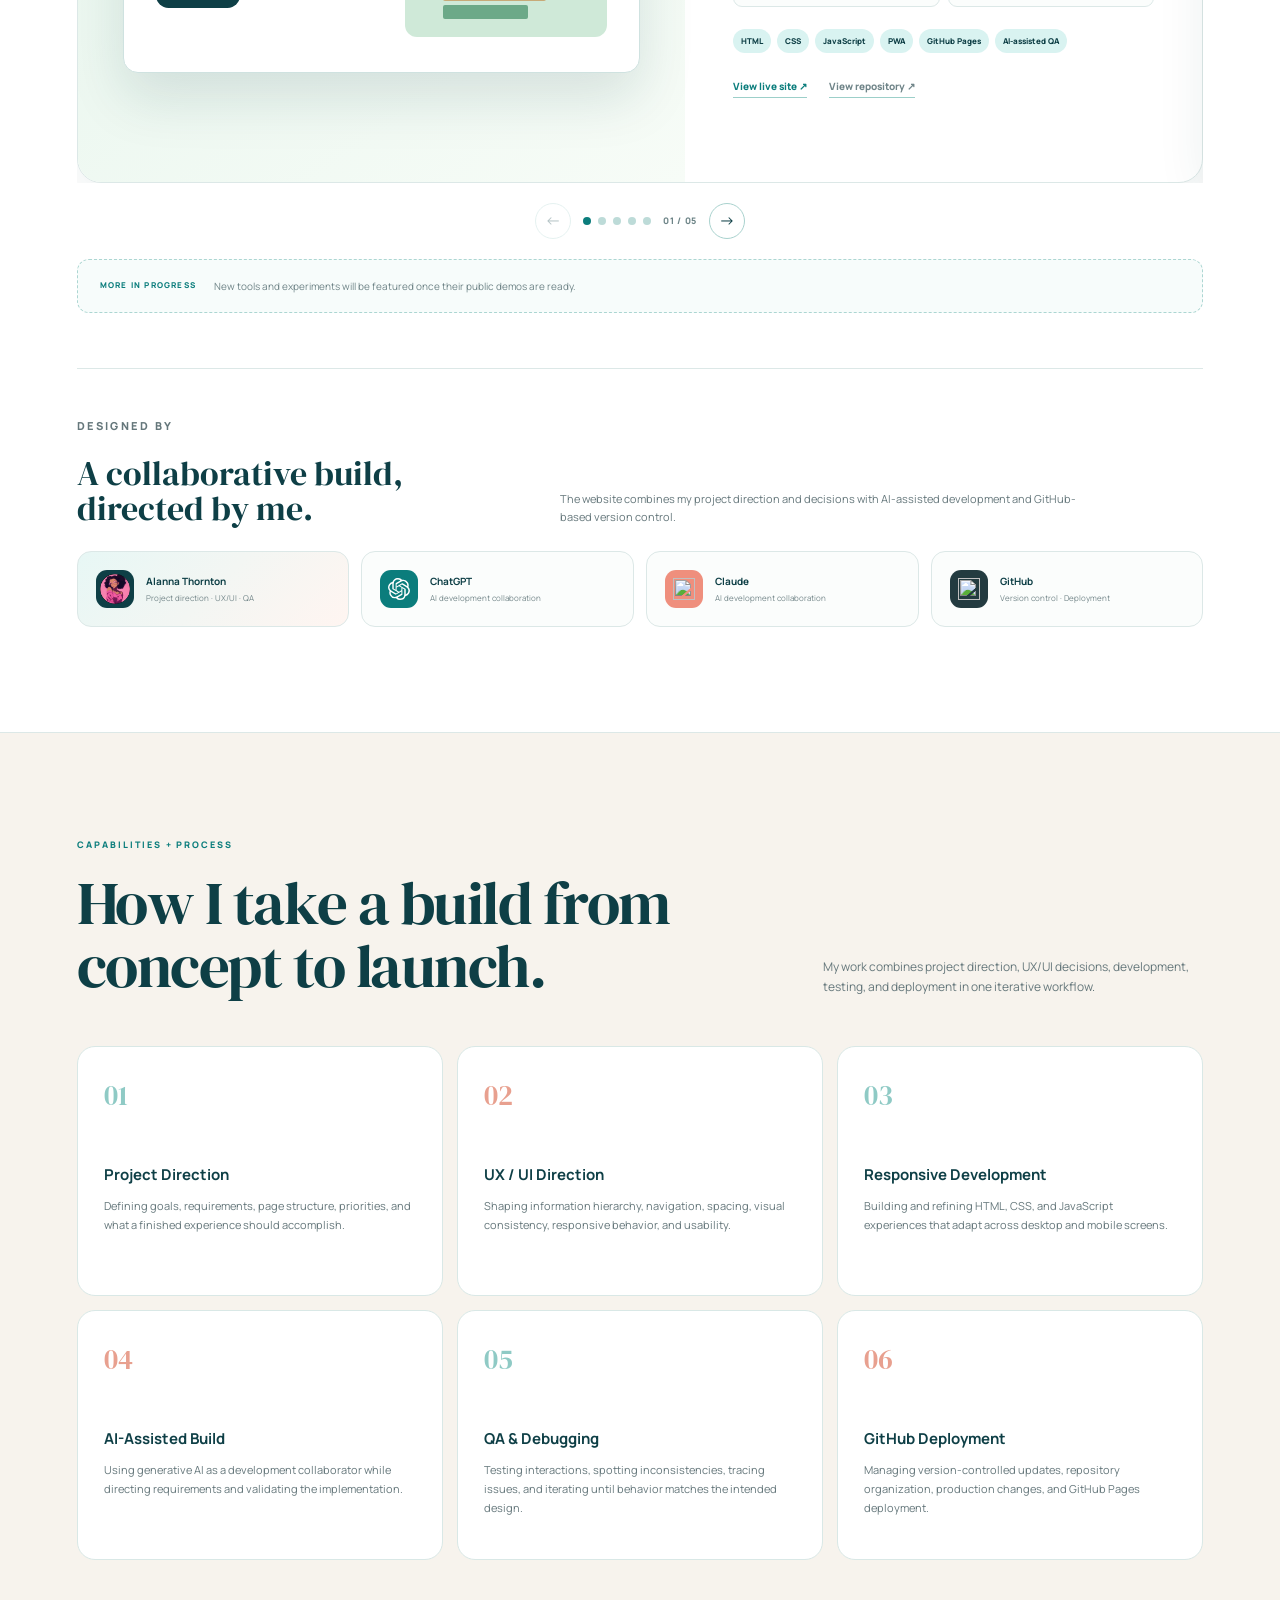
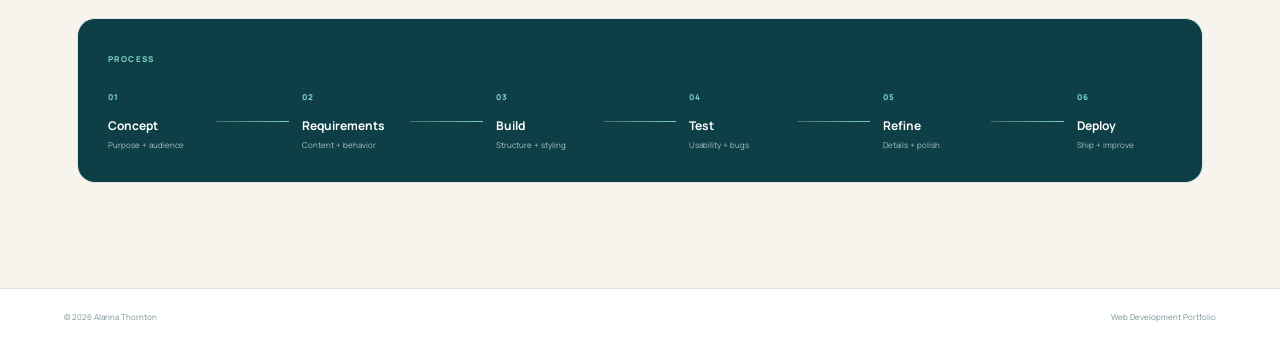
==== commit d1a8667f: "Show functional public apps and websites; embed reliable ChatGPT logo" ====
--- a/index.html
+++ b/index.html
@@ -42,7 +42,7 @@
           <button type="button" data-lang="ko">한국어</button>
         </div>
       </div>
-      <a href="#work" data-i18n="navWork">Developed Websites</a>
+      <a href="#work" data-i18n="navWork">Projects &amp; Apps</a>
       <a href="#capabilities" data-i18n="navCapabilities">Capabilities</a>
       <a class="nav-contact" href="contact.html" data-i18n="navContact">Contact</a>
     </nav>
@@ -55,11 +55,11 @@
         <h1 data-i18n-html="heroTitle">From idea to a polished <em>web experience.</em></h1>
         <p class="hero-text" data-i18n="heroText">I turn ideas into responsive, thoughtfully designed websites by combining project direction, UX/UI decisions, testing, debugging, and AI-assisted development.</p>
         <div class="hero-actions">
-          <a class="btn btn-primary" href="#work"><span data-i18n="heroPrimary">View developed websites</span><span>↘</span></a>
+          <a class="btn btn-primary" href="#work"><span data-i18n="heroPrimary">View projects</span><span>↘</span></a>
           <a class="btn btn-secondary" href="contact.html" data-i18n="heroSecondary">Let's connect</a>
         </div>
         <div class="hero-meta" aria-label="Portfolio highlights">
-          <div><strong>02</strong><span data-i18n="metaProjects">Live websites</span></div>
+          <div><strong>05</strong><span data-i18n="metaProjects">Featured projects</span></div>
           <div><strong>03</strong><span data-i18n="metaLanguages">Languages supported</span></div>
           <div><strong>100%</strong><span data-i18n="metaResponsive">Responsive design</span></div>
         </div>
@@ -105,15 +105,111 @@
     <section class="section work-section" id="work">
       <div class="section-heading reveal">
         <div>
-          <p class="section-kicker" data-i18n="workKicker">DEVELOPED WEBSITES</p>
+          <p class="section-kicker" data-i18n="workKicker">FEATURED WORK</p>
           <h2 data-i18n="workTitle">Built with intention, tested in practice.</h2>
         </div>
-        <p data-i18n="workText">Each website reflects the full process—not just the finished screen.</p>
-      </div>
-
-      <div class="project-carousel reveal" aria-label="Developed website carousel">
+        <p data-i18n="workText">Functional websites, app prototypes, and personal tools—each labeled by its current stage.</p>
+      </div>
+
+      <div class="project-carousel reveal" aria-label="Projects and applications carousel">
         <div class="carousel-viewport">
           <div class="carousel-track">
+            <article class="project-slide project-chaek">
+              <div class="project-preview">
+                <div class="project-window">
+                  <div class="project-window-bar"><div><i></i><i></i><i></i></div><span>chaeksoop</span></div>
+                  <div class="project-window-body">
+                    <p class="preview-kicker" data-i18n="chaekEyebrow">KOREAN • READING • LEARNING</p>
+                    <div class="preview-grid">
+                      <div><h3 data-i18n-html="chaekPreviewTitle">Read Korean<br>at your pace.</h3><p data-i18n="chaekPreviewDesc">A mobile-friendly reading library with vocabulary practice.</p><span class="preview-button" data-i18n="chaekPreviewButton">Explore the project</span></div>
+                      <div class="preview-art"><span class="flower">책</span><div class="preview-frame">READ<br>SAVE<br>LEARN</div><div class="preview-books"><i></i><i></i><i></i></div></div>
+                    </div>
+                  </div>
+                </div>
+              </div>
+              <div class="project-details">
+                <div class="project-topline"><span class="project-number" data-i18n="chaekNumber">PROJECT 01</span><span class="status status-chaek" data-i18n="chaekStatus">IN DEVELOPMENT</span></div>
+                <h3 data-i18n="chaekTitle">Chaeksoop — Korean Reading Library</h3>
+                <p class="project-role" data-i18n="chaekRole">Product Direction · AI-Assisted Development · Mobile QA</p>
+                <p data-i18n="chaekDescription">An offline-friendly Korean reading web app for iPhone. I directed reading, personal-library, vocabulary, and flashcard features; audio and library-filtering behavior remain under testing.</p>
+                <div class="project-highlights">
+                  <span data-i18n="chaekHighlight1">Personal reading library</span>
+                  <span data-i18n="chaekHighlight2">Vocabulary and flashcard practice</span>
+                  <span data-i18n="chaekHighlight3">iPhone-oriented interface</span>
+                  <span data-i18n="chaekHighlight4">Testing and bug investigation</span>
+                </div>
+                <div class="tool-row"><span>HTML</span><span>CSS</span><span>JavaScript</span><span>PWA</span><span>GitHub Pages</span><span>AI-assisted QA</span></div>
+                <div class="project-actions">
+                  <a class="text-link" href="https://art4124.github.io/chaeksoop/" target="_blank" rel="noopener noreferrer"><span data-i18n="viewLive">View live site</span> <span aria-hidden="true">↗</span></a>
+                  <a class="text-link muted" href="https://github.com/art4124/chaeksoop" target="_blank" rel="noopener noreferrer"><span data-i18n="viewRepo">View repository</span> <span aria-hidden="true">↗</span></a>
+                </div>
+              </div>
+            </article>
+
+            <article class="project-slide project-vune">
+              <div class="project-preview">
+                <div class="project-window">
+                  <div class="project-window-bar"><div><i></i><i></i><i></i></div><span>app_test / Vune</span></div>
+                  <div class="project-window-body">
+                    <p class="preview-kicker" data-i18n="vuneEyebrow">WELLNESS • PRIVACY • PRODUCT DESIGN</p>
+                    <div class="preview-grid">
+                      <div><h3 data-i18n-html="vunePreviewTitle">Private by<br>design.</h3><p data-i18n="vunePreviewDesc">Local-only wellness tracking, check-ins, and journaling.</p><span class="preview-button" data-i18n="vunePreviewButton">Explore the project</span></div>
+                      <div class="preview-art"><span class="flower">✦</span><div class="preview-frame">LOG<br>LOCK<br>REFLECT</div><div class="preview-books"><i></i><i></i><i></i></div></div>
+                    </div>
+                  </div>
+                </div>
+              </div>
+              <div class="project-details">
+                <div class="project-topline"><span class="project-number" data-i18n="vuneNumber">PROJECT 02</span><span class="status status-vune" data-i18n="vuneStatus">WEB PROTOTYPE</span></div>
+                <h3 data-i18n="vuneTitle">Vune — Privacy-First Wellness Tracker</h3>
+                <p class="project-role" data-i18n="vuneRole">Product Direction · Privacy-Focused UX · QA &amp; Testing</p>
+                <p data-i18n="vuneDescription">Functional browser prototype with an encrypted local vault, cycle check-ins, calendar, journal, and recovery backup. Intended for fictional test data—not clinical use or real patient records.</p>
+                <div class="project-highlights">
+                  <span data-i18n="vuneHighlight1">Encrypted local data vault</span>
+                  <span data-i18n="vuneHighlight2">Check-ins and cycle calendar</span>
+                  <span data-i18n="vuneHighlight3">Journal and recovery-key backup</span>
+                  <span data-i18n="vuneHighlight4">Offline-capable web prototype</span>
+                </div>
+                <div class="tool-row"><span>HTML</span><span>CSS</span><span>JavaScript</span><span>Web Crypto</span><span>PWA</span><span>Testing</span></div>
+                <div class="project-actions">
+                  <a class="text-link" href="https://art4124.github.io/app_test/" target="_blank" rel="noopener noreferrer"><span data-i18n="viewLive">View live site</span> <span aria-hidden="true">↗</span></a>
+                  <a class="text-link muted" href="https://github.com/art4124/app_test" target="_blank" rel="noopener noreferrer"><span data-i18n="viewRepo">View repository</span> <span aria-hidden="true">↗</span></a>
+                </div>
+              </div>
+            </article>
+
+            <article class="project-slide project-roadmap">
+              <div class="project-preview">
+                <div class="project-window">
+                  <div class="project-window-bar"><div><i></i><i></i><i></i></div><span>roadmap</span></div>
+                  <div class="project-window-body">
+                    <p class="preview-kicker" data-i18n="roadmapEyebrow">PLANNING • GOALS • PROGRESS</p>
+                    <div class="preview-grid">
+                      <div><h3 data-i18n-html="roadmapPreviewTitle">Plan with<br>clarity.</h3><p data-i18n="roadmapPreviewDesc">A lightweight browser-based learning and career planner.</p><span class="preview-button" data-i18n="roadmapPreviewButton">Explore the project</span></div>
+                      <div class="preview-art"><span class="flower">◎</span><div class="preview-frame">PLAN<br>TRACK<br>GROW</div><div class="preview-books"><i></i><i></i><i></i></div></div>
+                    </div>
+                  </div>
+                </div>
+              </div>
+              <div class="project-details">
+                <div class="project-topline"><span class="project-number" data-i18n="roadmapNumber">PROJECT 03</span><span class="status status-roadmap" data-i18n="roadmapStatus">LIVE PERSONAL TOOL</span></div>
+                <h3 data-i18n="roadmapTitle">Interactive Career Roadmap</h3>
+                <p class="project-role" data-i18n="roadmapRole">Product Direction · UX/UI · AI-Assisted Development</p>
+                <p data-i18n="roadmapDescription">Interactive personal planning website for organizing learning goals, milestones, checklists, and progress. The interface saves individual progress in the browser.</p>
+                <div class="project-highlights">
+                  <span data-i18n="roadmapHighlight1">Interactive goal checklists</span>
+                  <span data-i18n="roadmapHighlight2">Progress summaries</span>
+                  <span data-i18n="roadmapHighlight3">Responsive personal dashboard</span>
+                  <span data-i18n="roadmapHighlight4">Browser-saved progress</span>
+                </div>
+                <div class="tool-row"><span>HTML</span><span>CSS</span><span>JavaScript</span><span>GitHub Pages</span><span>UX/UI</span><span>QA</span></div>
+                <div class="project-actions">
+                  <a class="text-link" href="https://art4124.github.io/roadmap/" target="_blank" rel="noopener noreferrer"><span data-i18n="viewLive">View live site</span> <span aria-hidden="true">↗</span></a>
+                  <a class="text-link muted" href="https://github.com/art4124/roadmap" target="_blank" rel="noopener noreferrer"><span data-i18n="viewRepo">View repository</span> <span aria-hidden="true">↗</span></a>
+                </div>
+              </div>
+            </article>
+
             <article class="project-slide">
               <div class="project-preview">
                 <div class="project-window">
@@ -141,7 +237,7 @@
 
               <div class="project-details">
                 <div class="project-topline">
-                  <span class="project-number" data-i18n="projectNumber">PROJECT 01</span>
+                  <span class="project-number" data-i18n="projectNumber">PROJECT 04</span>
                   <span class="status" data-i18n="projectStatus">LIVE</span>
                 </div>
                 <h3 data-i18n="projectTitle">Data Analytics Portfolio</h3>
@@ -193,7 +289,7 @@
 
               <div class="project-details">
                 <div class="project-topline">
-                  <span class="project-number" data-i18n="project2Number">PROJECT 02</span>
+                  <span class="project-number" data-i18n="project2Number">PROJECT 05</span>
                   <span class="status" data-i18n="projectStatus">LIVE</span>
                 </div>
                 <h3 data-i18n="project2Title">Web Development Portfolio</h3>
@@ -224,13 +320,13 @@
       <div class="carousel-footer reveal">
         <button class="carousel-arrow prev" type="button" aria-label="Previous project">←</button>
         <div class="carousel-dots" aria-label="Choose project"></div>
-        <span class="carousel-count">01 / 01</span>
+        <span class="carousel-count">01 / 05</span>
         <button class="carousel-arrow next" type="button" aria-label="Next project">→</button>
       </div>
 
       <div class="coming-next reveal">
-        <span data-i18n="moreComing">MORE TO COME</span>
-        <p data-i18n="moreComingText">Additional websites will be added to this carousel as they move from idea to live product.</p>
+        <span data-i18n="moreComing">MORE IN PROGRESS</span>
+        <p data-i18n="moreComingText">New tools and experiments will be featured once their public demos are ready.</p>
       </div>
 
       <section class="designed-section reveal" aria-labelledby="designed-heading">
@@ -245,7 +341,7 @@
             <div><strong>Alanna Thornton</strong><span data-i18n="designedAlanna">Project direction · UX/UI · QA</span></div>
           </article>
           <article class="designed-card">
-            <div class="designed-icon"><img class="designed-logo" src="https://chatgpt.com/favicon.ico" alt=""></div>
+            <div class="designed-icon"><svg class="designed-logo" role="img" aria-label="OpenAI logo" xmlns="http://www.w3.org/2000/svg" viewBox="0 0 24 24" fill="#ffffff"><path d="M22.282 9.821a6 6 0 0 0-.516-4.91a6.05 6.05 0 0 0-6.51-2.9A6.065 6.065 0 0 0 4.981 4.18a6 6 0 0 0-3.998 2.9a6.05 6.05 0 0 0 .743 7.097a5.98 5.98 0 0 0 .51 4.911a6.05 6.05 0 0 0 6.515 2.9A6 6 0 0 0 13.26 24a6.06 6.06 0 0 0 5.772-4.206a6 6 0 0 0 3.997-2.9a6.06 6.06 0 0 0-.747-7.073M13.26 22.43a4.48 4.48 0 0 1-2.876-1.04l.141-.081l4.779-2.758a.8.8 0 0 0 .392-.681v-6.737l2.02 1.168a.07.07 0 0 1 .038.052v5.583a4.504 4.504 0 0 1-4.494 4.494M3.6 18.304a4.47 4.47 0 0 1-.535-3.014l.142.085l4.783 2.759a.77.77 0 0 0 .78 0l5.843-3.369v2.332a.08.08 0 0 1-.033.062L9.74 19.95a4.5 4.5 0 0 1-6.14-1.646M2.34 7.896a4.5 4.5 0 0 1 2.366-1.973V11.6a.77.77 0 0 0 .388.677l5.815 3.354l-2.02 1.168a.08.08 0 0 1-.071 0l-4.83-2.786A4.504 4.504 0 0 1 2.34 7.872zm16.597 3.855l-5.833-3.387L15.119 7.2a.08.08 0 0 1 .071 0l4.83 2.791a4.494 4.494 0 0 1-.676 8.105v-5.678a.79.79 0 0 0-.407-.667m2.01-3.023l-.141-.085l-4.774-2.782a.78.78 0 0 0-.785 0L9.409 9.23V6.897a.07.07 0 0 1 .028-.061l4.83-2.787a4.5 4.5 0 0 1 6.68 4.66zm-12.64 4.135l-2.02-1.164a.08.08 0 0 1-.038-.057V6.075a4.5 4.5 0 0 1 7.375-3.453l-.142.08L8.704 5.46a.8.8 0 0 0-.393.681zm1.097-2.365l2.602-1.5l2.607 1.5v2.999l-2.597 1.5l-2.607-1.5Z"/></svg></div>
             <div><strong>ChatGPT</strong><span data-i18n="designedChatgpt">AI development collaboration</span></div>
           </article>
           <article class="designed-card">
--- a/styles.css
+++ b/styles.css
@@ -44,13 +44,33 @@
 .project-details{padding:48px}.project-topline{display:flex;justify-content:space-between;align-items:center;margin-bottom:26px}.project-number{font-size:9px;letter-spacing:.17em;font-weight:800;color:var(--turquoise-dark)}.status{font-size:8px;letter-spacing:.12em;font-weight:800;color:#116c68;background:#d8f2ef;border-radius:999px;padding:6px 9px}.project-details h3{font-family:"DM Serif Display",serif;font-size:39px;line-height:1.05;font-weight:400;color:var(--deep);margin:0 0 10px}.project-role{font-size:10px!important;font-weight:800;color:#35817e!important;line-height:1.55!important;margin-bottom:20px!important}.project-details>p{font-size:12px;line-height:1.75;color:var(--muted);margin:0 0 22px}.project-highlights{display:grid;grid-template-columns:1fr 1fr;gap:8px;margin-bottom:22px}.project-highlights span{padding:10px 11px;border:1px solid var(--line);background:#fbfdfc;border-radius:9px;font-size:9px;font-weight:600;color:#4f696d}.tool-row{display:flex;gap:6px;flex-wrap:wrap;margin-bottom:25px}.tool-row span{font-size:8px;font-weight:800;color:var(--deep);background:var(--turquoise-soft);padding:6px 8px;border-radius:999px}.project-actions{display:flex;gap:22px;flex-wrap:wrap}.text-link{font-size:10px;font-weight:800;color:var(--turquoise-dark);text-decoration:none;border-bottom:1px solid #9ccfc9;padding-bottom:3px}.text-link:hover{color:var(--deep)}.text-link.muted{color:#708589}
 .coming-next{margin-top:20px;display:flex;gap:18px;align-items:center;padding:18px 22px;border:1px dashed #acd6d2;border-radius:12px;background:#f7fcfb}.coming-next span{font-size:8px;letter-spacing:.15em;font-weight:800;color:var(--turquoise-dark)}.coming-next p{font-size:10px;color:#6f8487;margin:0}
 .designed-section{margin-top:55px;padding-top:48px;border-top:1px solid var(--line)}.designed-heading{display:grid;grid-template-columns:minmax(0,.8fr) minmax(0,1.2fr);gap:20px 55px;align-items:end;margin-bottom:24px}.designed-heading .section-kicker{grid-column:1/-1;margin-bottom:0}.designed-heading h3{font-family:"DM Serif Display",serif;font-size:34px;line-height:1.05;font-weight:400;color:var(--deep);margin:0}.designed-heading>p{font-size:11px;color:var(--muted);line-height:1.7;margin:0;max-width:520px}.designed-grid{display:grid;grid-template-columns:repeat(4,1fr);gap:12px}.designed-card{display:flex;align-items:center;gap:12px;border:1px solid var(--line);border-radius:14px;padding:18px;background:#fbfdfc}.designed-card.personal{background:linear-gradient(135deg,#e7f7f5,#fff5f1)}.designed-icon{width:38px;height:38px;flex:0 0 38px;border-radius:11px;background:var(--deep);color:#fff;display:grid;place-items:center;font-size:9px;font-weight:800}.designed-logo{width:22px;height:22px;display:block;object-fit:contain}.designed-card.personal .designed-icon{overflow:hidden;border-radius:11px;background:var(--deep)}.designed-logo.personal-logo{width:30px;height:30px;object-fit:cover;object-position:center;transform:none;border-radius:50%}.designed-card:nth-child(2) .designed-icon{background:var(--turquoise-dark)}.designed-card:nth-child(3) .designed-icon{background:var(--coral)}.designed-card:nth-child(4) .designed-icon{background:#233b40}.designed-card div:last-child{display:flex;flex-direction:column}.designed-card strong{font-size:10px;color:var(--deep)}.designed-card span{font-size:8px;color:#74878a;margin-top:3px}
-.capabilities-section{background:var(--sand)}.capability-grid{display:grid;grid-template-columns:repeat(3,1fr);gap:14px}.cap-card{min-height:250px;padding:26px;border:1px solid #d9e8e6;border-radius:18px;background:#fff;transition:.25s ease}.cap-card:hover{transform:translateY(-4px);box-shadow:0 15px 36px rgba(14,63,70,.08);border-color:#aed9d5}.cap-number{font-family:"DM Serif Display",serif;font-size:28px;color:#8fcac5}.cap-card:nth-child(2n) .cap-number{color:#e8a08f}.cap-card h3{font-size:15px;color:var(--deep);margin:46px 0 10px}.cap-card p{font-size:11px;line-height:1.7;color:var(--muted);margin:0}
-.process-section{background:var(--deep);color:#fff}.process-intro{max-width:760px}.process-intro .section-kicker{color:#78d0ca}.process-intro h2{color:#fff}.process-intro>p{font-size:12px;line-height:1.75;color:#c1d5d6;max-width:650px;margin:20px 0 0}.process-track{display:grid;grid-template-columns:auto 1fr auto 1fr auto 1fr auto 1fr auto 1fr auto;align-items:center;margin-top:70px}.process-step{display:flex;flex-direction:column;min-width:95px}.process-step span{font-size:8px;letter-spacing:.12em;color:#7ed2cc;font-weight:800;margin-bottom:16px}.process-step strong{font-size:12px;margin-bottom:4px}.process-step small{font-size:8px;color:#a9c3c5}.process-line{height:1px;background:linear-gradient(90deg,#426c70,#7ccbc5);margin:0 13px}
+.capabilities-section{background:var(--sand)}.capability-grid{display:grid;grid-template-columns:repeat(3,1fr);gap:14px}.cap-card{min-height:250px;padding:26px;border:1px solid #d9e8e6;border-radius:18px;background:#fff;transition:.25s ease}.cap-card:hover{transform:translateY(-4px);box-shadow:0 15px 36px rgba(14,63,70,.08);border-color:#aed9d5}.cap-number{font-family:"DM Serif Display",serif;font-size:28px;color:#8fcac5}.cap-card:nth-child(2n) .cap-number{color:#e8a08f}.cap-card h3{font-size:15px;color:var(--deep);margin:46px 0 10px}.cap-card p{font-size:11px;line-height:1.7;color:var(--muted);margin:0}.capability-process{margin-top:58px;padding:34px 30px 30px;border:1px solid #d9e8e6;border-radius:18px;background:var(--deep);color:#fff}.process-label{margin:0 0 8px;font-size:8px;font-weight:800;letter-spacing:.18em;color:#7ed2cc}.process-track{display:grid;grid-template-columns:auto 1fr auto 1fr auto 1fr auto 1fr auto 1fr auto;align-items:center;margin-top:26px}.process-step{display:flex;flex-direction:column;min-width:95px}.process-step span{font-size:8px;letter-spacing:.12em;color:#7ed2cc;font-weight:800;margin-bottom:12px}.process-step strong{font-size:12px;margin-bottom:4px;color:#fff}.process-step small{font-size:8px;color:#a9c3c5}.process-line{height:1px;background:linear-gradient(90deg,#426c70,#7ccbc5);margin:0 13px}
 .about-section{background:#fff}.about-panel{display:grid;grid-template-columns:1fr 1fr;gap:9vw;padding:65px 0;border-top:1px solid var(--line);border-bottom:1px solid var(--line)}.about-copy p{font-size:13px;line-height:1.85;color:var(--muted);margin:0 0 16px}.about-copy .text-link{display:inline-block;margin-top:6px}
 footer{padding:22px clamp(24px,5vw,72px);display:flex;justify-content:space-between;gap:20px;border-top:1px solid var(--line);font-size:8px;color:#789094;background:#fff}
 .contact-page{min-height:calc(100vh - 78px);padding:78px clamp(24px,6vw,92px) 90px;background:linear-gradient(135deg,#f8fcfb,#fff7f3)}.contact-intro{max-width:760px;margin-bottom:38px}.contact-intro .section-kicker{margin-bottom:14px}.contact-intro h1{font-size:clamp(44px,5.6vw,70px);margin:0 0 16px}.contact-intro>p{max-width:680px;font-size:14px;line-height:1.75;color:var(--muted);margin:0}.contact-grid{display:grid;grid-template-columns:repeat(2,minmax(0,1fr));gap:16px;max-width:930px}.contact-card{border:1px solid var(--line);border-radius:16px;padding:25px;background:#fff;min-height:160px;display:flex;flex-direction:column;align-items:flex-start;box-shadow:0 9px 25px rgba(14,63,70,.04)}.contact-card>span{font-size:9px;font-weight:800;letter-spacing:.12em;text-transform:uppercase;color:var(--turquoise-dark);margin-bottom:10px}.contact-card>a{font-family:"DM Serif Display",serif;font-size:20px;line-height:1.25;color:var(--deep);text-decoration:none;overflow-wrap:anywhere}.contact-card>a:hover,.contact-card>a:focus-visible{color:var(--turquoise-dark);text-decoration:underline}.contact-card>p{font-size:10px;line-height:1.65;color:#74878a;margin:10px 0 0}.contact-actions{display:flex;gap:12px;flex-wrap:wrap;margin-top:34px}
 .reveal{opacity:0;transform:translateY(18px);transition:opacity .65s ease,transform .65s ease}.reveal.visible{opacity:1;transform:none}
 @media(max-width:1050px){.hero{grid-template-columns:1fr;min-height:auto}.hero-copy{max-width:760px}.hero-visual{min-height:520px}.project-slide{grid-template-columns:1fr}.project-preview{min-height:460px}.designed-grid{grid-template-columns:repeat(2,1fr)}.capability-grid{grid-template-columns:repeat(2,1fr)}.process-track{grid-template-columns:repeat(3,1fr);gap:30px}.process-line{display:none}}
-@media(max-width:760px){.site-header{min-height:68px}.menu-toggle{display:block}.site-nav{display:none;position:absolute;top:68px;left:0;right:0;background:#fbfaf7;border-bottom:1px solid var(--line);padding:18px 24px 24px;flex-direction:column;align-items:flex-start;gap:15px}.site-nav.open{display:flex}.site-nav .nav-contact{padding:8px 13px}.language-menu{left:0}.hero{padding-top:70px;grid-template-columns:1fr}.hero h1{font-size:clamp(49px,15vw,68px)}.hero-visual{min-height:420px;margin-top:5px}.browser-card{width:94%}.card-back{width:220px}.floating-label{display:none}.hero-meta{gap:20px;justify-content:space-between}.section{padding-top:80px;padding-bottom:80px}.section-heading{display:block}.section-heading>p{margin-top:18px}.project-carousel{display:block}.carousel-arrow{position:static}.project-preview{min-height:350px;padding:22px}.project-details{padding:28px 24px}.project-highlights{grid-template-columns:1fr}.designed-heading{grid-template-columns:1fr;gap:12px}.designed-grid{grid-template-columns:1fr 1fr}.capability-grid{grid-template-columns:1fr}.cap-card{min-height:210px}.cap-card h3{margin-top:30px}.process-track{grid-template-columns:repeat(2,1fr)}.about-panel{grid-template-columns:1fr;gap:35px}.contact-grid{grid-template-columns:1fr}footer{flex-direction:column;gap:5px}}
+@media(max-width:760px){.capability-process{padding:28px 24px}.site-header{min-height:68px}.menu-toggle{display:block}.site-nav{display:none;position:absolute;top:68px;left:0;right:0;background:#fbfaf7;border-bottom:1px solid var(--line);padding:18px 24px 24px;flex-direction:column;align-items:flex-start;gap:15px}.site-nav.open{display:flex}.site-nav .nav-contact{padding:8px 13px}.language-menu{left:0}.hero{padding-top:70px;grid-template-columns:1fr}.hero h1{font-size:clamp(49px,15vw,68px)}.hero-visual{min-height:420px;margin-top:5px}.browser-card{width:94%}.card-back{width:220px}.floating-label{display:none}.hero-meta{gap:20px;justify-content:space-between}.section{padding-top:80px;padding-bottom:80px}.section-heading{display:block}.section-heading>p{margin-top:18px}.project-carousel{display:block}.carousel-arrow{position:static}.project-preview{min-height:350px;padding:22px}.project-details{padding:28px 24px}.project-highlights{grid-template-columns:1fr}.designed-heading{grid-template-columns:1fr;gap:12px}.designed-grid{grid-template-columns:1fr 1fr}.capability-grid{grid-template-columns:1fr}.cap-card{min-height:210px}.cap-card h3{margin-top:30px}.process-track{grid-template-columns:repeat(2,1fr)}.about-panel{grid-template-columns:1fr;gap:35px}.contact-grid{grid-template-columns:1fr}footer{flex-direction:column;gap:5px}}
 @media(max-width:480px){.brand-copy small{display:none}.hero{padding-left:20px;padding-right:20px}.hero-text{font-size:14px}.hero-meta{flex-wrap:wrap}.hero-meta div{min-width:85px}.browser-body{padding:25px 23px 30px}.browser-body.featured-projects{min-height:300px}.hero-project-preview{inset:25px 23px 30px}.mini-nav{margin-bottom:40px}.browser-body h2{font-size:31px}.code-card{display:none}.project-preview{padding:15px}.project-window-body{padding:24px 22px 28px}.preview-grid{grid-template-columns:1fr}.preview-art{display:none}.designed-grid{grid-template-columns:1fr}.process-track{grid-template-columns:1fr}.contact-page{padding-left:20px;padding-right:20px}}
-@media(prefers-reduced-motion:reduce){html{scroll-behavior:auto}.reveal{opacity:1;transform:none;transition:none}.hero-project-preview{transition:none}*{transition-duration:.01ms!important}}+@media(prefers-reduced-motion:reduce){html{scroll-behavior:auto}.reveal{opacity:1;transform:none;transition:none}.hero-project-preview{transition:none}*{transition-duration:.01ms!important}}
+/* Featured apps: visual accents consistent with the original portfolio */
+.project-chaek .project-preview{background:linear-gradient(145deg,#e4f4eb,#f7fcf7)}
+.project-chaek .preview-art{background:#cfe9d8}
+.project-chaek .preview-books i{background:#6ca988}
+.project-chaek .preview-books i:nth-child(2){background:#c7aa78}
+.project-vune .project-preview{background:linear-gradient(145deg,#eee4f8,#faf7fe)}
+.project-vune .preview-art{background:#e3d8f4}
+.project-vune .preview-art .flower{color:#9174bf}
+.project-vune .preview-frame{border-color:#b9a5d7}
+.project-vune .preview-books i{background:#9578c1}
+.project-vune .preview-books i:nth-child(2){background:#d1a3bd}
+.project-roadmap .project-preview{background:linear-gradient(145deg,#e8eff8,#fafcff)}
+.project-roadmap .preview-art{background:#dce7f5}
+.project-roadmap .preview-art .flower{color:#789ac8}
+.project-roadmap .preview-frame{border-color:#b1c5e0}
+.project-roadmap .preview-books i{background:#7396c8}
+.project-roadmap .preview-books i:nth-child(2){background:#b8c0dd}
+.project-slide .status-chaek{background:#fff0d5;color:#805a1e}
+.project-slide .status-vune{background:#efe4f8;color:#694e8a}
+.project-slide .status-roadmap{background:#e2edf9;color:#365f91}
+.project-slide .preview-grid h3{overflow-wrap:normal}
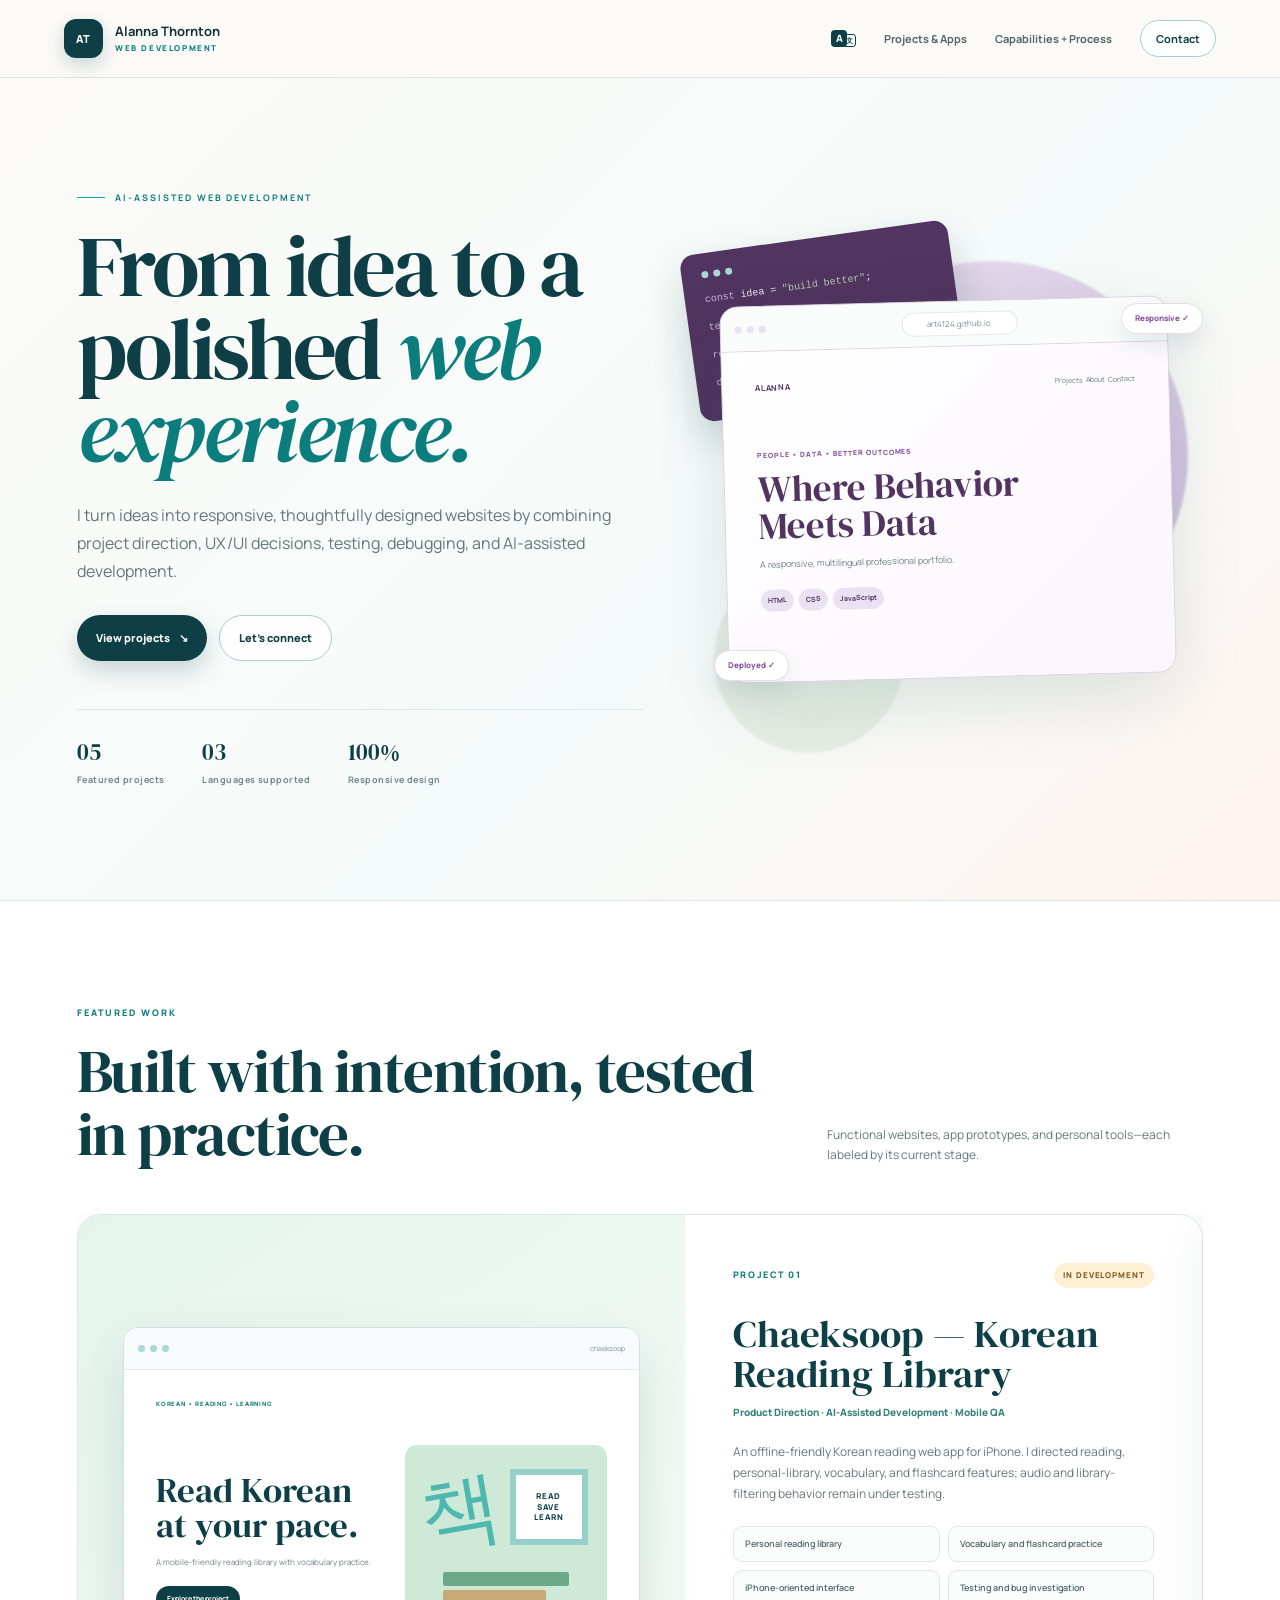
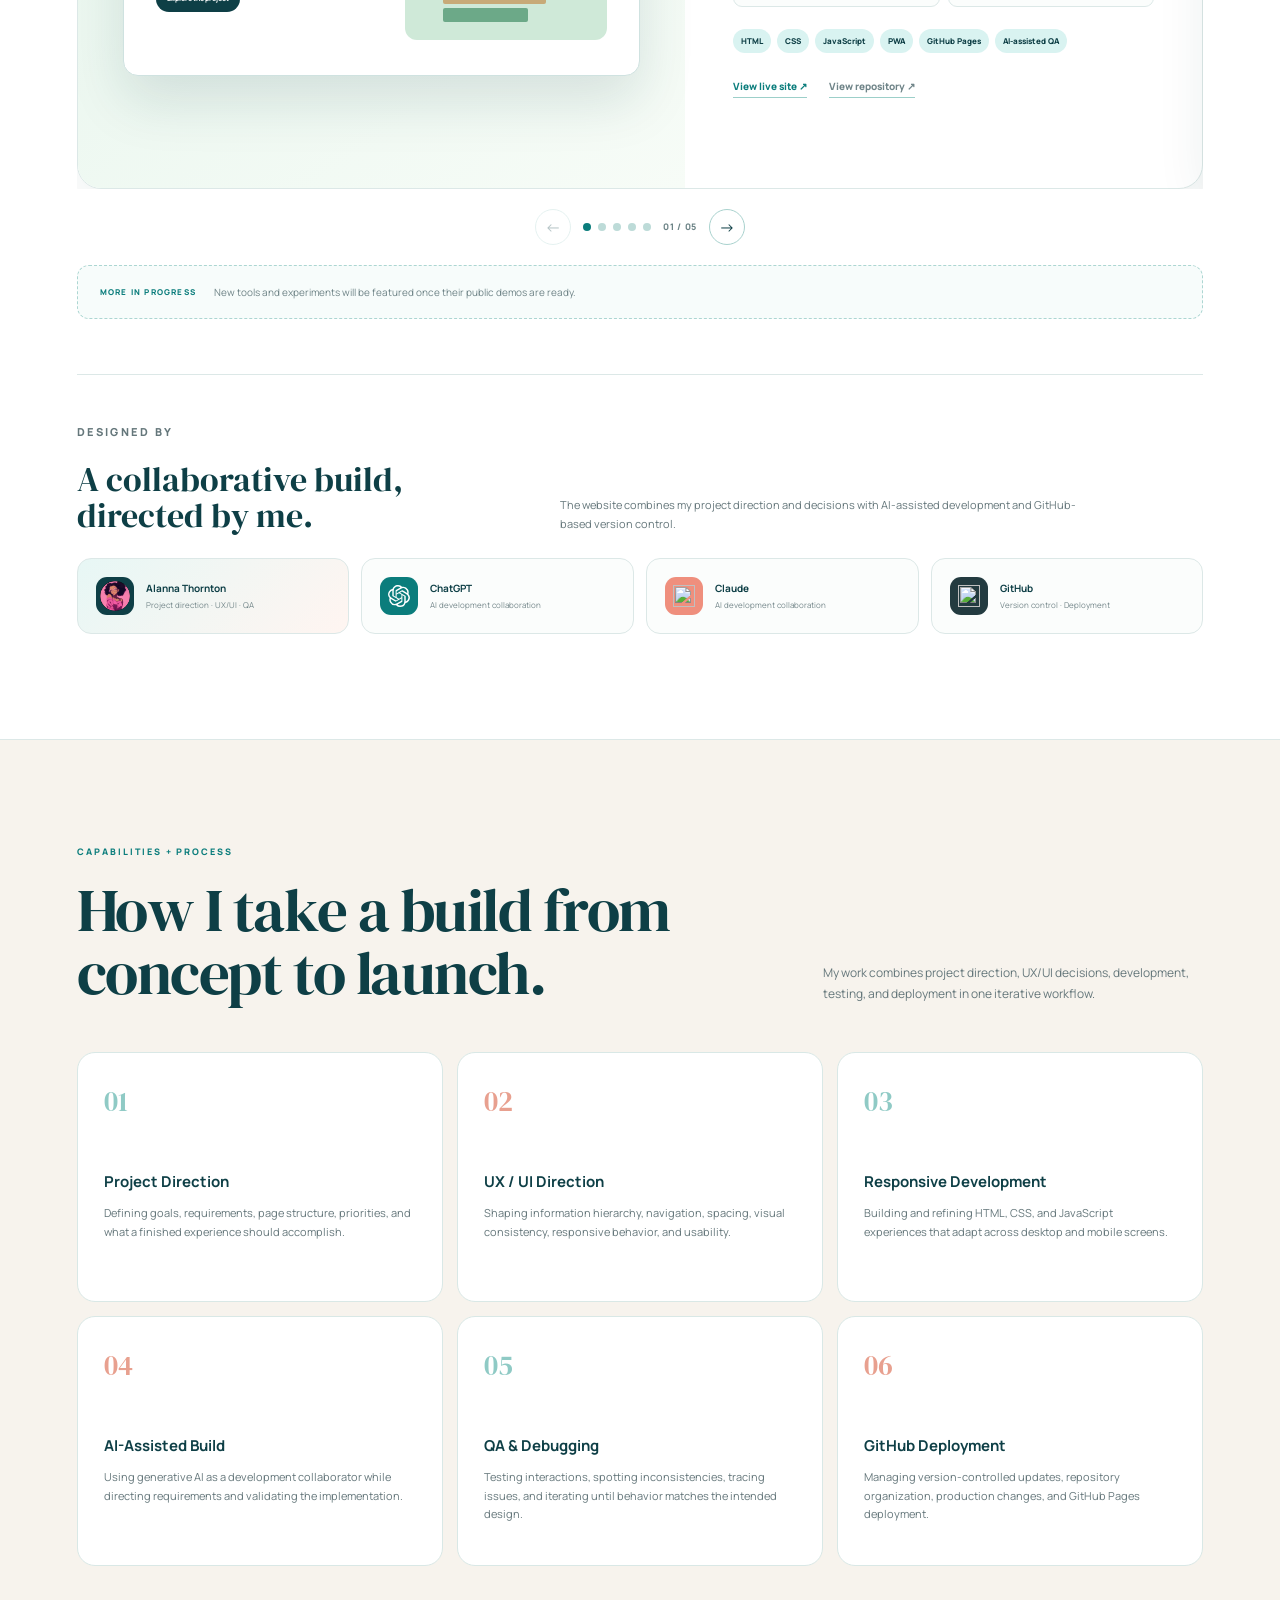
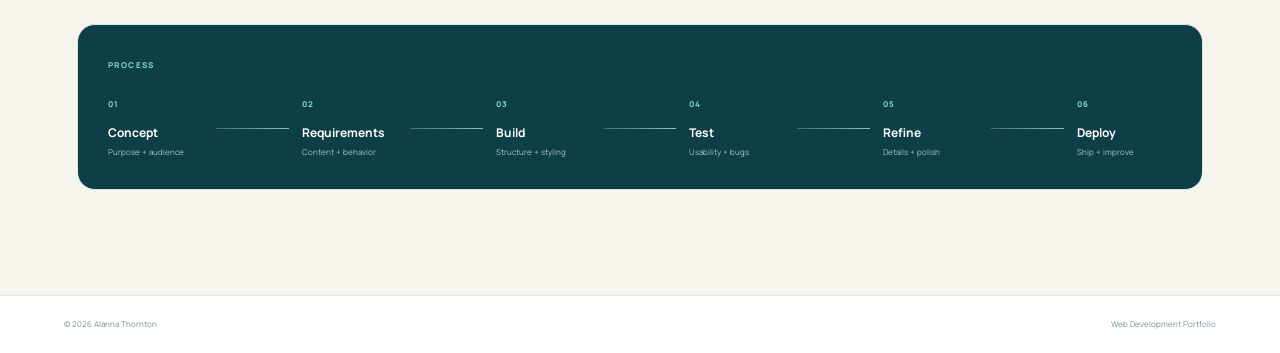
==== commit 4b566462: "Keep roadmap source link but remove personal tool live demo and expand description" ====
--- a/index.html
+++ b/index.html
@@ -192,10 +192,10 @@
                 </div>
               </div>
               <div class="project-details">
-                <div class="project-topline"><span class="project-number" data-i18n="roadmapNumber">PROJECT 03</span><span class="status status-roadmap" data-i18n="roadmapStatus">LIVE PERSONAL TOOL</span></div>
+                <div class="project-topline"><span class="project-number" data-i18n="roadmapNumber">PROJECT 03</span><span class="status status-roadmap" data-i18n="roadmapStatus">PERSONAL TOOL</span></div>
                 <h3 data-i18n="roadmapTitle">Interactive Career Roadmap</h3>
                 <p class="project-role" data-i18n="roadmapRole">Product Direction · UX/UI · AI-Assisted Development</p>
-                <p data-i18n="roadmapDescription">Interactive personal planning website for organizing learning goals, milestones, checklists, and progress. The interface saves individual progress in the browser.</p>
+                <p data-i18n="roadmapDescription">A personal planning dashboard that breaks career and learning goals into actionable milestones and checklists. It organizes immediate and upcoming priorities, shows completion progress, and saves updates in the browser for ongoing use. Built as a personal tool; the repository is available to review the implementation.</p>
                 <div class="project-highlights">
                   <span data-i18n="roadmapHighlight1">Interactive goal checklists</span>
                   <span data-i18n="roadmapHighlight2">Progress summaries</span>
@@ -204,7 +204,7 @@
                 </div>
                 <div class="tool-row"><span>HTML</span><span>CSS</span><span>JavaScript</span><span>GitHub Pages</span><span>UX/UI</span><span>QA</span></div>
                 <div class="project-actions">
-                  <a class="text-link" href="https://art4124.github.io/roadmap/" target="_blank" rel="noopener noreferrer"><span data-i18n="viewLive">View live site</span> <span aria-hidden="true">↗</span></a>
+                  
                   <a class="text-link muted" href="https://github.com/art4124/roadmap" target="_blank" rel="noopener noreferrer"><span data-i18n="viewRepo">View repository</span> <span aria-hidden="true">↗</span></a>
                 </div>
               </div>
